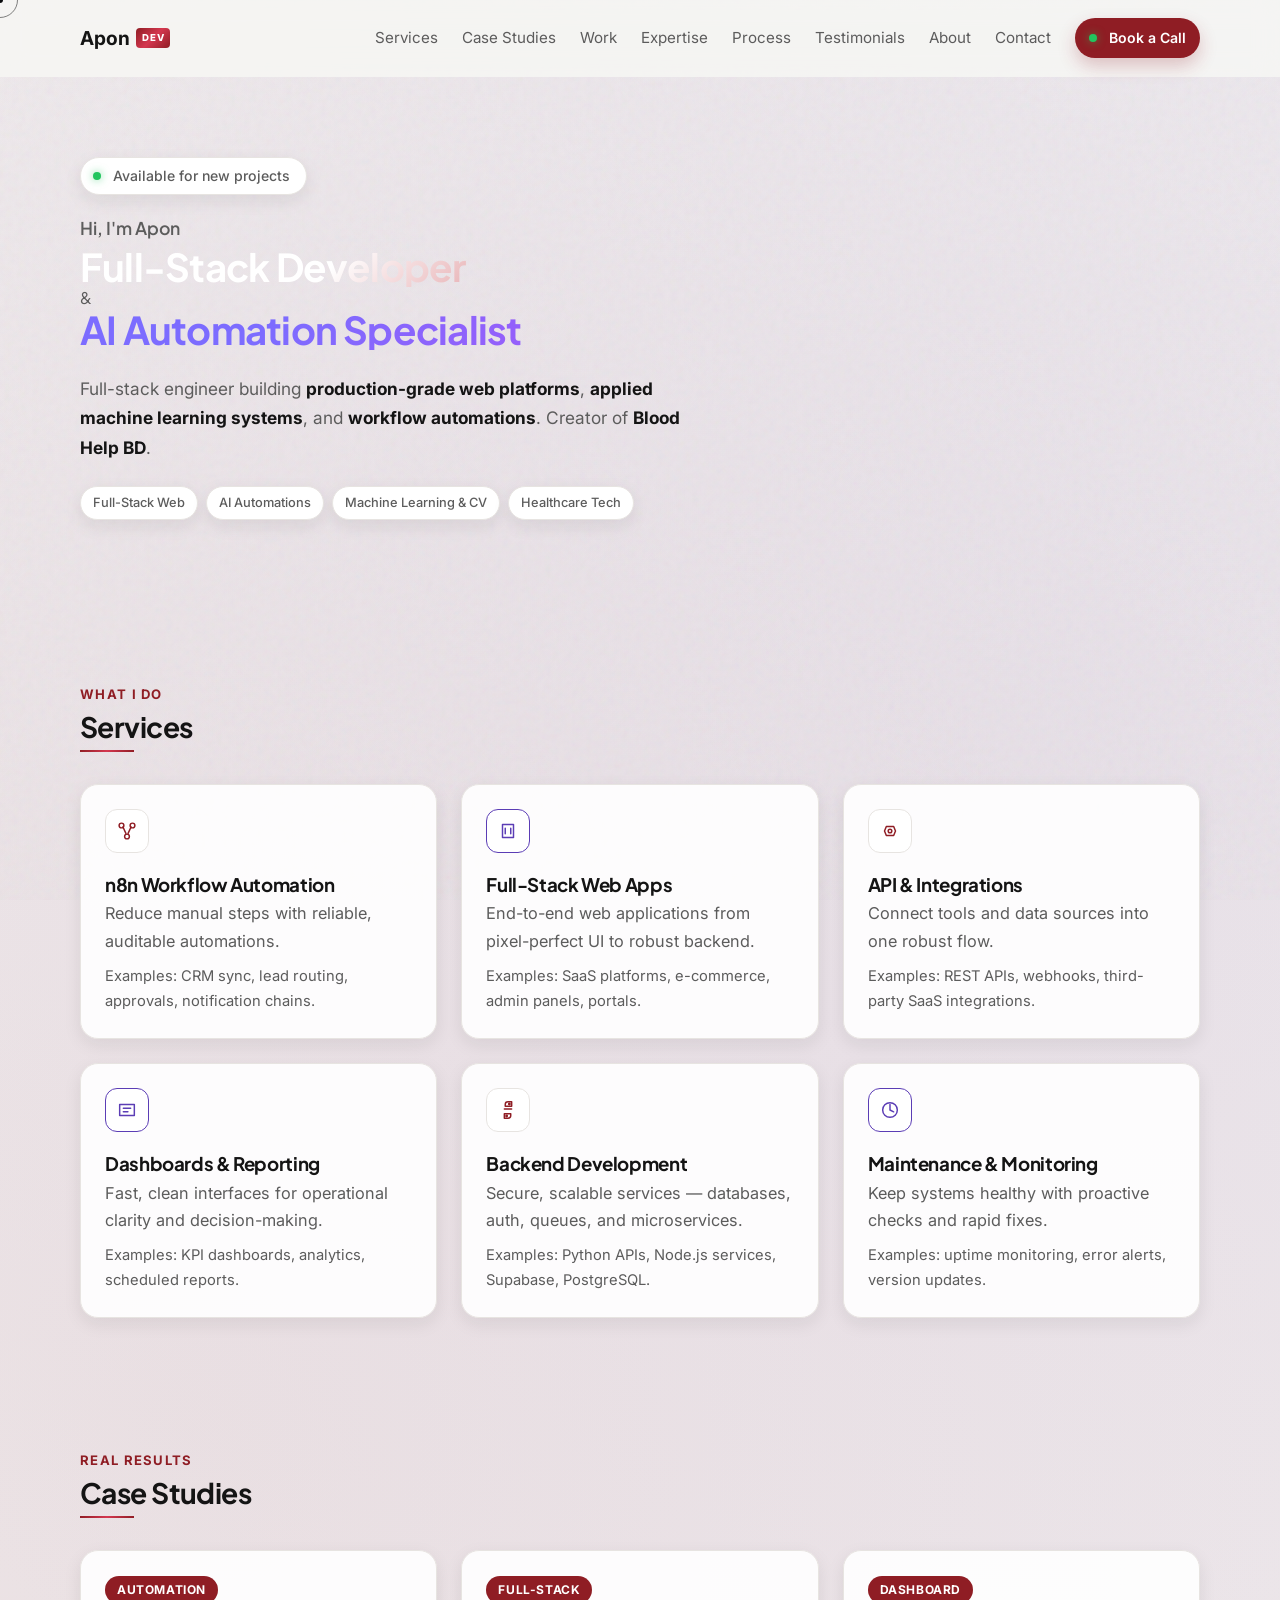
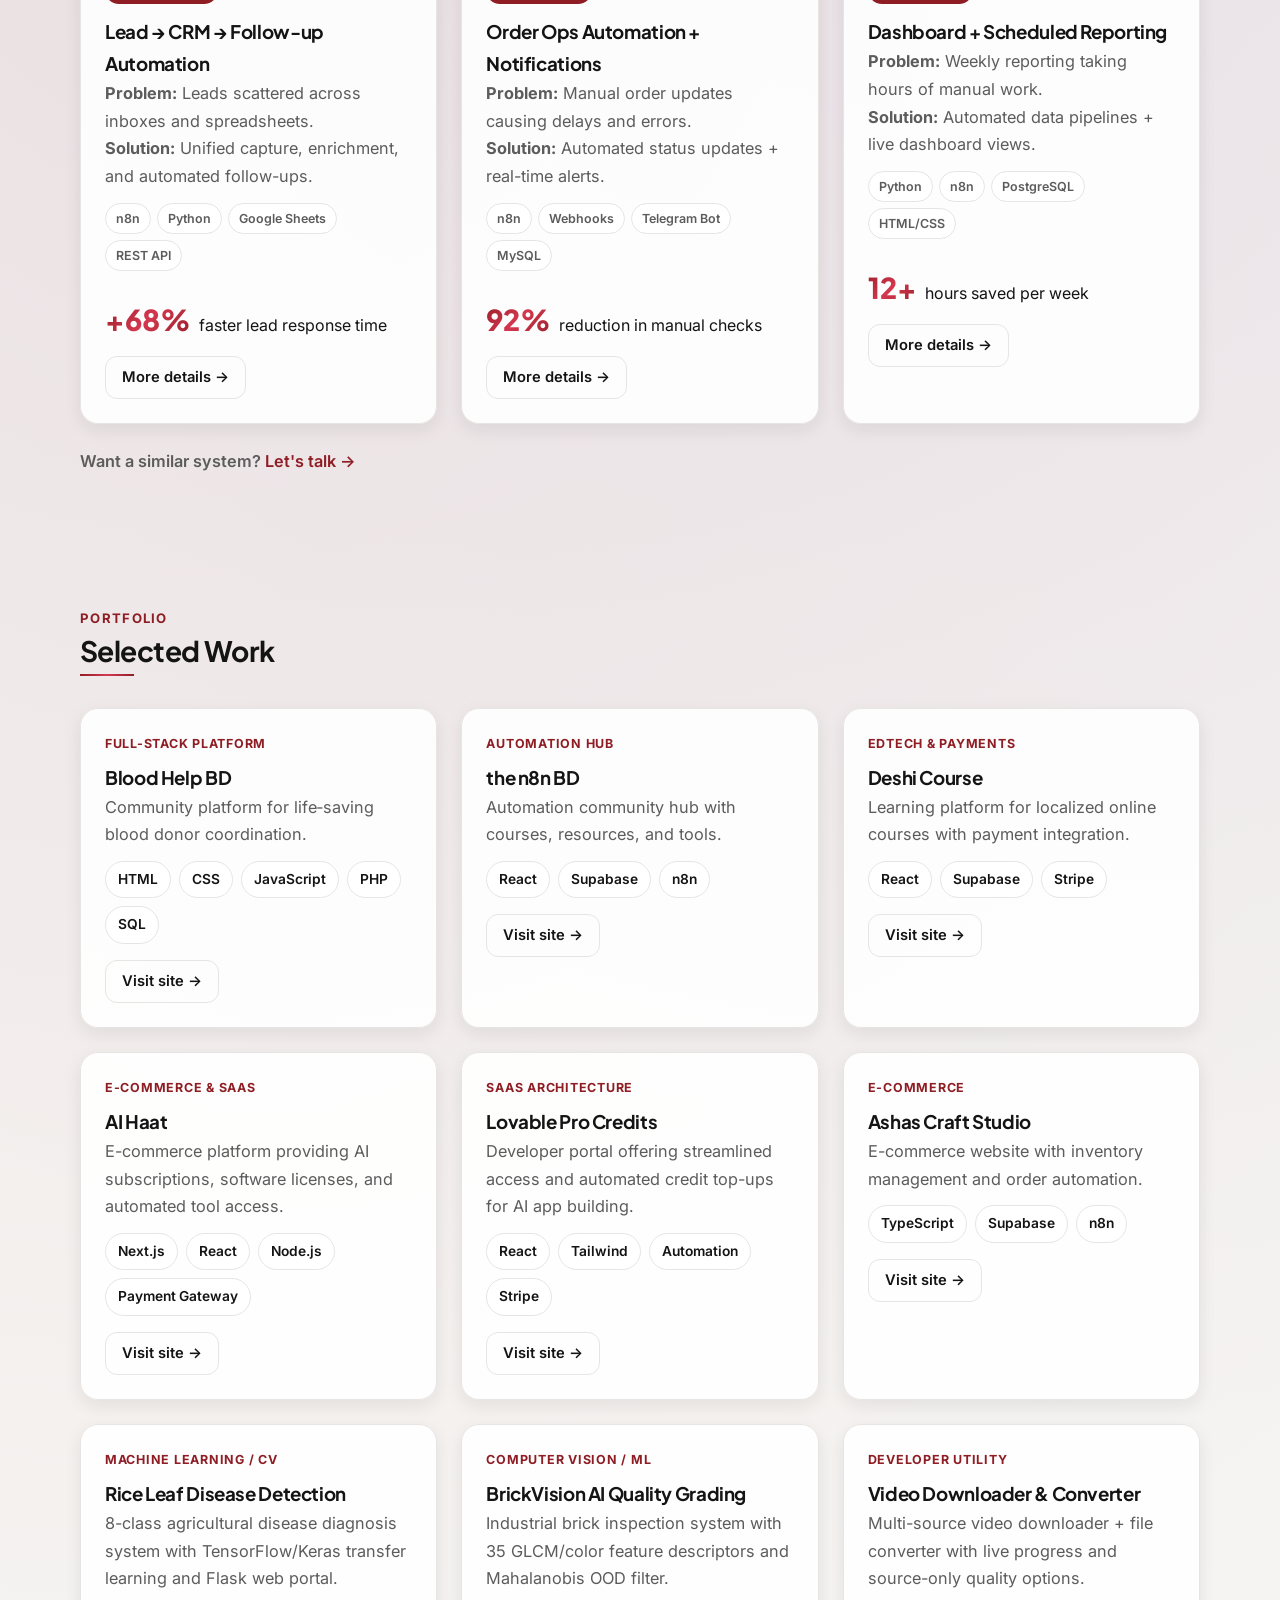
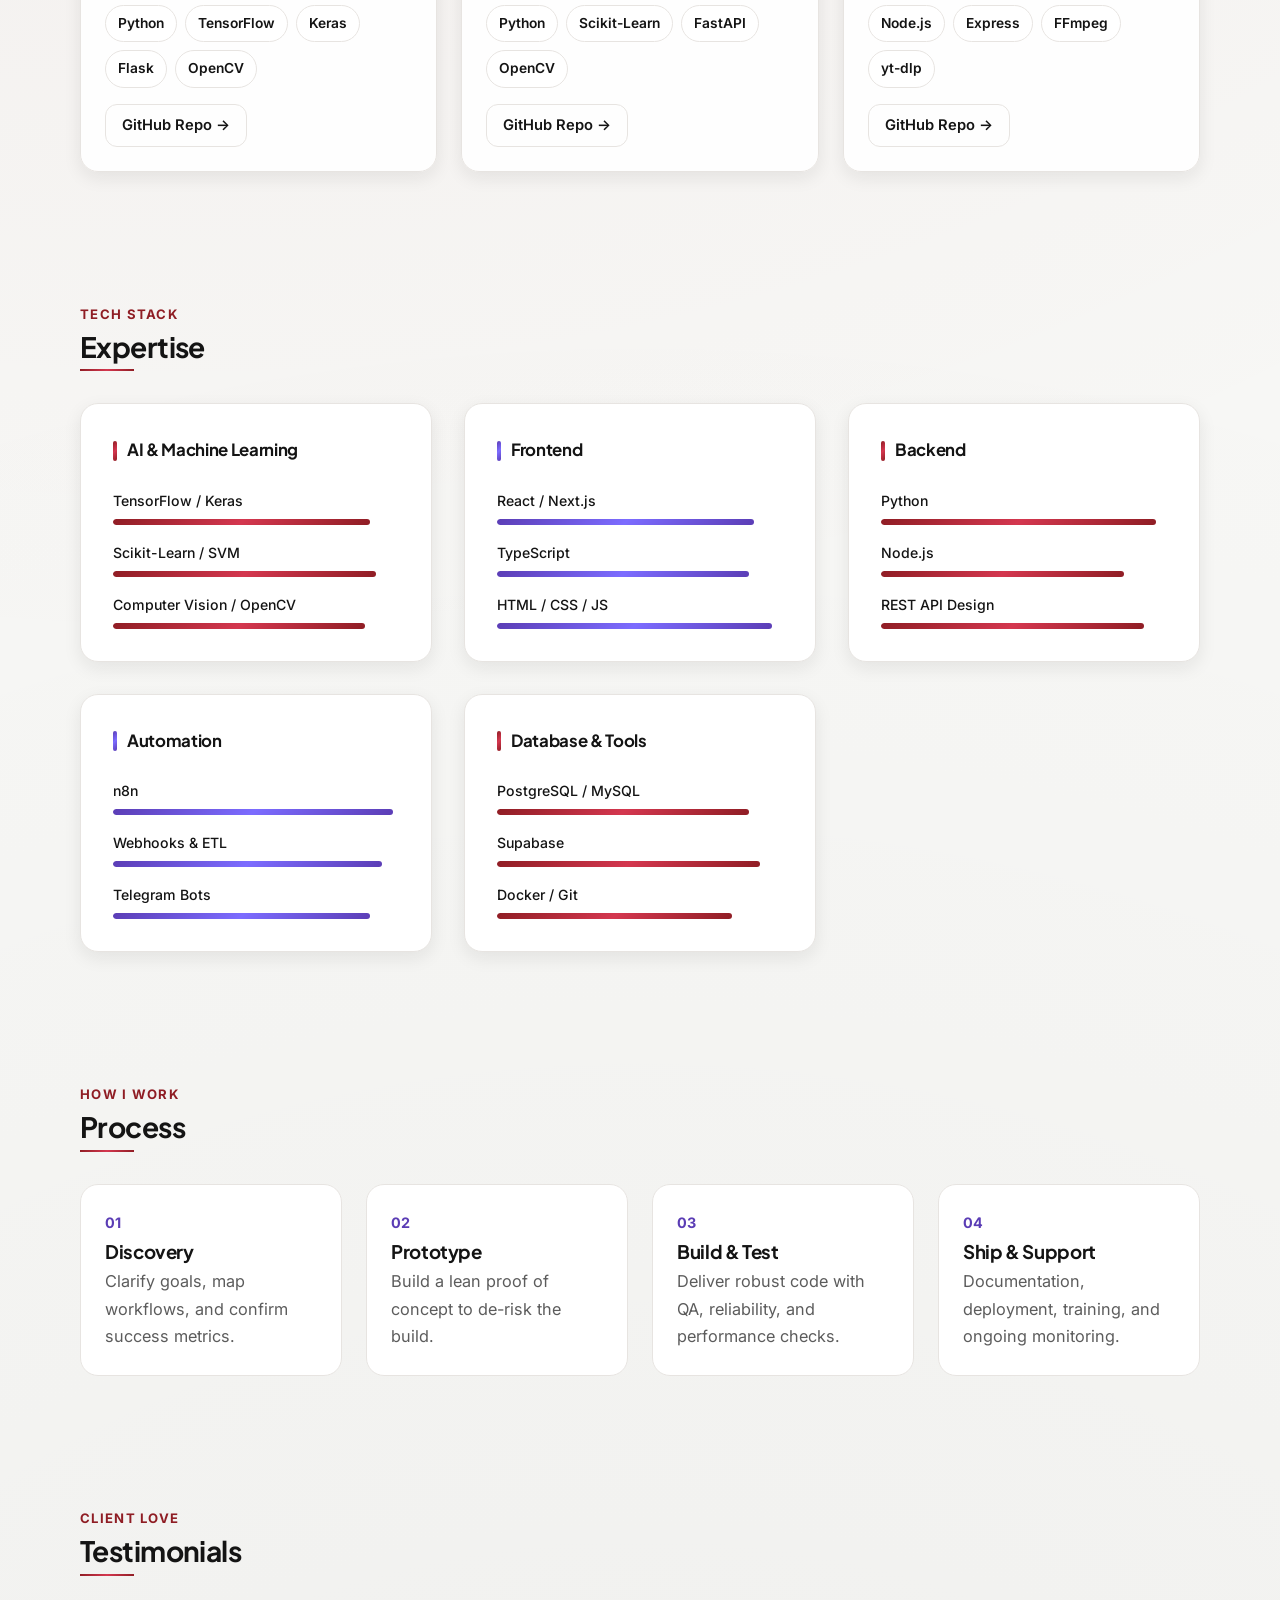
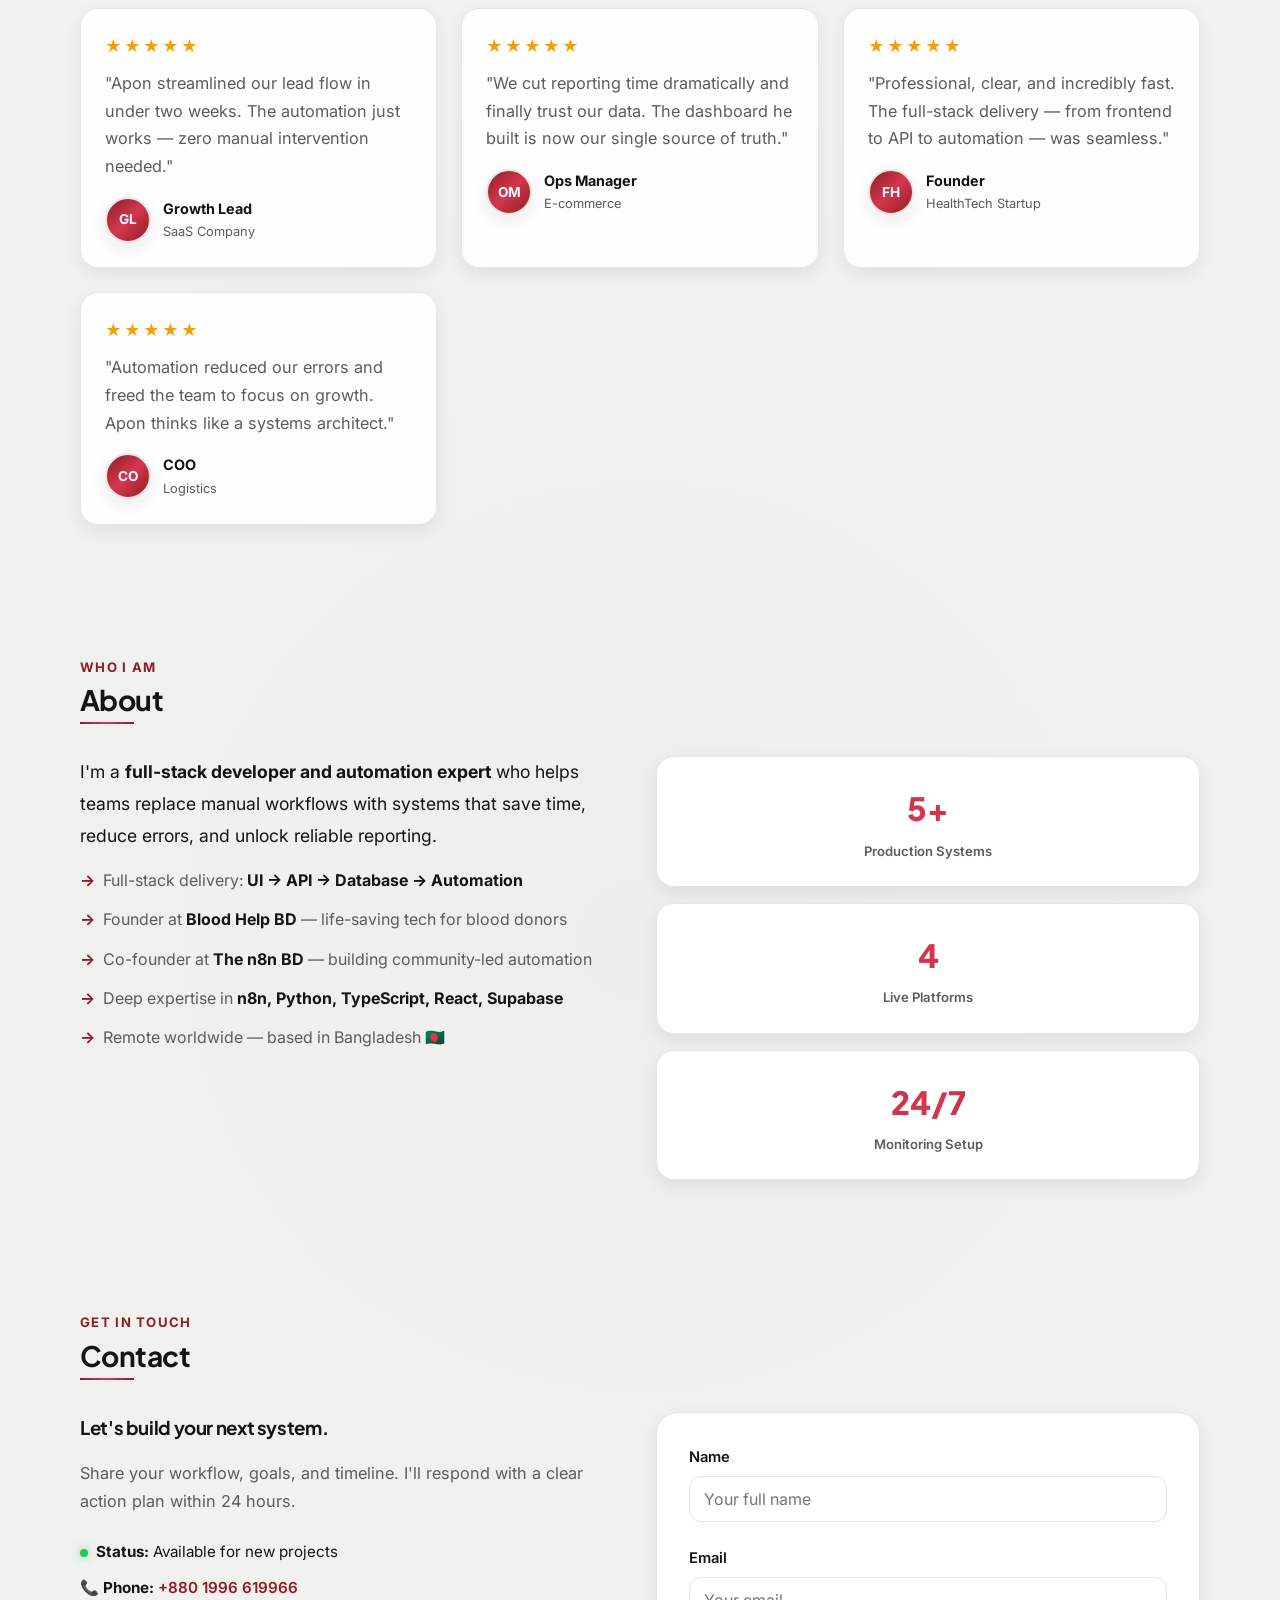
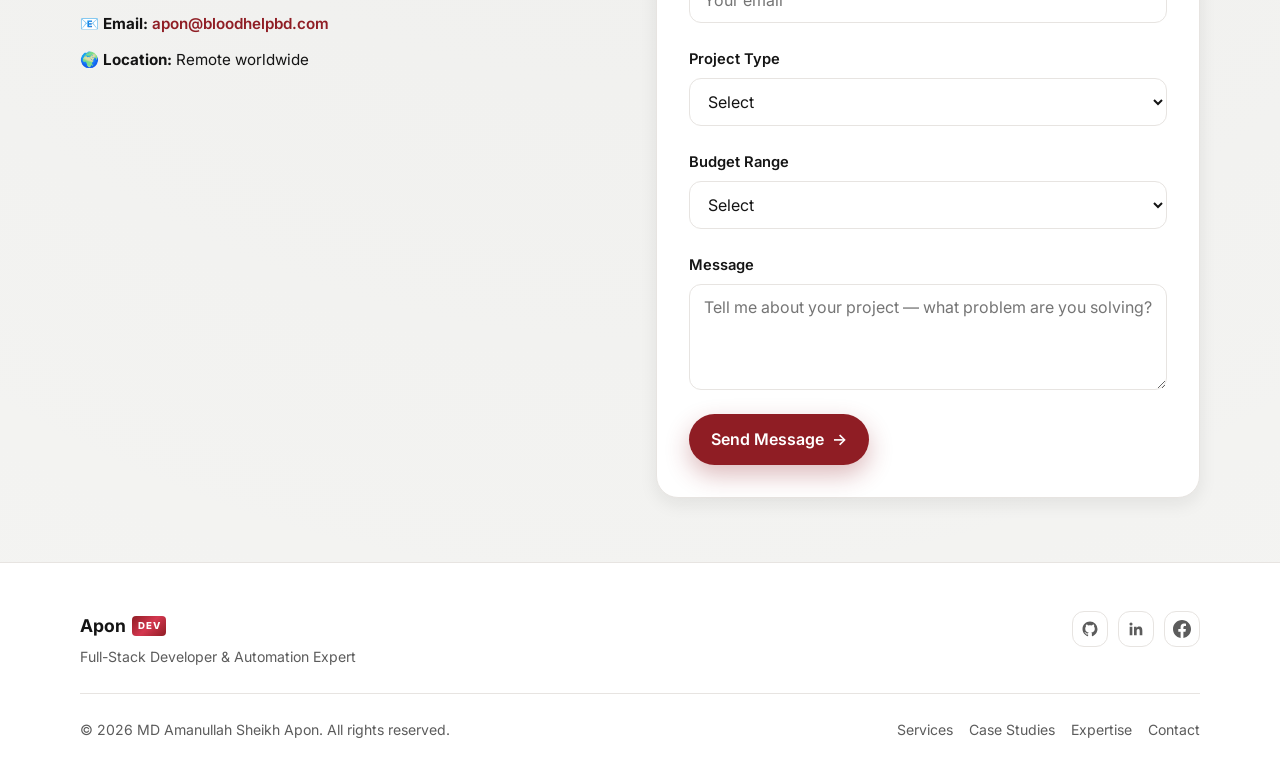
==== index-variant-b.html @ ebb92e0a "feat: complete production portfolio website" ====
<!doctype html>
<html lang="en">

<head>
  <meta charset="utf-8" />
  <meta name="viewport" content="width=device-width, initial-scale=1" />
  <title>MD Amanullah Sheikh Apon — Full-Stack Developer, AI Automation & Machine Learning Specialist</title>
  <meta name="description"
    content="MD Amanullah Sheikh Apon (আপন / মো: আমানুল্লাহ শেখ আপন) — Full-stack developer, AI automation expert & machine learning practitioner from Bangladesh. I build production-grade web apps, applied computer vision models (TensorFlow, Keras, Scikit-Learn), n8n workflows, and life-saving tech platforms like Blood Help BD." />
  <meta name="keywords"
    content="Apon, Sheikh Apon, Amanullah Sheikh Apon, MD Amanullah Sheikh Apon, MD Amanullah Sheikh, Amanullah Sheikh, Amanullah Apon, আপন, শেখ আপন, আমানুল্লাহ শেখ আপন, এমডি আমানুল্লাহ শেখ আপন, এম ডি আমানুল্লাহ শেখ আপন, মো: আমানুল্লাহ শেখ আপন, মো আমানুল্লাহ শেখ আপন, আমানুল্লাহ শেখ, full-stack developer, AI automation expert, machine learning practitioner, deep learning, computer vision, TensorFlow, Keras, Scikit-Learn, Python developer, TypeScript developer, JavaScript developer, REST API developer, Blood Help BD, The n8n BD, workflow automation, freelance developer Bangladesh, বাংলাদেশ ডেভেলপার, ফুল স্ট্যাক ডেভেলপার, এআই অটোমেশন, মেশিন লার্নিং" />
  <meta name="author" content="MD Amanullah Sheikh Apon" />
  <meta name="robots" content="index, follow, max-image-preview:large, max-snippet:-1, max-video-preview:-1" />
  <link rel="canonical" href="https://apon-sheikh.com/" />
  <meta name="theme-color" content="#8f1d24" />
  <meta name="color-scheme" content="light dark" />

  <!-- Open Graph -->
  <meta property="og:title" content="MD Amanullah Sheikh Apon — Full-Stack Developer, AI Automation & Machine Learning Specialist" />
  <meta property="og:description"
    content="I build production-grade web apps, applied machine learning systems, intelligent automation workflows, and community platforms like Blood Help BD." />
  <meta property="og:image" content="https://apon-sheikh.com/assets/apon.png" />
  <meta property="og:image:width" content="1200" />
  <meta property="og:image:height" content="630" />
  <meta property="og:image:alt" content="MD Amanullah Sheikh Apon — Full-Stack Developer & AI Specialist" />
  <meta property="og:type" content="website" />
  <meta property="og:url" content="https://apon-sheikh.com/" />
  <meta property="og:site_name" content="Apon — Developer Portfolio" />
  <meta property="og:locale" content="en_US" />

  <!-- Twitter Card -->
  <meta name="twitter:card" content="summary_large_image" />
  <meta name="twitter:title" content="MD Amanullah Sheikh Apon — Full-Stack Developer & AI Specialist" />
  <meta name="twitter:description"
    content="Production-grade web apps, machine learning models, and intelligent automation pipelines. Hire me for your next project." />
  <meta name="twitter:image" content="https://apon-sheikh.com/assets/apon.png" />
  <meta name="twitter:image:alt" content="MD Amanullah Sheikh Apon Portfolio" />

  <!-- Favicon -->
  <link rel="icon" type="image/png" sizes="32x32" href="assets/apon.png" />
  <link rel="icon" type="image/png" sizes="16x16" href="assets/apon.png" />
  <link rel="apple-touch-icon" href="assets/apon.png" />

  <link rel="preconnect" href="https://fonts.googleapis.com" />
  <link rel="preconnect" href="https://fonts.gstatic.com" crossorigin />
  <link
    href="https://fonts.googleapis.com/css2?family=Inter:wght@400;500;600&family=Plus+Jakarta+Sans:wght@600;700;800&display=swap"
    rel="stylesheet" />

  <link rel="stylesheet" href="css/style.css" />

  <!-- JSON-LD Structured Data for Google Knowledge Graph & AI Search -->
  <script type="application/ld+json">
  {
    "@context": "https://schema.org",
    "@type": "Person",
    "name": "MD Amanullah Sheikh Apon",
    "alternateName": ["Apon", "Sheikh Apon", "Amanullah Sheikh Apon", "MD Amanullah Sheikh", "Amanullah Sheikh", "Amanullah Apon", "আপন", "শেখ আপন", "আমানুল্লাহ শেখ আপন", "এমডি আমানুল্লাহ শেখ আপন", "মো: আমানুল্লাহ শেখ আপন"],
    "url": "https://apon-sheikh.com",
    "image": "https://apon-sheikh.com/assets/apon.png",
    "jobTitle": [
      "Full-Stack Web Developer",
      "AI Automation Expert",
      "Machine Learning Practitioner",
      "Founder at Blood Help BD"
    ],
    "nationality": {"@type": "Country", "name": "Bangladesh"},
    "description": "MD Amanullah Sheikh Apon (আপন) — Versatile Full-Stack Developer, AI Automation Specialist, and Machine Learning Practitioner from Bangladesh. Specializing in React, Python, TensorFlow, Scikit-Learn, n8n automations, and humanitarian technology.",
    "knowsAbout": [
      "Full-Stack Web Development",
      "AI Automation",
      "Machine Learning",
      "Deep Learning",
      "Computer Vision",
      "TensorFlow",
      "Keras",
      "Scikit-Learn",
      "Python",
      "TypeScript",
      "JavaScript",
      "React",
      "Next.js",
      "FastAPI",
      "Flask",
      "n8n Workflows",
      "REST API Design",
      "Blood Help BD",
      "Emergency Blood Donation Platforms"
    ],
    "sameAs": [
      "https://github.com/Apon-The-Bot",
      "https://www.linkedin.com/in/md-amanullah-sheikh-apon/",
      "https://www.facebook.com/mdamanullahsheikh.apon"
    ],
    "worksFor": [
      {
        "@type": "Organization",
        "name": "Blood Help BD",
        "url": "https://bloodhelpbd.com"
      },
      {
        "@type": "Organization",
        "name": "The n8n BD",
        "url": "https://then8nbd.com"
      }
    ]
  }
  </script>
  <style>
    </style>
  <style>
    /* Clean Hero Focus Tags (Replaces cheesy marquee) */
    .hero-focus-tags {
      display: flex;
      flex-wrap: wrap;
      gap: 8px;
      margin-bottom: var(--space-4);
    }
    .focus-tag {
      font-size: 0.8rem;
      font-weight: 500;
      color: var(--muted);
      padding: 5px 12px;
      border-radius: 999px;
      background: var(--surface);
      border: 1px solid var(--border);
      box-shadow: var(--shadow-sm);
    }

    /* Solid, sophisticated typography (removes disco rainbow gradient shifting) */
    .gradient-text {
      background: linear-gradient(135deg, #ffffff 40%, #c43d45 100%);
      -webkit-background-clip: text;
      -webkit-text-fill-color: transparent;
      animation: none !important;
    }
    .gradient-text-alt {
      background: linear-gradient(135deg, #7c6cff 30%, #a855f7 100%);
      -webkit-background-clip: text;
      -webkit-text-fill-color: transparent;
      animation: none !important;
    }

    /* === 100% FLUID RESPONSIVE ORBITAL HERO === */
    .hero-visual {
      display: flex;
      align-items: center;
      justify-content: center;
      width: 100%;
      position: relative;
    }

    .orbit-container {
      position: relative;
      width: min(460px, 92vw);
      aspect-ratio: 1;
      display: flex;
      align-items: center;
      justify-content: center;
      margin: 0 auto;
    }

    .orbit-glow-ambient {
      position: absolute;
      width: 65%;
      height: 65%;
      border-radius: 50%;
      background: radial-gradient(circle, rgba(124, 108, 255, 0.22) 0%, rgba(196, 61, 69, 0.15) 50%, transparent 70%);
      filter: blur(40px);
      z-index: 1;
      pointer-events: none;
    }

    .orbit-ring {
      position: absolute;
      border-radius: 50%;
      pointer-events: none;
      box-sizing: border-box;
    }

    .orbit-ring-inner {
      width: 68%;
      height: 68%;
      border: 1.5px dashed rgba(124, 108, 255, 0.38);
      z-index: 2;
      animation: orbit-spin 26s linear infinite;
    }

    .orbit-ring-outer {
      width: 96%;
      height: 96%;
      border: 1.5px dashed rgba(196, 61, 69, 0.28);
      z-index: 2;
      animation: orbit-spin-reverse 40s linear infinite;
    }

    .tech-planet {
      position: absolute;
      width: 44px;
      height: 44px;
      border-radius: 50%;
      background: var(--surface);
      border: 1.5px solid var(--border);
      box-shadow: 0 4px 16px rgba(0, 0, 0, 0.35);
      display: flex;
      align-items: center;
      justify-content: center;
      pointer-events: auto;
      cursor: pointer;
      transition: transform 0.25s ease, box-shadow 0.25s ease;
    }

    .tech-planet:hover {
      transform: scale(1.3) !important;
      box-shadow: 0 0 20px rgba(124, 108, 255, 0.8);
      z-index: 20;
    }

    .tech-planet svg {
      width: 22px;
      height: 22px;
      pointer-events: none;
    }

    .orbit-ring-inner .tech-planet {
      animation: orbit-counter-spin 26s linear infinite;
    }

    .orbit-ring-outer .tech-planet {
      animation: orbit-counter-spin-reverse 40s linear infinite;
    }

    @keyframes orbit-spin {
      from { transform: rotate(0deg); }
      to { transform: rotate(360deg); }
    }

    @keyframes orbit-counter-spin {
      from { transform: rotate(0deg); }
      to { transform: rotate(-360deg); }
    }

    @keyframes orbit-spin-reverse {
      from { transform: rotate(0deg); }
      to { transform: rotate(-360deg); }
    }

    @keyframes orbit-counter-spin-reverse {
      from { transform: rotate(0deg); }
      to { transform: rotate(360deg); }
    }

    /* Mathematical Percentage-Based Positions (Scales perfectly everywhere) */
    .planet-react { top: -22px; left: calc(50% - 22px); }
    .planet-python { bottom: -22px; left: calc(50% - 22px); }
    .planet-ts { left: -22px; top: calc(50% - 22px); }
    .planet-tf { right: -22px; top: calc(50% - 22px); }

    .planet-node { top: calc(14.65% - 22px); left: calc(14.65% - 22px); }
    .planet-n8n { top: calc(14.65% - 22px); right: calc(14.65% - 22px); }
    .planet-fastapi { bottom: calc(14.65% - 22px); left: calc(14.65% - 22px); }
    .planet-sql { bottom: calc(14.65% - 22px); right: calc(14.65% - 22px); }

    .orbit-portrait-cutout {
      position: relative;
      z-index: 4;
      height: 85%;
      width: auto;
      object-fit: contain;
      filter: drop-shadow(0 16px 22px rgba(0, 0, 0, 0.45));
      mask-image: linear-gradient(to bottom, black 86%, transparent 100%);
      -webkit-mask-image: linear-gradient(to bottom, black 86%, transparent 100%);
      animation: float 7s ease-in-out infinite;
    }

    /* Full Mobile & Tablet Responsiveness */
    @media (max-width: 899px) {
      .hero-grid {
        grid-template-columns: 1fr;
        gap: var(--space-4);
        text-align: center;
      }
      .hero-content {
        order: 2;
        margin: 0 auto;
        display: flex;
        flex-direction: column;
        align-items: center;
      }
      .hero-visual {
        display: flex !important;
        order: 1;
        margin: 0 auto;
        width: 100%;
      }
      .orbit-container {
        width: min(340px, 86vw);
        max-width: 340px;
      }
      .tech-planet {
        width: 36px;
        height: 36px;
      }
      .tech-planet svg {
        width: 18px;
        height: 18px;
      }
      .planet-react { top: -18px; left: calc(50% - 18px); }
      .planet-python { bottom: -18px; left: calc(50% - 18px); }
      .planet-ts { left: -18px; top: calc(50% - 18px); }
      .planet-tf { right: -18px; top: calc(50% - 18px); }
      .planet-node { top: calc(14.65% - 18px); left: calc(14.65% - 18px); }
      .planet-n8n { top: calc(14.65% - 18px); right: calc(14.65% - 18px); }
      .planet-fastapi { bottom: calc(14.65% - 18px); left: calc(14.65% - 18px); }
      .planet-sql { bottom: calc(14.65% - 18px); right: calc(14.65% - 18px); }

      .portrait-inline {
        display: none !important;
      }
      .hero-headline {
        display: block;
      }
      .hero-actions {
        justify-content: center;
        width: 100%;
      }
      .hero-focus-tags {
        justify-content: center;
      }
      .stat-row {
        justify-content: center;
        width: 100%;
      }
      .social-links {
        justify-content: center;
      }
    }

    @media (max-width: 480px) {
      .orbit-container {
        width: 290px;
        max-width: 290px;
      }
      .tech-planet {
        width: 32px;
        height: 32px;
      }
      .tech-planet svg {
        width: 16px;
        height: 16px;
      }
      .planet-react { top: -16px; left: calc(50% - 16px); }
      .planet-python { bottom: -16px; left: calc(50% - 16px); }
      .planet-ts { left: -16px; top: calc(50% - 16px); }
      .planet-tf { right: -16px; top: calc(50% - 16px); }
      .planet-node { top: calc(14.65% - 16px); left: calc(14.65% - 16px); }
      .planet-n8n { top: calc(14.65% - 16px); right: calc(14.65% - 16px); }
      .planet-fastapi { bottom: calc(14.65% - 16px); left: calc(14.65% - 16px); }
      .planet-sql { bottom: calc(14.65% - 16px); right: calc(14.65% - 16px); }

      .stat-row {
        grid-template-columns: repeat(3, 1fr);
        gap: 8px;
        width: 100%;
      }
      .stat-item {
        padding: 8px 4px;
      }
    }
  </style>
</head>

<body>
  <!-- Scroll Progress Bar -->
  <div class="scroll-progress" id="scroll-progress" aria-hidden="true"></div>

  <div class="page-noise" aria-hidden="true"></div>

  <!-- Custom Cursor -->
  <div class="custom-cursor" id="custom-cursor" aria-hidden="true">
    <div class="cursor-dot"></div>
    <div class="cursor-ring"></div>
  </div>

  <header class="site-header" id="top">
    <div class="container header-inner">
      <a href="index.html" class="logo" aria-label="Apon home">
        <span class="logo-text">Apon</span>
        <span class="logo-badge">DEV</span>
      </a>

      <div class="header-controls">
        <nav class="nav" aria-label="Primary">
          <button class="nav-toggle" aria-expanded="false" aria-controls="mobile-menu">
            <span class="sr-only">Toggle navigation</span>
            <span class="hamburger"></span>
          </button>
          <ul class="nav-links" id="mobile-menu">
            <li><a href="#services">Services</a></li>
            <li><a href="#case-studies">Case Studies</a></li>
            <li><a href="#work">Work</a></li>
            <li><a href="#expertise">Expertise</a></li>
            <li><a href="#process">Process</a></li>
            <li><a href="#testimonials">Testimonials</a></li>
            <li><a href="#about">About</a></li>
            <li><a href="#contact">Contact</a></li>
          </ul>
        </nav>

        <button class="theme-toggle" id="theme-toggle" aria-pressed="false" aria-label="Toggle dark mode">
          <span class="theme-icon theme-icon--sun" aria-hidden="true">
            <svg viewBox="0 0 24 24">
              <circle cx="12" cy="12" r="4.2"></circle>
              <path
                d="M12 3.2v2.2M12 18.6v2.2M3.2 12h2.2M18.6 12h2.2M5.4 5.4l1.6 1.6M17 17l1.6 1.6M5.4 18.6l1.6-1.6M17 7l1.6-1.6">
              </path>
            </svg>
          </span>
          <span class="theme-icon theme-icon--moon" aria-hidden="true">
            <svg viewBox="0 0 24 24">
              <path
                d="M20 14.2c-1.2.6-2.6.9-4 .9-4.4 0-8-3.6-8-8 0-1.4.3-2.7.9-3.9-3.2 1.2-5.5 4.3-5.5 8 0 4.7 3.8 8.5 8.5 8.5 3.7 0 6.8-2.3 8-5.5z">
              </path>
            </svg>
          </span>
          <span class="sr-only theme-text">Dark</span>
        </button>

                

        <div class="header-actions">
          <a class="btn btn-primary header-cta" href="#contact">
            <span class="availability-dot"></span>
            Book a Call
          </a>
        </div>
      </div>
    </div>
  </header>

  <main>
    <section class="hero" id="hero">
      <div class="container hero-grid">
        <div class="hero-content reveal">
          <div class="hero-label">
            <span class="availability-dot"></span>
            <span>Available for new projects</span>
          </div>
                    <div class="hero-headline">
            <h1>
              <span class="headline-greeting">Hi, I'm Apon</span>
              <span class="headline-first gradient-text">Full-Stack Developer</span>
              <span class="headline-amp">&</span>
              <span class="headline-first gradient-text-alt">AI Automation Specialist</span>
            </h1>
          </div>
          <p class="subheadline">
            Full-stack engineer building <strong>production-grade web platforms</strong>, <strong>applied machine learning systems</strong>, and <strong>workflow automations</strong>. Creator of <strong>Blood Help BD</strong>.
          </p>

                    <div class="hero-focus-tags">
            <span class="focus-tag">Full-Stack Web</span>
            <span class="focus-tag">AI Automations</span>
            <span class="focus-tag">Machine Learning & CV</span>
            <span class="focus-tag">Healthcare Tech</span>
          </div>
    </section>

    <section class="section" id="services">
      <div class="container">
        <div class="section-heading reveal">
          <span class="section-tag">What I Do</span>
          <h2>Services</h2>
          <span class="heading-underline"></span>
        </div>
        <div class="cards-grid">
          <article class="card reveal tilt-card">
            <div class="icon">
              <svg viewBox="0 0 24 24" aria-hidden="true">
                <circle cx="6" cy="6" r="2.6"></circle>
                <circle cx="18" cy="6" r="2.6"></circle>
                <circle cx="12" cy="18" r="2.6"></circle>
                <path d="M7.6 7.6l3.2 7M16.4 7.6l-3.2 7"></path>
              </svg>
            </div>
            <h3>n8n Workflow Automation</h3>
            <p>Reduce manual steps with reliable, auditable automations.</p>
            <span class="examples">Examples: CRM sync, lead routing, approvals, notification chains.</span>
          </article>
          <article class="card reveal tilt-card">
            <div class="icon icon-alt">
              <svg viewBox="0 0 24 24" aria-hidden="true">
                <path d="M6 5h12v14H6z"></path>
                <path d="M9 9v6M15 9v6"></path>
              </svg>
            </div>
            <h3>Full-Stack Web Apps</h3>
            <p>End-to-end web applications from pixel-perfect UI to robust backend.</p>
            <span class="examples">Examples: SaaS platforms, e-commerce, admin panels, portals.</span>
          </article>
          <article class="card reveal tilt-card">
            <div class="icon">
              <svg viewBox="0 0 24 24" aria-hidden="true">
                <path d="M8 7h8l2 5-2 5H8l-2-5z"></path>
                <circle cx="12" cy="12" r="2"></circle>
              </svg>
            </div>
            <h3>API & Integrations</h3>
            <p>Connect tools and data sources into one robust flow.</p>
            <span class="examples">Examples: REST APIs, webhooks, third-party SaaS integrations.</span>
          </article>
          <article class="card reveal tilt-card">
            <div class="icon icon-alt">
              <svg viewBox="0 0 24 24" aria-hidden="true">
                <path d="M4 6h16v12H4z"></path>
                <path d="M8 10h8M8 14h5"></path>
              </svg>
            </div>
            <h3>Dashboards & Reporting</h3>
            <p>Fast, clean interfaces for operational clarity and decision-making.</p>
            <span class="examples">Examples: KPI dashboards, analytics, scheduled reports.</span>
          </article>
          <article class="card reveal tilt-card">
            <div class="icon">
              <svg viewBox="0 0 24 24" aria-hidden="true">
                <path d="M9 6c0-1.7 1.3-3 3-3h4v5H9z"></path>
                <circle cx="13.5" cy="5.5" r="0.8"></circle>
                <path d="M15 18c0 1.7-1.3 3-3 3H8v-5h7z"></path>
                <circle cx="10.5" cy="18.5" r="0.8"></circle>
                <path d="M8 11h8"></path>
              </svg>
            </div>
            <h3>Backend Development</h3>
            <p>Secure, scalable services — databases, auth, queues, and microservices.</p>
            <span class="examples">Examples: Python APIs, Node.js services, Supabase, PostgreSQL.</span>
          </article>
          <article class="card reveal tilt-card">
            <div class="icon icon-alt">
              <svg viewBox="0 0 24 24" aria-hidden="true">
                <path d="M12 6v6l4 2"></path>
                <circle cx="12" cy="12" r="8"></circle>
              </svg>
            </div>
            <h3>Maintenance & Monitoring</h3>
            <p>Keep systems healthy with proactive checks and rapid fixes.</p>
            <span class="examples">Examples: uptime monitoring, error alerts, version updates.</span>
          </article>
        </div>
      </div>
    </section>

    <section class="section" id="case-studies">
      <div class="container">
        <div class="section-heading reveal">
          <span class="section-tag">Real Results</span>
          <h2>Case Studies</h2>
          <span class="heading-underline"></span>
        </div>
        <div class="cards-grid case-grid">
          <article class="card reveal tilt-card" data-case="lead-crm">
            <div class="case-badge">Automation</div>
            <h3>Lead → CRM → Follow-up Automation</h3>
            <p><strong>Problem:</strong> Leads scattered across inboxes and spreadsheets.</p>
            <p><strong>Solution:</strong> Unified capture, enrichment, and automated follow-ups.</p>
            <div class="case-stack">
              <span>n8n</span><span>Python</span><span>Google Sheets</span><span>REST API</span>
            </div>
            <div class="case-result">
              <span class="result-number">+68%</span>
              <span>faster lead response time</span>
            </div>
            <button class="btn btn-tertiary" data-modal="open">More details →</button>
          </article>
          <article class="card reveal tilt-card" data-case="order-ops">
            <div class="case-badge">Full-Stack</div>
            <h3>Order Ops Automation + Notifications</h3>
            <p><strong>Problem:</strong> Manual order updates causing delays and errors.</p>
            <p><strong>Solution:</strong> Automated status updates + real-time alerts.</p>
            <div class="case-stack">
              <span>n8n</span><span>Webhooks</span><span>Telegram Bot</span><span>MySQL</span>
            </div>
            <div class="case-result">
              <span class="result-number">92%</span>
              <span>reduction in manual checks</span>
            </div>
            <button class="btn btn-tertiary" data-modal="open">More details →</button>
          </article>
          <article class="card reveal tilt-card" data-case="dashboard-reporting">
            <div class="case-badge">Dashboard</div>
            <h3>Dashboard + Scheduled Reporting</h3>
            <p><strong>Problem:</strong> Weekly reporting taking hours of manual work.</p>
            <p><strong>Solution:</strong> Automated data pipelines + live dashboard views.</p>
            <div class="case-stack">
              <span>Python</span><span>n8n</span><span>PostgreSQL</span><span>HTML/CSS</span>
            </div>
            <div class="case-result">
              <span class="result-number">12+</span>
              <span>hours saved per week</span>
            </div>
            <button class="btn btn-tertiary" data-modal="open">More details →</button>
          </article>
        </div>
        <p class="cta-line">Want a similar system? <a href="#contact">Let's talk →</a></p>
      </div>
    </section>

    <section class="section" id="work">
      <div class="container">
        <div class="section-heading reveal">
          <span class="section-tag">Portfolio</span>
          <h2>Selected Work</h2>
          <span class="heading-underline"></span>
        </div>
        <div class="cards-grid work-grid reveal">
          <article class="card work-card tilt-card">
            <div class="work-type">Full-Stack Platform</div>
            <h3>Blood Help BD</h3>
            <p>Community platform for life‑saving blood donor coordination.</p>
            <div class="work-stack">
              <span>HTML</span><span>CSS</span><span>JavaScript</span><span>PHP</span><span>SQL</span>
            </div>
            <a class="btn btn-tertiary" href="https://bloodhelpbd.com" target="_blank" rel="noopener">Visit site →</a>
          </article>
          <article class="card work-card tilt-card">
            <div class="work-type">Automation Hub</div>
            <h3>the n8n BD</h3>
            <p>Automation community hub with courses, resources, and tools.</p>
            <div class="work-stack">
              <span>React</span><span>Supabase</span><span>n8n</span>
            </div>
            <a class="btn btn-tertiary" href="https://then8nbd.com" target="_blank" rel="noopener">Visit site →</a>
          </article>
          <article class="card work-card tilt-card">
            <div class="work-type">EdTech & Payments</div>
            <h3>Deshi Course</h3>
            <p>Learning platform for localized online courses with payment integration.</p>
            <div class="work-stack">
              <span>React</span><span>Supabase</span><span>Stripe</span>
            </div>
            <a class="btn btn-tertiary" href="https://www.deshicourse.com/" target="_blank" rel="noopener">Visit site →</a>
          </article>
          <article class="card work-card tilt-card">
            <div class="work-type">E-Commerce & SaaS</div>
            <h3>AI Haat</h3>
            <p>E-commerce platform providing AI subscriptions, software licenses, and automated tool access.</p>
            <div class="work-stack">
              <span>Next.js</span><span>React</span><span>Node.js</span><span>Payment Gateway</span>
            </div>
            <a class="btn btn-tertiary" href="https://aihaat.shop/" target="_blank" rel="noopener">Visit site →</a>
          </article>
          <article class="card work-card tilt-card">
            <div class="work-type">SaaS Architecture</div>
            <h3>Lovable Pro Credits</h3>
            <p>Developer portal offering streamlined access and automated credit top-ups for AI app building.</p>
            <div class="work-stack">
              <span>React</span><span>Tailwind</span><span>Automation</span><span>Stripe</span>
            </div>
            <a class="btn btn-tertiary" href="https://lovableprocredits.com/" target="_blank" rel="noopener">Visit site →</a>
          </article>
          <article class="card work-card tilt-card">
            <div class="work-type">E-Commerce</div>
            <h3>Ashas Craft Studio</h3>
            <p>E-commerce website with inventory management and order automation.</p>
            <div class="work-stack">
              <span>TypeScript</span><span>Supabase</span><span>n8n</span>
            </div>
            <a class="btn btn-tertiary" href="https://ashascraftstudio.shop" target="_blank" rel="noopener">Visit site
              →</a>
          </article>
          <article class="card work-card tilt-card">
            <div class="work-type">Machine Learning / CV</div>
            <h3>Rice Leaf Disease Detection</h3>
            <p>8-class agricultural disease diagnosis system with TensorFlow/Keras transfer learning and Flask web portal.</p>
            <div class="work-stack">
              <span>Python</span><span>TensorFlow</span><span>Keras</span><span>Flask</span><span>OpenCV</span>
            </div>
            <a class="btn btn-tertiary" href="https://github.com/Apon-The-Bot/rice-leaf-disease-detection" target="_blank" rel="noopener">GitHub Repo →</a>
          </article>
          <article class="card work-card tilt-card">
            <div class="work-type">Computer Vision / ML</div>
            <h3>BrickVision AI Quality Grading</h3>
            <p>Industrial brick inspection system with 35 GLCM/color feature descriptors and Mahalanobis OOD filter.</p>
            <div class="work-stack">
              <span>Python</span><span>Scikit-Learn</span><span>FastAPI</span><span>OpenCV</span>
            </div>
            <a class="btn btn-tertiary" href="https://github.com/Apon-The-Bot" target="_blank" rel="noopener">GitHub Repo →</a>
          </article>
          <article class="card work-card tilt-card">
            <div class="work-type">Developer Utility</div>
            <h3>Video Downloader & Converter</h3>
            <p>Multi-source video downloader + file converter with live progress and source-only quality options.</p>
            <div class="work-stack">
              <span>Node.js</span><span>Express</span><span>FFmpeg</span><span>yt-dlp</span>
            </div>
            <a class="btn btn-tertiary" href="https://github.com/Apon-The-Bot" target="_blank" rel="noopener">GitHub Repo →</a>
          </article>
        </div>
      </div>
    </section>

    <section class="section" id="expertise">
      <div class="container">
        <div class="section-heading reveal">
          <span class="section-tag">Tech Stack</span>
          <h2>Expertise</h2>
          <span class="heading-underline"></span>
        </div>
        <div class="expertise-grid reveal">
          <div class="expertise-category">
            <h3 class="expertise-cat-title">AI & Machine Learning</h3>
            <div class="skill-items">
              <div class="skill-item"><span class="skill-name">TensorFlow / Keras</span>
                <div class="skill-bar">
                  <div class="skill-fill" data-level="90"></div>
                </div>
              </div>
              <div class="skill-item"><span class="skill-name">Scikit-Learn / SVM</span>
                <div class="skill-bar">
                  <div class="skill-fill" data-level="92"></div>
                </div>
              </div>
              <div class="skill-item"><span class="skill-name">Computer Vision / OpenCV</span>
                <div class="skill-bar">
                  <div class="skill-fill" data-level="88"></div>
                </div>
              </div>
            </div>
          </div>
          <div class="expertise-category">
            <h3 class="expertise-cat-title">Frontend</h3>
            <div class="skill-items">
              <div class="skill-item"><span class="skill-name">React / Next.js</span>
                <div class="skill-bar">
                  <div class="skill-fill" data-level="90"></div>
                </div>
              </div>
              <div class="skill-item"><span class="skill-name">TypeScript</span>
                <div class="skill-bar">
                  <div class="skill-fill" data-level="88"></div>
                </div>
              </div>
              <div class="skill-item"><span class="skill-name">HTML / CSS / JS</span>
                <div class="skill-bar">
                  <div class="skill-fill" data-level="96"></div>
                </div>
              </div>
            </div>
          </div>
          <div class="expertise-category">
            <h3 class="expertise-cat-title">Backend</h3>
            <div class="skill-items">
              <div class="skill-item"><span class="skill-name">Python</span>
                <div class="skill-bar">
                  <div class="skill-fill" data-level="96"></div>
                </div>
              </div>
              <div class="skill-item"><span class="skill-name">Node.js</span>
                <div class="skill-bar">
                  <div class="skill-fill" data-level="85"></div>
                </div>
              </div>
              <div class="skill-item"><span class="skill-name">REST API Design</span>
                <div class="skill-bar">
                  <div class="skill-fill" data-level="92"></div>
                </div>
              </div>
            </div>
          </div>
          <div class="expertise-category">
            <h3 class="expertise-cat-title">Automation</h3>
            <div class="skill-items">
              <div class="skill-item"><span class="skill-name">n8n</span>
                <div class="skill-bar">
                  <div class="skill-fill" data-level="98"></div>
                </div>
              </div>
              <div class="skill-item"><span class="skill-name">Webhooks & ETL</span>
                <div class="skill-bar">
                  <div class="skill-fill" data-level="94"></div>
                </div>
              </div>
              <div class="skill-item"><span class="skill-name">Telegram Bots</span>
                <div class="skill-bar">
                  <div class="skill-fill" data-level="90"></div>
                </div>
              </div>
            </div>
          </div>
          <div class="expertise-category">
            <h3 class="expertise-cat-title">Database & Tools</h3>
            <div class="skill-items">
              <div class="skill-item"><span class="skill-name">PostgreSQL / MySQL</span>
                <div class="skill-bar">
                  <div class="skill-fill" data-level="88"></div>
                </div>
              </div>
              <div class="skill-item"><span class="skill-name">Supabase</span>
                <div class="skill-bar">
                  <div class="skill-fill" data-level="92"></div>
                </div>
              </div>
              <div class="skill-item"><span class="skill-name">Docker / Git</span>
                <div class="skill-bar">
                  <div class="skill-fill" data-level="82"></div>
                </div>
              </div>
            </div>
          </div>
        </div>
      </div>
    </section>

    <section class="section" id="process">
      <div class="container">
        <div class="section-heading reveal">
          <span class="section-tag">How I Work</span>
          <h2>Process</h2>
          <span class="heading-underline"></span>
        </div>
        <div class="process-grid">
          <div class="process-step reveal">
            <span class="step-number">01</span>
            <h3>Discovery</h3>
            <p>Clarify goals, map workflows, and confirm success metrics.</p>
          </div>
          <div class="process-step reveal">
            <span class="step-number">02</span>
            <h3>Prototype</h3>
            <p>Build a lean proof of concept to de-risk the build.</p>
          </div>
          <div class="process-step reveal">
            <span class="step-number">03</span>
            <h3>Build & Test</h3>
            <p>Deliver robust code with QA, reliability, and performance checks.</p>
          </div>
          <div class="process-step reveal">
            <span class="step-number">04</span>
            <h3>Ship & Support</h3>
            <p>Documentation, deployment, training, and ongoing monitoring.</p>
          </div>
        </div>
      </div>
    </section>

    <section class="section" id="testimonials">
      <div class="container">
        <div class="section-heading reveal">
          <span class="section-tag">Client Love</span>
          <h2>Testimonials</h2>
          <span class="heading-underline"></span>
        </div>
        <div class="cards-grid testimonials-grid">
          <article class="card reveal tilt-card">
            <div class="testimonial-stars">★★★★★</div>
            <p>"Apon streamlined our lead flow in under two weeks. The automation just works — zero manual intervention
              needed."</p>
            <div class="testimonial-footer">
              <div class="testimonial-avatar">GL</div>
              <div>
                <span class="testimonial-name">Growth Lead</span>
                <span class="testimonial-company">SaaS Company</span>
              </div>
            </div>
          </article>
          <article class="card reveal tilt-card">
            <div class="testimonial-stars">★★★★★</div>
            <p>"We cut reporting time dramatically and finally trust our data. The dashboard he built is now our single
              source of truth."</p>
            <div class="testimonial-footer">
              <div class="testimonial-avatar">OM</div>
              <div>
                <span class="testimonial-name">Ops Manager</span>
                <span class="testimonial-company">E-commerce</span>
              </div>
            </div>
          </article>
          <article class="card reveal tilt-card">
            <div class="testimonial-stars">★★★★★</div>
            <p>"Professional, clear, and incredibly fast. The full-stack delivery — from frontend to API to automation —
              was seamless."</p>
            <div class="testimonial-footer">
              <div class="testimonial-avatar">FH</div>
              <div>
                <span class="testimonial-name">Founder</span>
                <span class="testimonial-company">HealthTech Startup</span>
              </div>
            </div>
          </article>
          <article class="card reveal tilt-card">
            <div class="testimonial-stars">★★★★★</div>
            <p>"Automation reduced our errors and freed the team to focus on growth. Apon thinks like a systems
              architect."</p>
            <div class="testimonial-footer">
              <div class="testimonial-avatar">CO</div>
              <div>
                <span class="testimonial-name">COO</span>
                <span class="testimonial-company">Logistics</span>
              </div>
            </div>
          </article>
        </div>
      </div>
    </section>

    <section class="section" id="about">
      <div class="container">
        <div class="section-heading reveal">
          <span class="section-tag">Who I Am</span>
          <h2>About</h2>
          <span class="heading-underline"></span>
        </div>
        <div class="about-grid reveal">
          <div>
            <p class="about-lead">
              I'm a <strong>full-stack developer and automation expert</strong> who helps teams replace manual workflows
              with systems that save time, reduce errors, and unlock reliable reporting.
            </p>
            <ul class="about-list">
              <li>Full-stack delivery: <strong>UI → API → Database → Automation</strong></li>
              <li>Founder at <strong>Blood Help BD</strong> — life-saving tech for blood donors</li>
              <li>Co-founder at <strong>The n8n BD</strong> — building community-led automation</li>
              <li>Deep expertise in <strong>n8n, Python, TypeScript, React, Supabase</strong></li>
              <li>Remote worldwide — based in Bangladesh 🇧🇩</li>
            </ul>
          </div>
          <div class="about-highlights">
            <div class="highlight-card">
              <span class="highlight-number"><span class="count-up" data-count="5">0</span>+</span>
              <span class="highlight-label">Production Systems</span>
            </div>
            <div class="highlight-card">
              <span class="highlight-number"><span class="count-up" data-count="4">0</span></span>
              <span class="highlight-label">Live Platforms</span>
            </div>
            <div class="highlight-card">
              <span class="highlight-number">24/7</span>
              <span class="highlight-label">Monitoring Setup</span>
            </div>
          </div>
        </div>
      </div>
    </section>

    <section class="section" id="contact">
      <div class="container">
        <div class="section-heading reveal">
          <span class="section-tag">Get In Touch</span>
          <h2>Contact</h2>
          <span class="heading-underline"></span>
        </div>
        <div class="contact-grid">
          <div class="contact-info reveal">
            <h3>Let's build your next system.</h3>
            <p>Share your workflow, goals, and timeline. I'll respond with a clear action plan within 24 hours.</p>
            <div class="contact-details">
              <p><span class="availability-dot"></span> <strong>Status:</strong> Available for new projects</p>
              <p>📞 <strong>Phone:</strong> <a href="tel:+8801996619966">+880 1996 619966</a></p>
              <p>📧 <strong>Email:</strong> <a href="mailto:apon@bloodhelpbd.com">apon@bloodhelpbd.com</a></p>
              <p>🌍 <strong>Location:</strong> Remote worldwide</p>
            </div>
          </div>

          <form class="contact-form reveal" id="contact-form" novalidate>
            <div class="form-field">
              <label for="name">Name</label>
              <input id="name" name="name" type="text" required placeholder="Your full name" />
              <span class="field-error" id="name-error">Please enter your name</span>
            </div>
            <div class="form-field">
              <label for="email">Email</label>
              <input id="email" name="email" type="email" required placeholder="Your email" />
              <span class="field-error" id="email-error">Please enter a valid email</span>
            </div>
            <div class="form-field">
              <label for="project-type">Project Type</label>
              <select id="project-type" name="projectType" required>
                <option value="">Select</option>
                <option>Full-Stack Web App</option>
                <option>Automation & Workflow</option>
                <option>API & Integration</option>
                <option>Dashboard / Reporting</option>
                <option>Maintenance & Support</option>
              </select>
              <span class="field-error" id="project-type-error">Please select a project type</span>
            </div>
            <div class="form-field">
              <label for="budget">Budget Range</label>
              <select id="budget" name="budget" required>
                <option value="">Select</option>
                <option>$500 – $1,500</option>
                <option>$1,500 – $3,000</option>
                <option>$3,000 – $7,500</option>
                <option>$7,500+</option>
                <option>Custom</option>
              </select>
              <span class="field-error" id="budget-error">Please select a budget range</span>
            </div>
            <div class="form-field">
              <label for="message">Message</label>
              <textarea id="message" name="message" rows="4" required
                placeholder="Tell me about your project — what problem are you solving?"></textarea>
              <span class="field-error" id="message-error">Please enter your message</span>
            </div>
            <button class="btn btn-primary btn-glow" type="submit">
              <span class="btn-text">Send Message</span>
              <span class="btn-arrow">→</span>
            </button>
            <p class="form-success" role="status" aria-live="polite">✓ Thanks! Your message is ready.</p>
          </form>
        </div>
      </div>
    </section>
  </main>

  <footer class="footer">
    <div class="container footer-inner">
      <div class="footer-top">
        <div>
          <a href="index.html" class="logo footer-logo" aria-label="Apon home">
            <span class="logo-text">Apon</span>
            <span class="logo-badge">DEV</span>
          </a>
          <p class="footer-tagline">Full-Stack Developer & Automation Expert</p>
        </div>
        <div class="footer-social">
          <a href="https://github.com/Apon-The-Bot" target="_blank" rel="noopener noreferrer" aria-label="GitHub"
            class="social-link">
            <svg viewBox="0 0 24 24">
              <path
                d="M12 2C6.48 2 2 6.48 2 12c0 4.42 2.87 8.17 6.84 9.5.5.08.66-.23.66-.5v-1.69c-2.77.6-3.36-1.34-3.36-1.34-.46-1.16-1.11-1.47-1.11-1.47-.91-.62.07-.6.07-.6 1 .07 1.53 1.03 1.53 1.03.87 1.52 2.34 1.07 2.91.83.09-.65.35-1.09.63-1.34-2.22-.25-4.55-1.11-4.55-4.92 0-1.11.38-2 1.03-2.71-.1-.25-.45-1.29.1-2.64 0 0 .84-.27 2.75 1.02.8-.22 1.65-.33 2.5-.33.85 0 1.7.11 2.5.33 1.91-1.29 2.75-1.02 2.75-1.02.55 1.35.2 2.39.1 2.64.65.71 1.03 1.6 1.03 2.71 0 3.82-2.34 4.66-4.57 4.91.36.31.69.92.69 1.85V21c0 .27.16.59.67.5C19.14 20.16 22 16.42 22 12A10 10 0 0 0 12 2z" />
            </svg>
          </a>
          <a href="https://www.linkedin.com/in/md-amanullah-sheikh-apon/" target="_blank" rel="noopener noreferrer"
            aria-label="LinkedIn" class="social-link">
            <svg viewBox="0 0 24 24">
              <path
                d="M20.45 20.45h-3.56v-5.57c0-1.33-.02-3.04-1.85-3.04-1.85 0-2.14 1.45-2.14 2.94v5.67H9.34V9h3.41v1.56h.05c.48-.9 1.64-1.85 3.37-1.85 3.6 0 4.27 2.37 4.27 5.46v6.27zM5.34 7.43a2.06 2.06 0 1 1 0-4.13 2.06 2.06 0 0 1 0 4.13zM7.12 20.45H3.56V9h3.56v11.45z" />
            </svg>
          </a>
          <a href="https://www.facebook.com/mdamanullahsheikh.apon" target="_blank" rel="noopener noreferrer"
            aria-label="Facebook" class="social-link">
            <svg viewBox="0 0 24 24">
              <path
                d="M24 12.07C24 5.41 18.63 0 12 0S0 5.4 0 12.07C0 18.1 4.39 23.1 10.13 24v-8.44H7.08v-3.49h3.04V9.41c0-3.02 1.79-4.7 4.53-4.7 1.31 0 2.68.24 2.68.24v2.97h-1.51c-1.49 0-1.95.93-1.95 1.89v2.26h3.33l-.53 3.5h-2.8V24C19.62 23.1 24 18.1 24 12.07z" />
            </svg>
          </a>
        </div>
      </div>
      <div class="footer-divider"></div>
      <div class="footer-bottom">
        <p>© <span id="year"></span> MD Amanullah Sheikh Apon. All rights reserved.</p>
        <div class="footer-links">
          <a href="#services">Services</a>
          <a href="#case-studies">Case Studies</a>
          <a href="#expertise">Expertise</a>
          <a href="#contact">Contact</a>
        </div>
      </div>
    </div>
  </footer>

  <!-- Mobile Sticky CTA -->
  <div class="mobile-cta" id="mobile-cta">
    <a class="btn btn-primary btn-glow" href="#contact">
      <span class="availability-dot"></span>
      <span class="btn-text">Start a Project</span>
    </a>
  </div>

  <button class="back-to-top" aria-label="Back to top">↑</button>

  <div class="modal" id="case-modal" aria-hidden="true" role="dialog" aria-modal="true">
    <div class="modal-content" role="document">
      <button class="modal-close" aria-label="Close modal">×</button>
      <h3 id="modal-title">Case Study</h3>
      <div class="modal-body"></div>
    </div>
  </div>

  <div class="modal" id="contact-modal" aria-hidden="true" role="dialog" aria-modal="true">
    <div class="modal-content" role="document">
      <button class="modal-close" id="contact-modal-close" aria-label="Close modal">×</button>
      <h3>Next step</h3>
      <p>Choose how you want to send your message.</p>
      <div class="contact-choice-actions">
        <a class="btn btn-primary" id="send-whatsapp" target="_blank" rel="noopener">WhatsApp</a>
        <a class="btn btn-secondary" id="send-email">Email</a>
      </div>
    </div>
  </div>

  <svg class="icon-sprite" aria-hidden="true" focusable="false">
    <symbol id="icon-n8n" viewBox="0 0 24 24">
      <circle cx="6" cy="6" r="2.6"></circle>
      <circle cx="18" cy="6" r="2.6"></circle>
      <circle cx="12" cy="18" r="2.6"></circle>
      <path d="M7.6 7.6l3.2 7M16.4 7.6l-3.2 7"></path>
    </symbol>
    <symbol id="icon-python" viewBox="0 0 24 24">
      <path d="M9 6c0-1.7 1.3-3 3-3h4v5H9z"></path>
      <circle cx="13.5" cy="5.5" r="0.8"></circle>
      <path d="M15 18c0 1.7-1.3 3-3 3H8v-5h7z"></path>
      <circle cx="10.5" cy="18.5" r="0.8"></circle>
      <path d="M8 11h8"></path>
    </symbol>
    <symbol id="icon-js" viewBox="0 0 24 24">
      <path d="M6 5h12v14H6z"></path>
      <path d="M9 9v6M15 9v6"></path>
    </symbol>
    <symbol id="icon-api" viewBox="0 0 24 24">
      <path d="M8 7h8l2 5-2 5H8l-2-5z"></path>
      <circle cx="12" cy="12" r="2"></circle>
    </symbol>
    <symbol id="icon-webhook" viewBox="0 0 24 24">
      <path d="M7 7a4 4 0 0 1 7-2"></path>
      <path d="M17 17a4 4 0 0 1-7 2"></path>
      <path d="M7 17l4-5"></path>
      <path d="M17 7l-4 5"></path>
    </symbol>
    <symbol id="icon-dashboard" viewBox="0 0 24 24">
      <path d="M4 5h16v14H4z"></path>
      <path d="M8 15v-4M12 15v-6M16 15v-3"></path>
    </symbol>
    <symbol id="icon-automation" viewBox="0 0 24 24">
      <circle cx="12" cy="12" r="3.2"></circle>
      <path d="M12 3v3M12 18v3M3 12h3M18 12h3M5.5 5.5l2 2M16.5 16.5l2 2M5.5 18.5l2-2M16.5 7.5l2-2"></path>
    </symbol>
    <symbol id="icon-etl" viewBox="0 0 24 24">
      <path d="M4 5h16l-6 7v6l-4 2v-8z"></path>
    </symbol>
    <symbol id="icon-crm" viewBox="0 0 24 24">
      <circle cx="12" cy="9" r="3"></circle>
      <path d="M5 20c1.5-4 12.5-4 14 0"></path>
    </symbol>
    <symbol id="icon-bot" viewBox="0 0 24 24">
      <rect x="5" y="7" width="14" height="10" rx="3"></rect>
      <circle cx="9" cy="12" r="1"></circle>
      <circle cx="15" cy="12" r="1"></circle>
      <path d="M12 3v3"></path>
    </symbol>
    <symbol id="icon-sql" viewBox="0 0 24 24">
      <ellipse cx="12" cy="6" rx="6.5" ry="3"></ellipse>
      <path d="M5.5 6v8c0 1.7 3 3 6.5 3s6.5-1.3 6.5-3V6"></path>
    </symbol>
    <symbol id="icon-community" viewBox="0 0 24 24">
      <circle cx="8" cy="10" r="2.2"></circle>
      <circle cx="16" cy="10" r="2.2"></circle>
      <path d="M4 18c1.2-2.6 6.8-2.6 8 0"></path>
      <path d="M12 18c1.2-2.6 6.8-2.6 8 0"></path>
    </symbol>
  </svg>

  <script src="js/main.js"></script>
</body>

</html>
---- css/style.css ----
:root {
    --bg: #f7f7f5;
    --text: #141414;
    --muted: #5c5c5c;
    --border: #e7e4e1;
    --accent: #8f1d24;
    --accent-2: #5b3db5;
    --surface: #ffffff;
    --surface-soft: rgba(255, 255, 255, 0.9);
    --glass: rgba(255, 255, 255, 0.6);
    --glass-border: rgba(231, 228, 225, 0.7);
    --shadow-sm: 0 6px 18px rgba(20, 20, 20, 0.08);
    --shadow-md: 0 14px 40px rgba(20, 20, 20, 0.12);
    --radius-lg: 22px;
    --radius-md: 18px;
    --headline-rest-color: rgba(20, 20, 20, 0.7);
    --space-1: 8px;
    --space-2: 16px;
    --space-3: 24px;
    --space-4: 32px;
    --space-5: 48px;
    --space-6: 64px;
    --space-7: 80px;
    --space-8: 112px;
    --transition: 220ms cubic-bezier(0.2, 0.8, 0.2, 1);
    --gradient-1: linear-gradient(135deg, #8f1d24, #d4374f, #8f1d24);
    --gradient-2: linear-gradient(135deg, #5b3db5, #7c6cff, #5b3db5);
}

* {
    box-sizing: border-box;
    margin: 0;
    padding: 0;
}

html {
    scroll-behavior: smooth;
    overflow-x: hidden;
}

body {
    font-family: "Inter", sans-serif;
    overflow-x: hidden;
    background: radial-gradient(circle at 15% 20%, rgba(143, 29, 36, 0.08), transparent 42%), radial-gradient(circle at 85% 10%, rgba(91, 61, 181, 0.08), transparent 36%), radial-gradient(circle at 50% 80%, rgba(20, 20, 20, 0.04), transparent 40%), var(--bg);
    color: var(--text);
    line-height: 1.7;
    -webkit-font-smoothing: antialiased;
    cursor: none;
}

body.dark {
    --bg: #0b0f14;
    --text: #e6edf3;
    --muted: #9aa4b2;
    --border: #1f2a37;
    --accent: #c43d45;
    --accent-2: #7c6cff;
    --surface: #111827;
    --surface-soft: rgba(17, 24, 39, 0.92);
    --glass: rgba(17, 24, 39, 0.55);
    --glass-border: rgba(148, 163, 184, 0.2);
    --shadow-sm: 0 8px 20px rgba(0, 0, 0, 0.4);
    --shadow-md: 0 18px 50px rgba(0, 0, 0, 0.55);
    --headline-rest-color: #fff;
    background: radial-gradient(circle at 20% 10%, rgba(124, 108, 255, 0.18), transparent 42%), radial-gradient(circle at 80% 0%, rgba(196, 61, 69, 0.18), transparent 36%), radial-gradient(circle at 50% 80%, rgba(255, 255, 255, 0.04), transparent 40%), var(--bg);
}

h1,
h2,
h3 {
    font-family: "Plus Jakarta Sans", sans-serif;
    letter-spacing: -0.02em;
}

h1 {
    font-size: clamp(2rem, 3vw, 3.2rem);
    line-height: 1.08;
}

h2 {
    font-size: clamp(1.6rem, 2.2vw, 2.2rem);
    line-height: 1.15;
}

p {
    font-size: 1.02rem;
    color: var(--muted);
}

a {
    color: inherit;
    text-decoration: none;
}

img {
    max-width: 100%;
    display: block;
}

button {
    border: none;
    background: none;
    font: inherit;
    cursor: none;
}

.container {
    width: min(1120px, 92%);
    margin: 0 auto;
}

/* === SCROLL PROGRESS === */
.scroll-progress {
    position: fixed;
    top: 0;
    left: 0;
    height: 3px;
    width: 0;
    background: var(--gradient-1);
    z-index: 9999;
    will-change: width;
    contain: layout style;
}

/* === CUSTOM CURSOR === */
.custom-cursor {
    position: fixed;
    top: 0;
    left: 0;
    pointer-events: none;
    z-index: 10000;
    mix-blend-mode: difference;
    will-change: transform;
    contain: layout style;
}

.cursor-dot {
    width: 6px;
    height: 6px;
    background: #fff;
    border-radius: 50%;
    position: absolute;
    top: -3px;
    left: -3px;
    transition: transform 80ms ease;
}

.cursor-ring {
    width: 36px;
    height: 36px;
    border: 1.5px solid rgba(255, 255, 255, 0.5);
    border-radius: 50%;
    position: absolute;
    top: -18px;
    left: -18px;
    transition: transform 180ms ease, width 180ms ease, height 180ms ease, top 180ms ease, left 180ms ease;
}

.cursor-hover .cursor-ring {
    width: 56px;
    height: 56px;
    top: -28px;
    left: -28px;
    border-color: rgba(255, 255, 255, 0.8);
}

.cursor-hover .cursor-dot {
    transform: scale(2);
}

/* === NOISE === */
.page-noise {
    position: fixed;
    inset: 0;
    background-image: url("data:image/svg+xml,%3Csvg viewBox='0 0 160 160' xmlns='http://www.w3.org/2000/svg'%3E%3Cfilter id='n'%3E%3CfeTurbulence type='fractalNoise' baseFrequency='.8' numOctaves='2' stitchTiles='stitch'/%3E%3C/filter%3E%3Crect width='160' height='160' filter='url(%23n)' opacity='.06'/%3E%3C/svg%3E");
    pointer-events: none;
    z-index: 0;
}

/* === FLOATING NODES === */
.floating-nodes {
    display: none;
    position: fixed;
    inset: 0;
    pointer-events: none;
    z-index: 1;
    overflow: hidden;
    opacity: 0.35;
    transform: translateY(var(--nodes-parallax, 0px));
}

.floating-nodes::before {
    content: "";
    position: absolute;
    inset: 0;
    background-image: radial-gradient(circle, rgba(20, 20, 20, 0.08) 1px, transparent 1px);
    background-size: 120px 120px;
    opacity: 0.35;
}

.node {
    position: absolute;
    top: 0;
    left: 0;
    width: 52px;
    height: 52px;
    border-radius: 50%;
    background: var(--surface-soft);
    border: 1px solid var(--border);
    box-shadow: 0 10px 26px rgba(20, 20, 20, 0.12);
    display: grid;
    place-items: center;
    pointer-events: none;
    will-change: transform;
    contain: layout style;
}

.node svg {
    width: 26px;
    height: 26px;
    stroke: var(--accent);
    stroke-width: 1.6;
    fill: none;
    stroke-linecap: round;
    stroke-linejoin: round;
}

.node:nth-child(3n) svg {
    stroke: var(--accent-2);
}

.node::after {
    content: attr(data-tip);
    position: absolute;
    left: 50%;
    bottom: calc(100% + 12px);
    transform: translateX(-50%);
    background: rgba(20, 20, 20, 0.9);
    color: #fff;
    font-size: 0.78rem;
    padding: 6px 10px;
    border-radius: 8px;
    white-space: nowrap;
    opacity: 0;
    pointer-events: none;
    transition: var(--transition);
}

.node.is-hovered::after {
    opacity: 1;
}

.icon-sprite {
    position: absolute;
    width: 0;
    height: 0;
}

/* === HEADER === */
.site-header {
    position: sticky;
    top: 0;
    z-index: 10;
    background: rgba(247, 247, 245, 0.82);
    backdrop-filter: blur(12px);
    border-bottom: 1px solid transparent;
    transition: var(--transition);
}

body.dark .site-header {
    background: rgba(16, 16, 16, 0.82);
}

.site-header.scrolled {
    box-shadow: var(--shadow-sm);
    border-color: var(--border);
}

.header-inner {
    display: flex;
    align-items: center;
    justify-content: space-between;
    padding: 18px 0;
}

.logo {
    display: flex;
    align-items: center;
    gap: 6px;
    font-weight: 700;
    font-size: 1.2rem;
}

.logo-badge {
    font-size: 0.6rem;
    font-weight: 800;
    background: var(--gradient-1);
    color: #fff;
    padding: 2px 6px;
    border-radius: 4px;
    letter-spacing: 0.08em;
}

.header-controls {
    display: flex;
    align-items: center;
    gap: 12px;
}

.nav {
    display: flex;
    align-items: center;
    gap: var(--space-3);
}

.header-actions {
    display: flex;
    align-items: center;
    gap: 12px;
}


/* === THEME TOGGLE (FOOTER) === */
.footer-theme-toggle {
    display: inline-flex;
    align-items: center;
    gap: 8px;
    padding: 7px 16px;
    border-radius: 999px;
    border: 1px solid var(--border);
    background: var(--surface);
    color: var(--text);
    font-size: 0.82rem;
    font-weight: 500;
    cursor: pointer;
    box-shadow: var(--shadow-sm);
    transition: all var(--transition);
}

.footer-theme-toggle:hover {
    border-color: var(--primary);
    transform: translateY(-2px);
    box-shadow: var(--shadow-md);
}

.footer-theme-toggle .theme-icon {
    width: 16px;
    height: 16px;
    display: grid;
    place-items: center;
}

.footer-theme-toggle .theme-icon svg {
    width: 16px;
    height: 16px;
    fill: none;
    stroke: currentColor;
    stroke-width: 2;
    stroke-linecap: round;
    stroke-linejoin: round;
}

.theme-toggle-label {
    font-size: 0.82rem;
    font-weight: 500;
    color: var(--muted);
}

.footer-theme-toggle:hover .theme-toggle-label {
    color: var(--text);
}

.theme-icon--sun {
    display: none;
}

.theme-icon--moon {
    display: block;
}

body.dark .theme-icon--sun {
    display: block;
}

body.dark .theme-icon--moon {
    display: none;
}


.nav-links {
    list-style: none;
    display: flex;
    gap: var(--space-3);
}

.nav-links a {
    color: var(--muted);
    transition: color var(--transition);
    position: relative;
    font-size: 0.95rem;
}

.nav-links a::after {
    content: '';
    position: absolute;
    bottom: -4px;
    left: 0;
    width: 0;
    height: 2px;
    background: var(--accent);
    transition: width 300ms ease;
}

.nav-links a.active::after,
.nav-links a:hover::after {
    width: 100%;
}

.nav-links a.active,
.nav-links a:hover,
.nav-links a:focus {
    color: var(--text);
}

.nav-toggle {
    display: none;
}

.header-cta {
    display: none;
}

/* === AVAILABILITY DOT === */
.availability-dot {
    display: inline-block;
    width: 8px;
    height: 8px;
    background: #22c55e;
    border-radius: 50%;
    margin-right: 4px;
    box-shadow: 0 0 8px rgba(34, 197, 94, 0.6);
    animation: pulse-dot 2s ease-in-out infinite;
}

@keyframes pulse-dot {

    0%,
    100% {
        box-shadow: 0 0 8px rgba(34, 197, 94, 0.6);
    }

    50% {
        box-shadow: 0 0 16px rgba(34, 197, 94, 0.9);
    }
}

/* === HERO === */
.hero {
    padding: var(--space-7) 0 var(--space-6);
    position: relative;
    z-index: 2;
}

.hero-grid {
    display: grid;
    gap: var(--space-5);
}

.hero-content {
    max-width: 640px;
}

.hero-label {
    display: inline-flex;
    align-items: center;
    gap: 8px;
    padding: 6px 16px 6px 12px;
    background: var(--surface);
    border: 1px solid var(--border);
    border-radius: 999px;
    font-size: 0.88rem;
    font-weight: 500;
    color: var(--muted);
    margin-bottom: var(--space-3);
    box-shadow: var(--shadow-sm);
}

.hero-headline {
    display: block;
}

.portrait-inline {
    display: none;
    width: 110px;
    border-radius: 16px;
    box-shadow: var(--shadow-sm);
}

.headline-greeting {
    display: block;
    font-size: 1.1rem;
    font-weight: 600;
    color: var(--muted);
    margin-bottom: 8px;
    letter-spacing: 0;
}

.headline-first {
    display: block;
}

.headline-amp {
    display: block;
    font-size: 1rem;
    color: var(--muted);
    font-weight: 400;
    margin: 2px 0;
}

.gradient-text {
    background: var(--gradient-1);
    background-size: 200% 200%;
    -webkit-background-clip: text;
    -webkit-text-fill-color: transparent;
    background-clip: text;
    /* animation: gradient-shift 4s ease infinite; */
}

.gradient-text-alt {
    background: var(--gradient-2);
    background-size: 200% 200%;
    -webkit-background-clip: text;
    -webkit-text-fill-color: transparent;
    background-clip: text;
    /* animation: gradient-shift 4s ease infinite 0.5s; */
}

@keyframes gradient-shift {

    0%,
    100% {
        background-position: 0% 50%;
    }

    50% {
        background-position: 100% 50%;
    }
}

.subheadline {
    margin: var(--space-3) 0;
    max-width: 60ch;
    font-size: 1.08rem;
    line-height: 1.7;
}

.subheadline strong {
    color: var(--text);
}

/* === HERO FOCUS TAGS === */
.hero-focus-tags {
    display: flex;
    flex-wrap: wrap;
    gap: 8px;
    margin: var(--space-3) 0 var(--space-4);
}

.focus-tag {
    display: inline-flex;
    align-items: center;
    padding: 5px 12px;
    border-radius: 999px;
    background: var(--surface);
    border: 1px solid var(--border);
    font-size: 0.8rem;
    font-weight: 500;
    color: var(--muted);
    box-shadow: var(--shadow-sm);
    transition: all var(--transition);
}

.focus-tag:hover {
    border-color: var(--primary);
    color: var(--text);
    transform: translateY(-2px);
}


/* === STATS === */
.stat-row {
    display: flex;
    gap: var(--space-5);
    margin: var(--space-3) 0 var(--space-4);
    align-items: center;
}

.stat-item {
    display: flex;
    flex-direction: column;
    align-items: flex-start;
    text-align: left;
}

.stat-item strong {
    font-size: clamp(2rem, 3.5vw, 2.6rem);
    font-family: "Plus Jakarta Sans", sans-serif;
    font-weight: 800;
    line-height: 1.1;
    background: var(--gradient-1);
    -webkit-background-clip: text;
    -webkit-text-fill-color: transparent;
    background-clip: text;
    display: inline-flex;
    align-items: baseline;
    gap: 0;
    font-feature-settings: "tnum";
}

.stat-item strong span {
    font-size: inherit;
}

.stat-item span {
    font-size: 0.85rem;
    color: var(--muted);
    font-weight: 500;
    margin-top: 2px;
}

/* === HERO ACTIONS === */
.hero-actions {
    display: flex;
    flex-wrap: wrap;
    gap: var(--space-2);
}

/* === SOCIAL LINKS (hero + footer) === */
.social-links {
    display: flex;
    gap: 12px;
    margin-top: var(--space-3);
}

.social-link {
    width: 42px;
    height: 42px;
    border-radius: 12px;
    border: 1px solid var(--border);
    background: var(--surface);
    display: grid;
    place-items: center;
    transition: var(--transition);
}

.social-link svg {
    width: 20px;
    height: 20px;
    fill: var(--muted);
    transition: fill var(--transition);
}

.social-link:hover {
    transform: translateY(-3px);
    border-color: var(--accent);
    box-shadow: var(--shadow-sm);
}

.social-link:hover svg {
    fill: var(--accent);
}

/* === ROTATING TITLES === */
.rotating-titles {
    display: flex;
    align-items: center;
    gap: 10px;
    margin-bottom: var(--space-3);
    font-size: 1rem;
}

.rotating-label {
    color: var(--muted);
    font-weight: 500;
    white-space: nowrap;
}

.rotating-wrapper {
    position: relative;
    height: 1.5em;
    overflow: hidden;
}

.rotating-item {
    position: absolute;
    top: 0;
    left: 0;
    white-space: nowrap;
    font-weight: 700;
    color: var(--accent);
    opacity: 0;
    transform: translateY(100%);
    transition: opacity 400ms ease, transform 400ms ease;
}

.rotating-item.active {
    opacity: 1;
    transform: translateY(0);
}

.rotating-item.exit {
    opacity: 0;
    transform: translateY(-100%);
}

/* === STATS === */
.stat-row {
    display: flex;
    gap: var(--space-4);
    margin-bottom: var(--space-3);
    flex-wrap: wrap;
}

.stat-item {
    display: flex;
    flex-direction: column;
}

.stat-item strong {
    font-size: 1.8rem;
    font-family: "Plus Jakarta Sans", sans-serif;
    background: var(--gradient-1);
    -webkit-background-clip: text;
    -webkit-text-fill-color: transparent;
    background-clip: text;
}

.stat-item span {
    font-size: 0.82rem;
    color: var(--muted);
    font-weight: 500;
}

/* === BUTTONS === */
.hero-actions {
    display: flex;
    flex-wrap: wrap;
    gap: var(--space-2);
}

.btn {
    display: inline-flex;
    align-items: center;
    justify-content: center;
    gap: 8px;
    padding: 12px 22px;
    border-radius: 999px;
    font-weight: 600;
    transition: var(--transition);
    position: relative;
    overflow: hidden;
    cursor: none;
}

.btn-primary {
    background: var(--accent);
    color: #fff;
    box-shadow: 0 10px 24px rgba(143, 29, 36, 0.3);
}

.btn-glow {
    animation: btn-glow 3s ease-in-out infinite;
}

@keyframes btn-glow {

    0%,
    100% {
        box-shadow: 0 10px 24px rgba(143, 29, 36, 0.3);
    }

    50% {
        box-shadow: 0 10px 40px rgba(143, 29, 36, 0.55), 0 0 20px rgba(143, 29, 36, 0.2);
    }
}

.btn-primary::after {
    content: "";
    position: absolute;
    inset: 0;
    background: linear-gradient(120deg, transparent, rgba(255, 255, 255, 0.35), transparent);
    transform: translateX(-120%);
    transition: transform 600ms ease;
}

.btn-primary:hover::after,
.btn-primary:focus::after {
    transform: translateX(120%);
}

.btn-secondary {
    border: 1px solid var(--border);
    color: var(--text);
    background: var(--surface);
}

.header-cta {
    padding: 8px 14px;
    font-size: 0.88rem;
    box-shadow: 0 8px 18px rgba(143, 29, 36, 0.24);
}

.btn-tertiary {
    border: 1px solid var(--border);
    border-radius: 12px;
    padding: 8px 16px;
    font-size: 0.92rem;
    color: var(--text);
    background: transparent;
}

.btn:hover,
.btn:focus {
    transform: translateY(-2px) scale(1.02);
}

.btn-arrow {
    transition: transform 200ms ease;
}

.btn:hover .btn-arrow {
    transform: translateX(4px);
}

/* === SOCIAL LINKS === */
.social-links {
    display: flex;
    gap: 12px;
    margin-top: var(--space-3);
}

.social-link {
    width: 40px;
    height: 40px;
    border-radius: 12px;
    border: 1px solid var(--border);
    background: var(--surface);
    display: grid;
    place-items: center;
    transition: var(--transition);
}

.social-link svg {
    width: 20px;
    height: 20px;
    fill: var(--muted);
    transition: fill var(--transition);
}

.social-link:hover {
    transform: translateY(-3px);
    border-color: var(--accent);
    box-shadow: var(--shadow-sm);
}

.social-link:hover svg {
    fill: var(--accent);
}

/* === HERO VISUAL === */
.hero-visual {
    display: flex;
    flex-direction: column;
    align-items: center;
    gap: var(--space-2);
}

.portrait-wrap {
    position: relative;
    width: min(440px, 90vw);
    padding: 18px;
    border-radius: 26px;
    background: var(--glass);
    border: 1px solid var(--glass-border);
    backdrop-filter: blur(12px);
    box-shadow: var(--shadow-md);
}

.portrait-glow {
    position: absolute;
    inset: -3px;
    border-radius: 28px;
    background: linear-gradient(135deg, var(--accent), var(--accent-2), var(--accent), var(--accent-2));
    background-size: 300% 300%;
    animation: glow-border 6s ease infinite;
    z-index: -1;
    opacity: 0.7;
    filter: blur(4px);
}

@keyframes glow-border {

    0%,
    100% {
        background-position: 0% 50%;
    }

    50% {
        background-position: 100% 50%;
    }
}



.portrait-halo {
    position: absolute;
    inset: -8% -8% -4% -8%;
    background: radial-gradient(circle at top, rgba(143, 29, 36, 0.25), transparent 60%), radial-gradient(circle at bottom, rgba(91, 61, 181, 0.2), transparent 60%);
    filter: blur(6px);
    z-index: 0;
}

.portrait {
    position: relative;
    z-index: 1;
    border-radius: var(--radius-lg);
    box-shadow: var(--shadow-md);
    animation: float 7s ease-in-out infinite;
}

.portrait-status {
    position: absolute;
    bottom: 28px;
    left: 50%;
    transform: translateX(-50%);
    display: flex;
    align-items: center;
    gap: 6px;
    background: rgba(0, 0, 0, 0.7);
    backdrop-filter: blur(8px);
    padding: 6px 14px;
    border-radius: 999px;
    font-size: 0.8rem;
    font-weight: 600;
    color: #fff;
    z-index: 2;
}

.trust-line {
    font-size: 0.95rem;
    color: var(--muted);
    display: flex;
    flex-wrap: wrap;
    gap: 8px;
    align-items: center;
}

.trust-line a {
    color: var(--text);
    font-weight: 600;
}

/* === SECTIONS === */
.section {
    padding: var(--space-6) 0;
    position: relative;
    z-index: 2;
}

.section-heading {
    display: inline-flex;
    flex-direction: column;
    gap: 6px;
    margin-bottom: var(--space-4);
}

.section-tag {
    font-size: 0.82rem;
    font-weight: 700;
    color: var(--accent);
    text-transform: uppercase;
    letter-spacing: 0.1em;
}

.heading-underline {
    width: 54px;
    height: 2px;
    background: var(--gradient-1);
}

/* === CARDS === */
.cards-grid {
    display: grid;
    gap: var(--space-3);
}

.card {
    padding: var(--space-3);
    border-radius: var(--radius-md);
    border: 1px solid var(--border);
    background: var(--surface-soft);
    box-shadow: var(--shadow-sm);
    transition: var(--transition);
}

.card:hover {
    transform: translateY(-3px);
    box-shadow: var(--shadow-md);
}

/* 3D card tilt */
.tilt-card {
    transform-style: preserve-3d;
    perspective: 800px;
}

.icon {
    width: 44px;
    height: 44px;
    border-radius: 12px;
    border: 1px solid var(--border);
    display: grid;
    place-items: center;
    margin-bottom: var(--space-2);
    background: var(--surface);
    transition: var(--transition);
}

.icon-alt {
    border-color: var(--accent-2);
}

.card:hover .icon {
    transform: scale(1.08) rotate(-3deg);
}

.icon svg {
    width: 22px;
    height: 22px;
    stroke: var(--accent);
    stroke-width: 1.6;
    fill: none;
    stroke-linecap: round;
    stroke-linejoin: round;
}

.icon-alt svg {
    stroke: var(--accent-2);
}

.examples {
    display: block;
    margin-top: 8px;
    font-size: 0.92rem;
    color: var(--muted);
}

/* === CASE STUDIES === */
.case-badge {
    display: inline-block;
    padding: 4px 12px;
    background: var(--accent);
    color: #fff;
    border-radius: 999px;
    font-size: 0.75rem;
    font-weight: 700;
    text-transform: uppercase;
    letter-spacing: 0.05em;
    margin-bottom: 12px;
}

.case-stack {
    display: flex;
    flex-wrap: wrap;
    gap: 6px;
    margin: 12px 0;
}

.case-stack span {
    padding: 4px 10px;
    border-radius: 999px;
    border: 1px solid var(--border);
    font-size: 0.78rem;
    font-weight: 600;
    color: var(--muted);
    background: var(--surface);
}

.case-result {
    display: flex;
    align-items: baseline;
    gap: 8px;
    padding: 12px 0;
}

.result-number {
    font-size: 1.8rem;
    font-weight: 800;
    font-family: "Plus Jakarta Sans", sans-serif;
    background: var(--gradient-1);
    -webkit-background-clip: text;
    -webkit-text-fill-color: transparent;
    background-clip: text;
}

.cta-line {
    margin-top: var(--space-3);
    font-weight: 600;
}

.cta-line a {
    color: var(--accent);
}

/* === WORK === */
.work-type {
    font-size: 0.78rem;
    font-weight: 700;
    text-transform: uppercase;
    letter-spacing: 0.06em;
    color: var(--accent);
    margin-bottom: 8px;
}

.work-stack {
    display: flex;
    flex-wrap: wrap;
    gap: 8px;
    margin: 12px 0 16px;
}

.work-stack span {
    padding: 6px 12px;
    border-radius: 999px;
    border: 1px solid var(--border);
    background: var(--surface-soft);
    font-size: 0.86rem;
    font-weight: 600;
    color: var(--text);
}


/* === EXPERTISE / SKILL BARS === */
.expertise-grid {
    display: grid;
    grid-template-columns: repeat(auto-fit, minmax(320px, 1fr));
    gap: var(--space-4);
}

.expertise-category {
    padding: var(--space-4);
    background: var(--surface);
    border: 1px solid var(--border);
    border-radius: var(--radius-md);
    box-shadow: var(--shadow-sm);
    transition: transform var(--transition), border-color var(--transition), box-shadow var(--transition);
}

.expertise-category:hover {
    transform: translateY(-3px);
    border-color: var(--border-hover, var(--primary));
    box-shadow: var(--shadow-md);
}

.expertise-cat-title {
    font-size: 1.05rem;
    margin-bottom: var(--space-3);
    display: flex;
    align-items: center;
    gap: 10px;
    font-weight: 700;
}

.expertise-cat-title::before {
    content: '';
    width: 4px;
    height: 20px;
    border-radius: 2px;
    background: var(--gradient-1);
}

.expertise-category:nth-child(2) .expertise-cat-title::before,
.expertise-category:nth-child(4) .expertise-cat-title::before {
    background: var(--gradient-2);
}

.skill-items {
    display: grid;
    gap: 16px;
}

.skill-item {
    display: flex;
    flex-direction: column;
    gap: 6px;
}

.skill-header {
    display: flex;
    justify-content: space-between;
    align-items: center;
}

.skill-name {
    font-size: 0.88rem;
    font-weight: 500;
    color: var(--text);
}

.skill-pct {
    font-size: 0.8rem;
    font-weight: 600;
    color: var(--muted);
    font-feature-settings: "tnum";
}

.skill-bar {
    height: 6px;
    background: var(--surface-alt);
    border-radius: 999px;
    overflow: hidden;
}

.skill-fill {
    height: 100%;
    width: 0;
    border-radius: 999px;
    background: var(--gradient-1);
    transition: width 1.2s cubic-bezier(0.2, 0.8, 0.2, 1);
}

.expertise-category:nth-child(2) .skill-fill,
.expertise-category:nth-child(4) .skill-fill {
    background: var(--gradient-2);
}




/* === PROCESS === */
.process-grid {
    display: grid;
    gap: var(--space-3);
}

.process-step {
    padding: var(--space-3);
    border-radius: var(--radius-md);
    border: 1px solid var(--border);
    background: var(--surface);
    transition: var(--transition);
    position: relative;
    overflow: hidden;
}

.process-step::before {
    content: '';
    position: absolute;
    top: 0;
    left: 0;
    width: 4px;
    height: 100%;
    background: var(--gradient-1);
    opacity: 0;
    transition: opacity 300ms ease;
}

.process-step:hover::before {
    opacity: 1;
}

.process-step:hover {
    transform: translateX(4px);
}

.step-number {
    font-size: 0.9rem;
    font-weight: 700;
    color: var(--accent-2);
}

/* === TESTIMONIALS === */
.testimonials-grid .card {
    min-height: 160px;
}

.testimonial-stars {
    color: #f59e0b;
    font-size: 1rem;
    letter-spacing: 2px;
    margin-bottom: 10px;
}

.testimonial-footer {
    display: flex;
    align-items: center;
    gap: 12px;
    margin-top: var(--space-2);
}

.testimonial-avatar {
    width: 46px;
    height: 46px;
    border-radius: 50%;
    background: var(--gradient-1);
    color: #fff;
    font-weight: 700;
    font-size: 0.85rem;
    display: grid;
    place-items: center;
    overflow: hidden;
    flex-shrink: 0;
    border: 2px solid var(--border);
    box-shadow: var(--shadow-sm);
}

.testimonial-avatar-img {
    width: 100%;
    height: 100%;
    object-fit: cover;
    border-radius: 50%;
    display: block;
}

.testimonial-footer:nth-child(2) .testimonial-avatar {
    background: var(--gradient-2);
}

.testimonial-name {
    display: block;
    font-weight: 700;
    color: var(--text);
    font-size: 0.9rem;
}

.testimonial-company {
    display: block;
    font-size: 0.8rem;
    color: var(--muted);
}

/* === ABOUT === */
.about-grid {
    display: grid;
    gap: var(--space-4);
    align-items: start;
}

.about-lead {
    font-size: 1.1rem;
    color: var(--text);
    line-height: 1.8;
}

.about-list {
    list-style: none;
    display: grid;
    gap: 12px;
    margin-top: var(--space-2);
}

.about-list li {
    color: var(--muted);
}

.about-list li::before {
    content: "→ ";
    color: var(--accent);
    font-weight: 700;
    margin-right: 4px;
}

.about-list li strong {
    color: var(--text);
}

.about-highlights {
    display: grid;
    gap: var(--space-2);
}

.highlight-card {
    padding: var(--space-3);
    background: var(--surface);
    border: 1px solid var(--border);
    border-radius: var(--radius-md);
    text-align: center;
    box-shadow: var(--shadow-sm);
}

.highlight-number {
    display: block;
    font-size: 2rem;
    font-weight: 800;
    font-family: "Plus Jakarta Sans", sans-serif;
    background: var(--gradient-1);
    -webkit-background-clip: text;
    -webkit-text-fill-color: transparent;
    background-clip: text;
}

.highlight-label {
    display: block;
    font-size: 0.82rem;
    font-weight: 600;
    color: var(--muted);
    margin-top: 4px;
}

/* === CONTACT === */
.contact-grid {
    display: grid;
    gap: var(--space-4);
}

.contact-info h3 {
    margin-bottom: var(--space-2);
}

.contact-details {
    margin-top: var(--space-3);
    display: grid;
    gap: 10px;
}

.contact-details p {
    color: var(--text);
    font-size: 0.95rem;
}

.contact-details a {
    color: var(--accent);
    font-weight: 600;
}

.contact-form {
    background: var(--surface);
    border: 1px solid var(--border);
    border-radius: var(--radius-lg);
    padding: var(--space-4);
    box-shadow: var(--shadow-sm);
}

.form-field {
    display: flex;
    flex-direction: column;
    gap: 6px;
    margin-bottom: var(--space-3);
    position: relative;
}

.form-field label {
    font-weight: 600;
    font-size: 0.92rem;
}

input,
select,
textarea {
    border: 1px solid var(--border);
    border-radius: 12px;
    padding: 12px 14px;
    font-size: 1rem;
    font-family: inherit;
    background: var(--surface);
    color: var(--text);
    transition: border-color 200ms ease, box-shadow 200ms ease;
    cursor: none;
}

input:focus,
select:focus,
textarea:focus {
    outline: none;
    border-color: var(--accent);
    box-shadow: 0 0 0 3px rgba(143, 29, 36, 0.15);
}

input[aria-invalid="true"],
select[aria-invalid="true"],
textarea[aria-invalid="true"] {
    border-color: #ef4444;
    box-shadow: 0 0 0 3px rgba(239, 68, 68, 0.15);
}

.field-error {
    display: none;
    font-size: 0.8rem;
    color: #ef4444;
    font-weight: 500;
}

.field-error.show {
    display: block;
}

a:focus,
button:focus {
    outline: 2px solid rgba(143, 29, 36, 0.4);
    outline-offset: 2px;
}

.form-success {
    display: none;
    margin-top: var(--space-2);
    color: #22c55e;
    font-weight: 600;
}

.form-success.show {
    display: block;
}

/* === FOOTER === */
.footer {
    padding: var(--space-5) 0 var(--space-4);
    border-top: 1px solid var(--border);
    background: var(--surface);
}

.footer-inner {
    display: flex;
    flex-direction: column;
    gap: var(--space-3);
}

.footer-top {
    display: flex;
    justify-content: space-between;
    align-items: flex-start;
    flex-wrap: wrap;
    gap: var(--space-3);
}

.footer-logo {
    font-size: 1.1rem;
}

.footer-tagline {
    font-size: 0.88rem;
    color: var(--muted);
    margin-top: 4px;
}

.footer-social {
    display: flex;
    gap: 10px;
}

.footer-social .social-link {
    width: 36px;
    height: 36px;
}

.footer-social .social-link svg {
    width: 18px;
    height: 18px;
}

.footer-divider {
    height: 1px;
    background: var(--border);
}

.footer-bottom {
    display: flex;
    justify-content: space-between;
    align-items: center;
    flex-wrap: wrap;
    gap: var(--space-2);
}

.footer-bottom p {
    font-size: 0.88rem;
}

.footer-links {
    display: flex;
    gap: var(--space-2);
}

.footer-links a {
    font-size: 0.88rem;
    color: var(--muted);
    transition: color var(--transition);
}

.footer-links a:hover {
    color: var(--text);
}

/* === BACK TO TOP === */
.back-to-top {
    position: fixed;
    right: 20px;
    bottom: 20px;
    width: 44px;
    height: 44px;
    border-radius: 50%;
    background: var(--accent);
    color: #fff;
    display: grid;
    place-items: center;
    box-shadow: var(--shadow-md);
    opacity: 0;
    pointer-events: none;
    transition: var(--transition);
    z-index: 1000;
    cursor: none;
}

.back-to-top.show {
    opacity: 1;
    pointer-events: auto;
}

/* === MOBILE STICKY CTA === */
.mobile-cta {
    display: none;
    position: fixed;
    bottom: 0;
    left: 0;
    right: 0;
    padding: 12px 16px;
    background: var(--surface-soft);
    backdrop-filter: blur(12px);
    border-top: 1px solid var(--border);
    z-index: 999;
    justify-content: center;
    opacity: 0;
    transform: translateY(100%);
    transition: opacity 300ms ease, transform 300ms ease;
}

.mobile-cta.show {
    opacity: 1;
    transform: translateY(0);
}

.mobile-cta .btn {
    width: 100%;
    max-width: 400px;
    justify-content: center;
}

/* === MODAL === */
.modal {
    position: fixed;
    inset: 0;
    background: rgba(10, 10, 10, 0.5);
    backdrop-filter: blur(4px);
    display: flex;
    align-items: center;
    justify-content: center;
    opacity: 0;
    pointer-events: none;
    transition: var(--transition);
    z-index: 1200;
}

.modal.open {
    opacity: 1;
    pointer-events: auto;
}

.modal-content {
    width: min(640px, 92%);
    background: var(--surface);
    border-radius: var(--radius-lg);
    padding: var(--space-4);
    box-shadow: var(--shadow-md);
    position: relative;
    transform: translateY(20px) scale(0.96);
    transition: transform 300ms ease;
}

.modal.open .modal-content {
    transform: translateY(0) scale(1);
}

.modal-close {
    position: absolute;
    top: 14px;
    right: 16px;
    font-size: 1.4rem;
    cursor: none;
}

.contact-choice-actions {
    display: flex;
    gap: 10px;
    margin-top: 8px;
    flex-wrap: wrap;
}

/* === REVEAL ANIMATION === */
.reveal {
    opacity: 0;
    transform: translateY(24px);
    transition: opacity 600ms cubic-bezier(0.2, 0.8, 0.2, 1), transform 600ms cubic-bezier(0.2, 0.8, 0.2, 1);
}

.reveal.visible {
    opacity: 1;
    transform: translateY(0);
}

/* Stagger children */
.cards-grid .reveal:nth-child(2) {
    transition-delay: 80ms;
}

.cards-grid .reveal:nth-child(3) {
    transition-delay: 160ms;
}

.cards-grid .reveal:nth-child(4) {
    transition-delay: 240ms;
}

.cards-grid .reveal:nth-child(5) {
    transition-delay: 320ms;
}

.cards-grid .reveal:nth-child(6) {
    transition-delay: 400ms;
}

.sr-only {
    position: absolute;
    width: 1px;
    height: 1px;
    padding: 0;
    margin: -1px;
    overflow: hidden;
    clip: rect(0, 0, 0, 0);
    border: 0;
}

/* === RESPONSIVE === */
@media (min-width: 900px) {
    .hero-grid {
        display: grid;
        grid-template-columns: 1.2fr 0.8fr;
        grid-template-areas: "content visual";
        align-items: center;
    }

    .hero-content {
        grid-area: content;
        text-align: left;
    }

    .hero-visual {
        grid-area: visual;
    }

    .cards-grid {
        grid-template-columns: repeat(3, 1fr);
    }

    .process-grid {
        grid-template-columns: repeat(4, 1fr);
    }

    .about-grid,
    .contact-grid {
        grid-template-columns: repeat(2, 1fr);
    }

    

    .header-cta {
        display: inline-flex;
    }

    .floating-nodes .node:nth-child(n+13) {
        display: none;
    }

    .header-actions {
        order: 2;
    }

    
}

@media (max-width: 899px) {
    body {
        cursor: auto;
    }

    button,
    .btn,
    input,
    select,
    textarea {
        cursor: auto;
    }

    .custom-cursor {
        display: none;
    }

    .header-cta {
        display: inline-flex;
    }

    .header-controls {
        gap: 10px;
    }

    .header-actions {
        order: 1;
    }

    

    .nav {
        order: 3;
    }

    .nav-links {
        position: absolute;
        top: 64px;
        right: 4%;
        background: var(--surface);
        border: 1px solid var(--border);
        border-radius: var(--radius-md);
        box-shadow: var(--shadow-md);
        padding: var(--space-3);
        flex-direction: column;
        gap: var(--space-2);
        min-width: 220px;
        opacity: 0;
        transform: translateY(-10px);
        pointer-events: none;
        transition: opacity 200ms ease, transform 200ms ease;
    }

    .nav-links.open {
        display: flex;
        opacity: 1;
        transform: translateY(0);
        pointer-events: auto;
    }

    .nav-toggle {
        display: inline-flex;
        width: 40px;
        height: 40px;
        align-items: center;
        justify-content: center;
        border: 1px solid var(--border);
        border-radius: 12px;
        background: var(--surface);
        cursor: auto;
    }

    .hamburger {
        width: 20px;
        height: 2px;
        background: var(--text);
        position: relative;
        transition: var(--transition);
    }

    .hamburger::before,
    .hamburger::after {
        content: "";
        position: absolute;
        width: 20px;
        height: 2px;
        background: var(--text);
        left: 0;
        transition: var(--transition);
    }

    .hamburger::before {
        top: -6px;
    }

    .hamburger::after {
        top: 6px;
    }

    .nav-toggle[aria-expanded="true"] .hamburger {
        background: transparent;
    }

    .nav-toggle[aria-expanded="true"] .hamburger::before {
        transform: rotate(45deg) translate(4px, 4px);
    }

    .nav-toggle[aria-expanded="true"] .hamburger::after {
        transform: rotate(-45deg) translate(4px, -4px);
    }

    .hero {
        padding-top: var(--space-6);
    }

    .hero-grid {
        display: flex;
        flex-direction: column;
        align-items: center;
        text-align: center;
        gap: var(--space-4);
    }

    .hero-visual {
        display: flex;
        order: -1;
        width: 100%;
        justify-content: center;
        margin-bottom: var(--space-2);
    }

    .hero-content {
        order: 1;
        width: 100%;
        display: flex;
        flex-direction: column;
        align-items: center;
        text-align: center;
    }

    .hero-headline {
        display: block;
        text-align: center;
    }
    .hero-focus-tags {
        display: none !important;
    }
    .hero .trust-line {
        display: none !important;
    }



    .subheadline {
        text-align: center;
        margin: var(--space-2) auto var(--space-3);
    }

    .hero-focus-tags {
        justify-content: center;
    }

    .hero-actions {
        justify-content: center;
    }
    .stat-row {
        display: flex;
        flex-direction: row;
        justify-content: space-around;
        align-items: flex-start;
        width: 100%;
        max-width: 440px;
        margin: 16px auto 22px;
        padding: 0;
        background: transparent;
        border: none;
        box-shadow: none;
        gap: 10px;
    }

    .stat-item {
        display: flex;
        flex-direction: column;
        align-items: center;
        text-align: center;
        flex: 1;
        padding: 0;
    }

    .stat-item strong {
        font-size: 1.55rem;
        line-height: 1.1;
        justify-content: center;
        text-align: center;
        display: inline-flex;
        align-items: baseline;
    }

    .stat-item span {
        font-size: 0.78rem;
        line-height: 1.3;
        text-align: center;
        margin-top: 4px;
        color: var(--muted);
    }


    .social-links {
        justify-content: center;
    }

    .hero-headline {
        display: block;
    }

    .hero-headline h1 {
        font-size: clamp(1.55rem, 4.4vw, 2.05rem);
        line-height: 1.1;
    }

    .headline-rest {
        font-size: clamp(0.9rem, 3vw, 1.1rem);
        line-height: 1.25;
    }

    .subheadline {
        color: var(--text);
    }

    .floating-nodes .node:nth-child(n+6) {
        display: none;
    }

    .mobile-cta {
        display: flex;
    }

    

    .back-to-top {
        bottom: 80px;
    }

    .about-highlights {
        grid-template-columns: repeat(3, 1fr);
    }
}

@keyframes float {

    0%,
    100% {
        transform: translateY(0);
    }

    50% {
        transform: translateY(-6px);
    }
}

@media (prefers-reduced-motion: reduce) {
    * {
        animation: none !important;
        transition: none !important;
    }

    html {
        scroll-behavior: auto;
    }

    body {
        cursor: auto;
    }

    .custom-cursor {
        display: none;
    }
}

/* === WORK ACCURACY & MODEL METRICS === */
.work-metric {
    display: inline-flex;
    align-items: center;
    gap: 6px;
    padding: 6px 12px;
    border-radius: 8px;
    background: rgba(16, 185, 129, 0.12);
    border: 1px solid rgba(16, 185, 129, 0.32);
    color: #10b981;
    font-size: 0.82rem;
    font-weight: 600;
    margin: 8px 0 12px;
    line-height: 1.4;
}
.work-metric strong {
    color: #ffffff;
    font-weight: 700;
}
.work-metric.metric-blue {
    background: rgba(59, 130, 246, 0.12);
    border-color: rgba(59, 130, 246, 0.32);
    color: #60a5fa;
}
.work-metric.metric-purple {
    background: rgba(168, 85, 247, 0.12);
    border-color: rgba(168, 85, 247, 0.32);
    color: #c084fc;
}


/* === ORBITAL TECH UNIVERSE === */
.hero-visual {
    display: flex;
    flex-direction: column;
    align-items: center;
    justify-content: center;
    position: relative;
    width: 100%;
}

.orbit-container {
    position: relative;
    width: min(500px, 92vw);
    aspect-ratio: 1;
    display: flex;
    align-items: center;
    justify-content: center;
    margin: 0 auto;
}

.orbit-glow-ambient {
    position: absolute;
    width: 75%;
    height: 75%;
    border-radius: 50%;
    background: radial-gradient(circle, rgba(124, 108, 255, 0.22) 0%, rgba(196, 61, 69, 0.16) 45%, transparent 70%);
    filter: blur(48px);
    z-index: 1;
    pointer-events: none;
    animation: pulse-glow 6s ease-in-out infinite alternate;
}

@keyframes pulse-glow {
    0% { transform: scale(0.9); opacity: 0.6; }
    100% { transform: scale(1.1); opacity: 0.95; }
}

.orbit-ring {
    position: absolute;
    border-radius: 50%;
    pointer-events: none;
    box-sizing: border-box;
}

.orbit-ring-inner {
    width: 310px;
    height: 310px;
    border: 1.5px dashed rgba(124, 108, 255, 0.4);
    z-index: 2;
    animation: orbit-spin 26s linear infinite;
}

.orbit-ring-outer {
    width: 450px;
    height: 450px;
    border: 1.5px dashed rgba(196, 61, 69, 0.32);
    z-index: 2;
    animation: orbit-spin-reverse 40s linear infinite;
}

.tech-planet {
    position: absolute;
    width: 44px;
    height: 44px;
    border-radius: 50%;
    background: var(--surface);
    border: 1.5px solid var(--border);
    box-shadow: 0 4px 16px rgba(0, 0, 0, 0.35);
    display: flex;
    align-items: center;
    justify-content: center;
    pointer-events: auto;
    cursor: pointer;
    transition: transform 0.25s ease, box-shadow 0.25s ease;
}

.tech-planet:hover {
    transform: scale(1.25) !important;
    box-shadow: 0 0 20px rgba(124, 108, 255, 0.8);
    z-index: 20;
}

.tech-planet svg {
    width: 24px;
    height: 24px;
    pointer-events: none;
}

/* Counter-rotate so icons stay upright */
.orbit-ring-inner .tech-planet {
    animation: orbit-counter-spin 26s linear infinite;
}

.orbit-ring-outer .tech-planet {
    animation: orbit-counter-spin-reverse 40s linear infinite;
}

@keyframes orbit-spin {
    from { transform: rotate(0deg); }
    to { transform: rotate(360deg); }
}

@keyframes orbit-counter-spin {
    from { transform: rotate(0deg); }
    to { transform: rotate(-360deg); }
}

@keyframes orbit-spin-reverse {
    from { transform: rotate(0deg); }
    to { transform: rotate(-360deg); }
}

@keyframes orbit-counter-spin-reverse {
    from { transform: rotate(0deg); }
    to { transform: rotate(360deg); }
}

/* Inner Ring Placements (radius = 155px) */
.planet-react { top: -22px; left: calc(50% - 22px); }
.planet-python { bottom: -22px; left: calc(50% - 22px); }
.planet-ts { left: -22px; top: calc(50% - 22px); }
.planet-tf { right: -22px; top: calc(50% - 22px); }

/* Outer Ring Placements (radius = 225px, 45 deg angles) */
.planet-node { top: 42px; left: 42px; }
.planet-n8n { top: 42px; right: 42px; }
.planet-fastapi { bottom: 42px; left: 42px; }
.planet-sql { bottom: 42px; right: 42px; }

/* Center Portrait Cutout */
.orbit-portrait-cutout {
    position: relative;
    z-index: 4;
    height: 88%;
    max-height: 440px;
    width: auto;
    object-fit: contain;
    filter: drop-shadow(0 18px 24px rgba(0, 0, 0, 0.45));
    mask-image: linear-gradient(to bottom, black 85%, transparent 100%);
    -webkit-mask-image: linear-gradient(to bottom, black 85%, transparent 100%);
    animation: float 7s ease-in-out infinite;
}

.trust-line {
    margin-top: 14px;
    display: flex;
    align-items: center;
    justify-content: center;
    gap: 8px;
    font-size: 0.9rem;
    color: var(--muted);
}

.trust-line a {
    color: var(--muted);
    transition: color var(--transition);
}

.trust-line a:hover {
    color: var(--primary);
}

/* Orbit Responsiveness */
@media (max-width: 680px) {
    .orbit-container {
        width: 320px;
        height: 320px;
    }
    .orbit-ring-inner {
        width: 210px;
        height: 210px;
    }
    .orbit-ring-outer {
        width: 300px;
        height: 300px;
    }
    .tech-planet {
        width: 34px;
        height: 34px;
    }
    .tech-planet svg {
        width: 18px;
        height: 18px;
    }
    .planet-react { top: -17px; left: calc(50% - 17px); }
    .planet-python { bottom: -17px; left: calc(50% - 17px); }
    .planet-ts { left: -17px; top: calc(50% - 17px); }
    .planet-tf { right: -17px; top: calc(50% - 17px); }
    .planet-node { top: 25px; left: 25px; }
    .planet-n8n { top: 25px; right: 25px; }
    .planet-fastapi { bottom: 25px; left: 25px; }
    .planet-sql { bottom: 25px; right: 25px; }
    .orbit-portrait-cutout {
        max-height: 280px;
    }
}

@media (max-width: 380px) {
    .orbit-container {
        width: 270px;
        height: 270px;
    }
    .orbit-ring-inner {
        width: 180px;
        height: 180px;
    }
    .orbit-ring-outer {
        width: 255px;
        height: 255px;
    }
    .tech-planet {
        width: 28px;
        height: 28px;
    }
    .tech-planet svg {
        width: 15px;
        height: 15px;
    }
    .planet-react { top: -14px; left: calc(50% - 14px); }
    .planet-python { bottom: -14px; left: calc(50% - 14px); }
    .planet-ts { left: -14px; top: calc(50% - 14px); }
    .planet-tf { right: -14px; top: calc(50% - 14px); }
    .planet-node { top: 20px; left: 20px; }
    .planet-n8n { top: 20px; right: 20px; }
    .planet-fastapi { bottom: 20px; left: 20px; }
    .planet-sql { bottom: 20px; right: 20px; }
    .orbit-portrait-cutout {
        max-height: 240px;
    }
}


/* === MOBILE PIXEL-PERFECT REFINEMENTS (< 680px) === */
@media (max-width: 680px) {
    .container {
        width: 92%;
        padding: 0 4px;
    }

    .section {
        padding: var(--space-5) 0;
    }

    .hero {
        padding-top: var(--space-5);
    }

    .hero-actions {
        flex-direction: column;
        width: 100%;
    }

    .hero-actions .btn {
        width: 100%;
        justify-content: center;
    }

    .stat-row {
        display: grid;
        grid-template-columns: repeat(3, 1fr);
        gap: 12px;
        text-align: center;
    }

    .stat-item strong {
        font-size: 1.5rem;
    }

    .cards-grid {
        grid-template-columns: 1fr;
    }

    .expertise-grid {
        grid-template-columns: 1fr;
    }

    .about-highlights {
        grid-template-columns: 1fr;
    }

    .footer-bottom {
        flex-direction: column;
        text-align: center;
        gap: 16px;
    }

    .footer-links {
        justify-content: center;
        flex-wrap: wrap;
        gap: 12px;
    }
}







.footer-trust-link {
    color: var(--primary);
    text-decoration: underline;
    text-underline-offset: 3px;
    transition: color var(--transition);
}

.footer-trust-link:hover {
    color: var(--text);
}
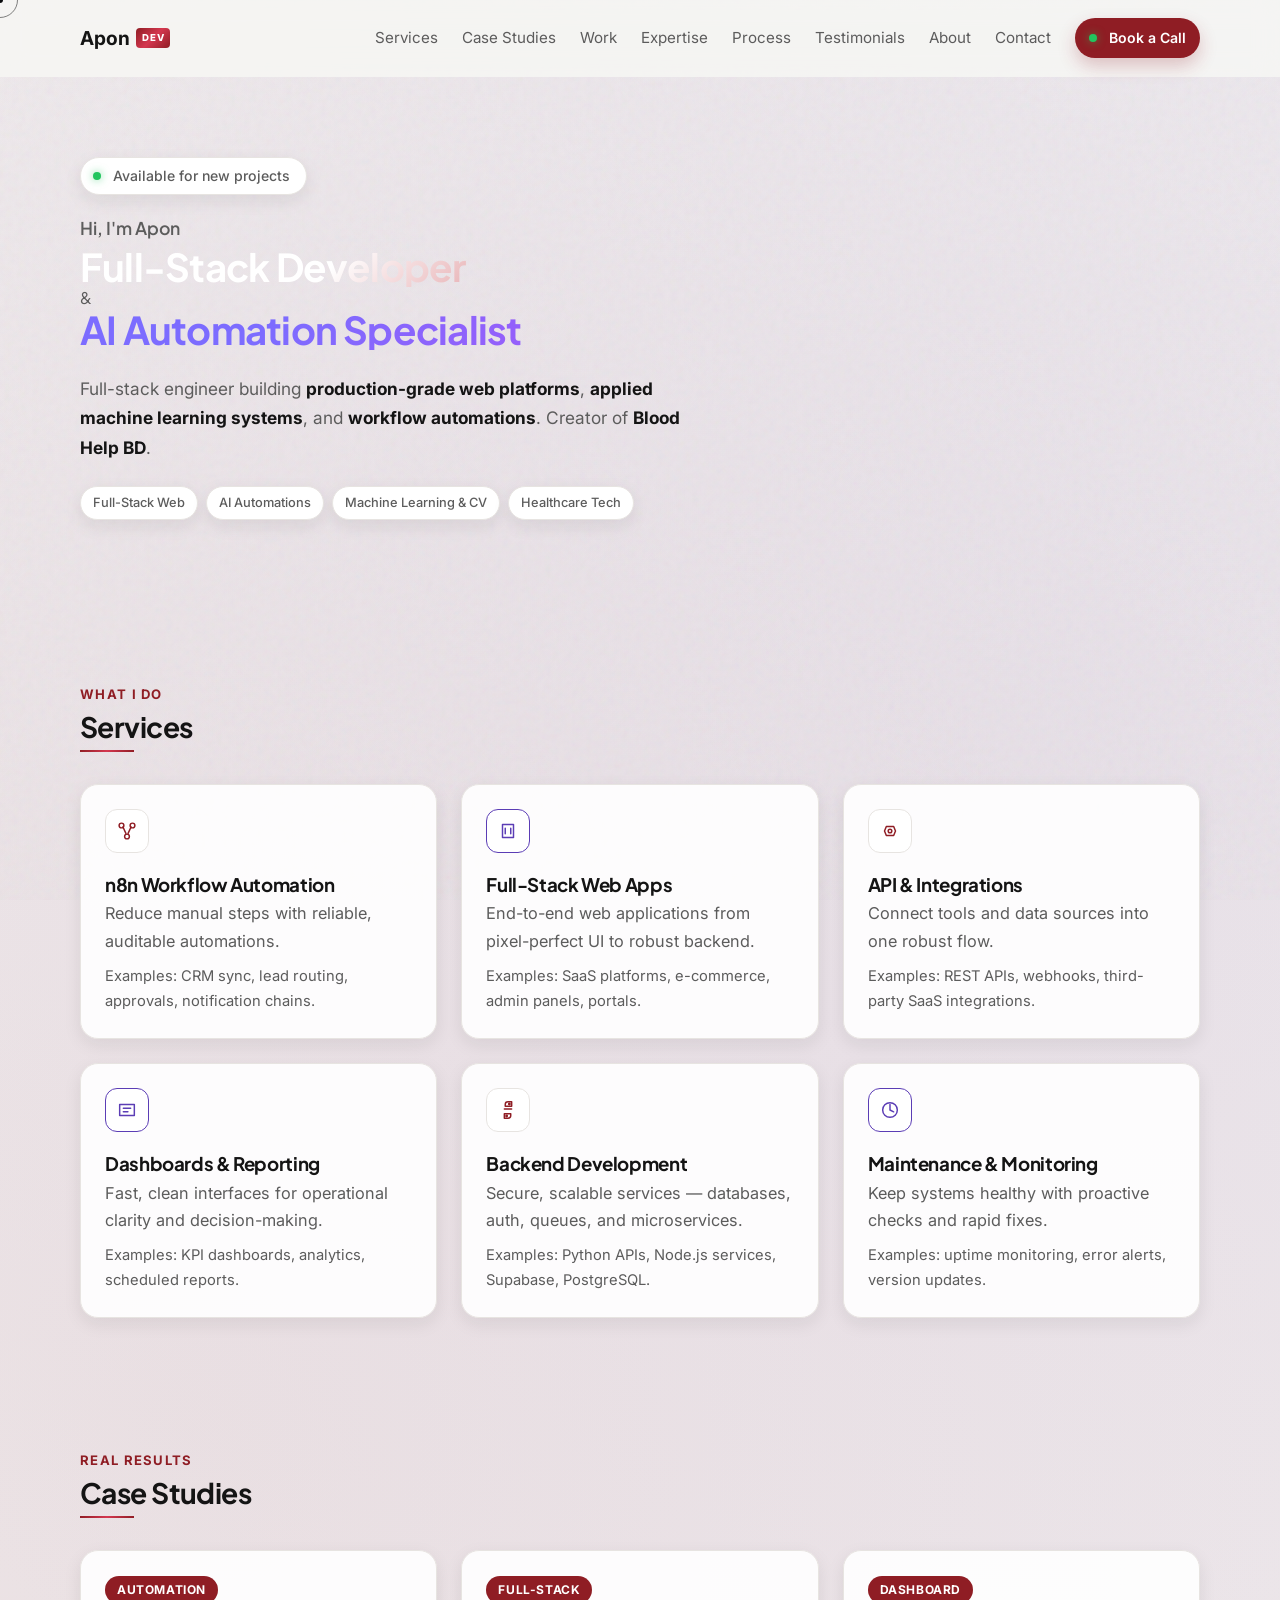
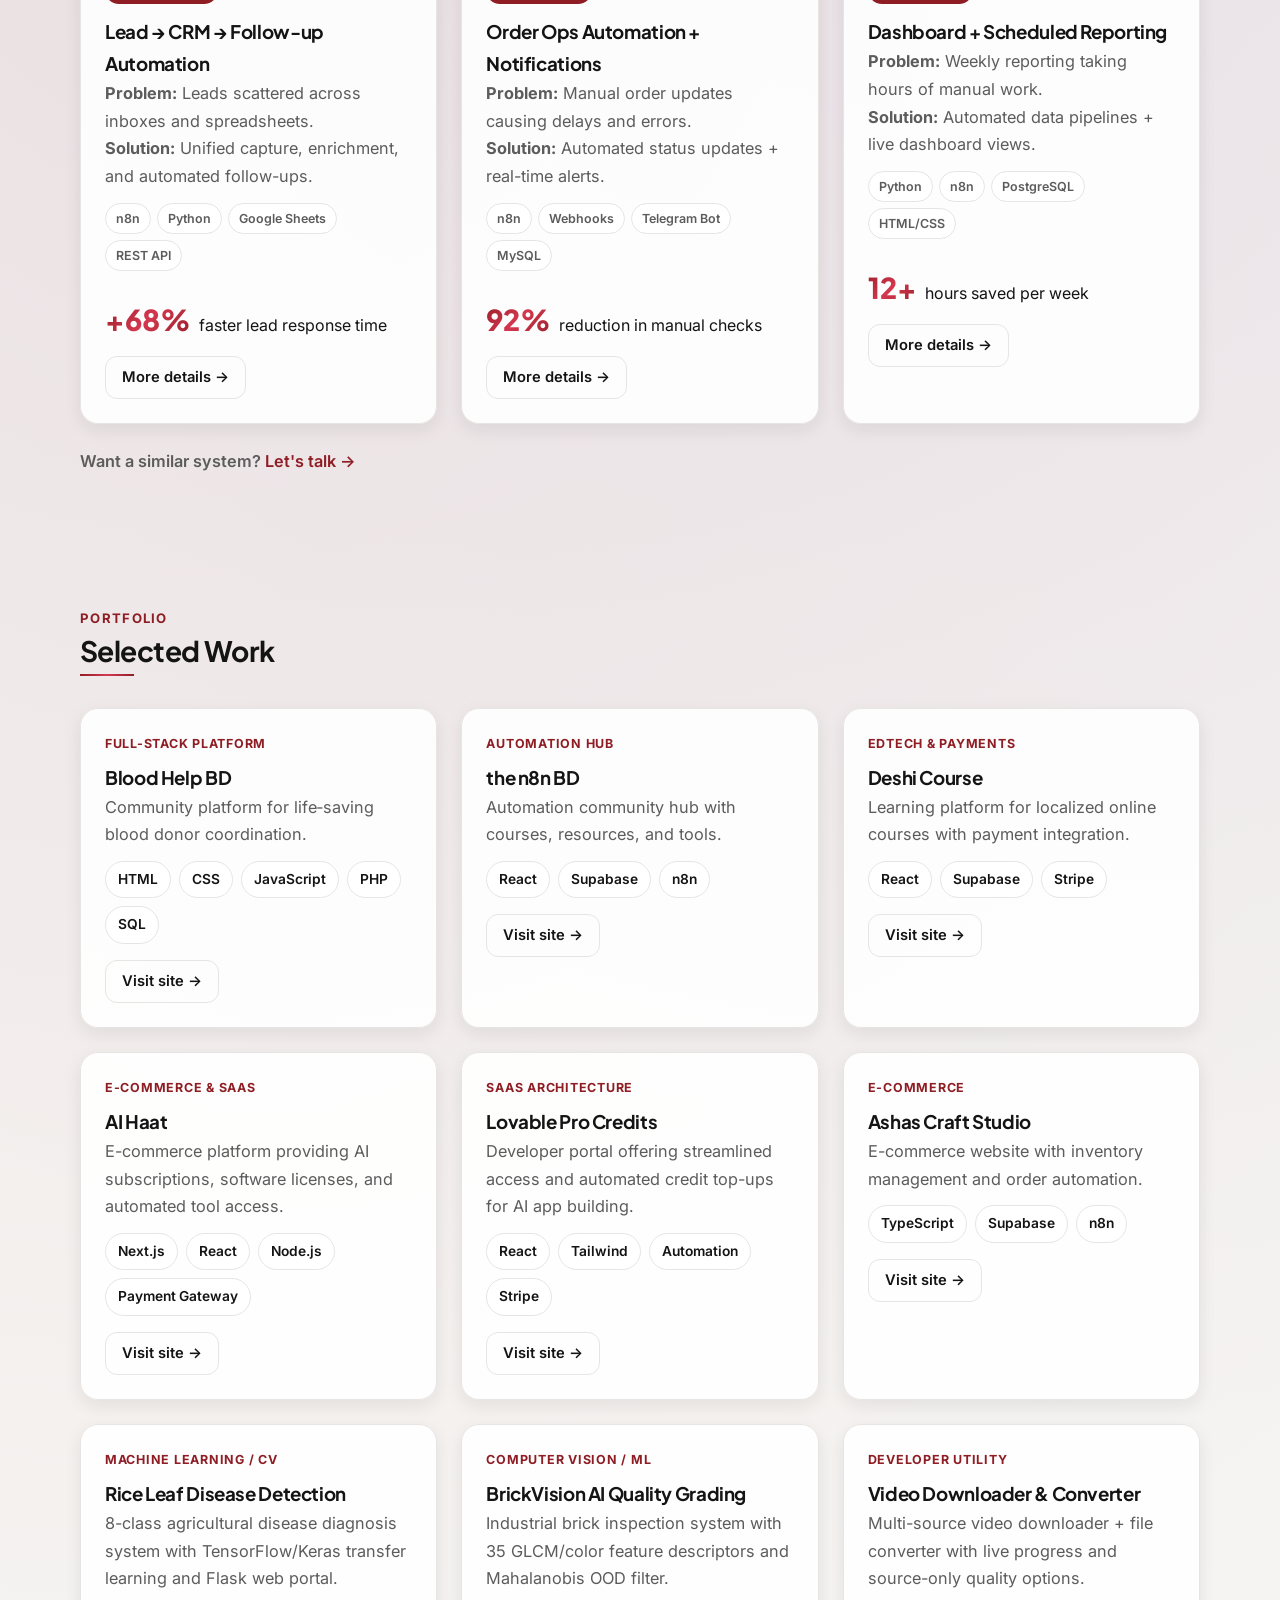
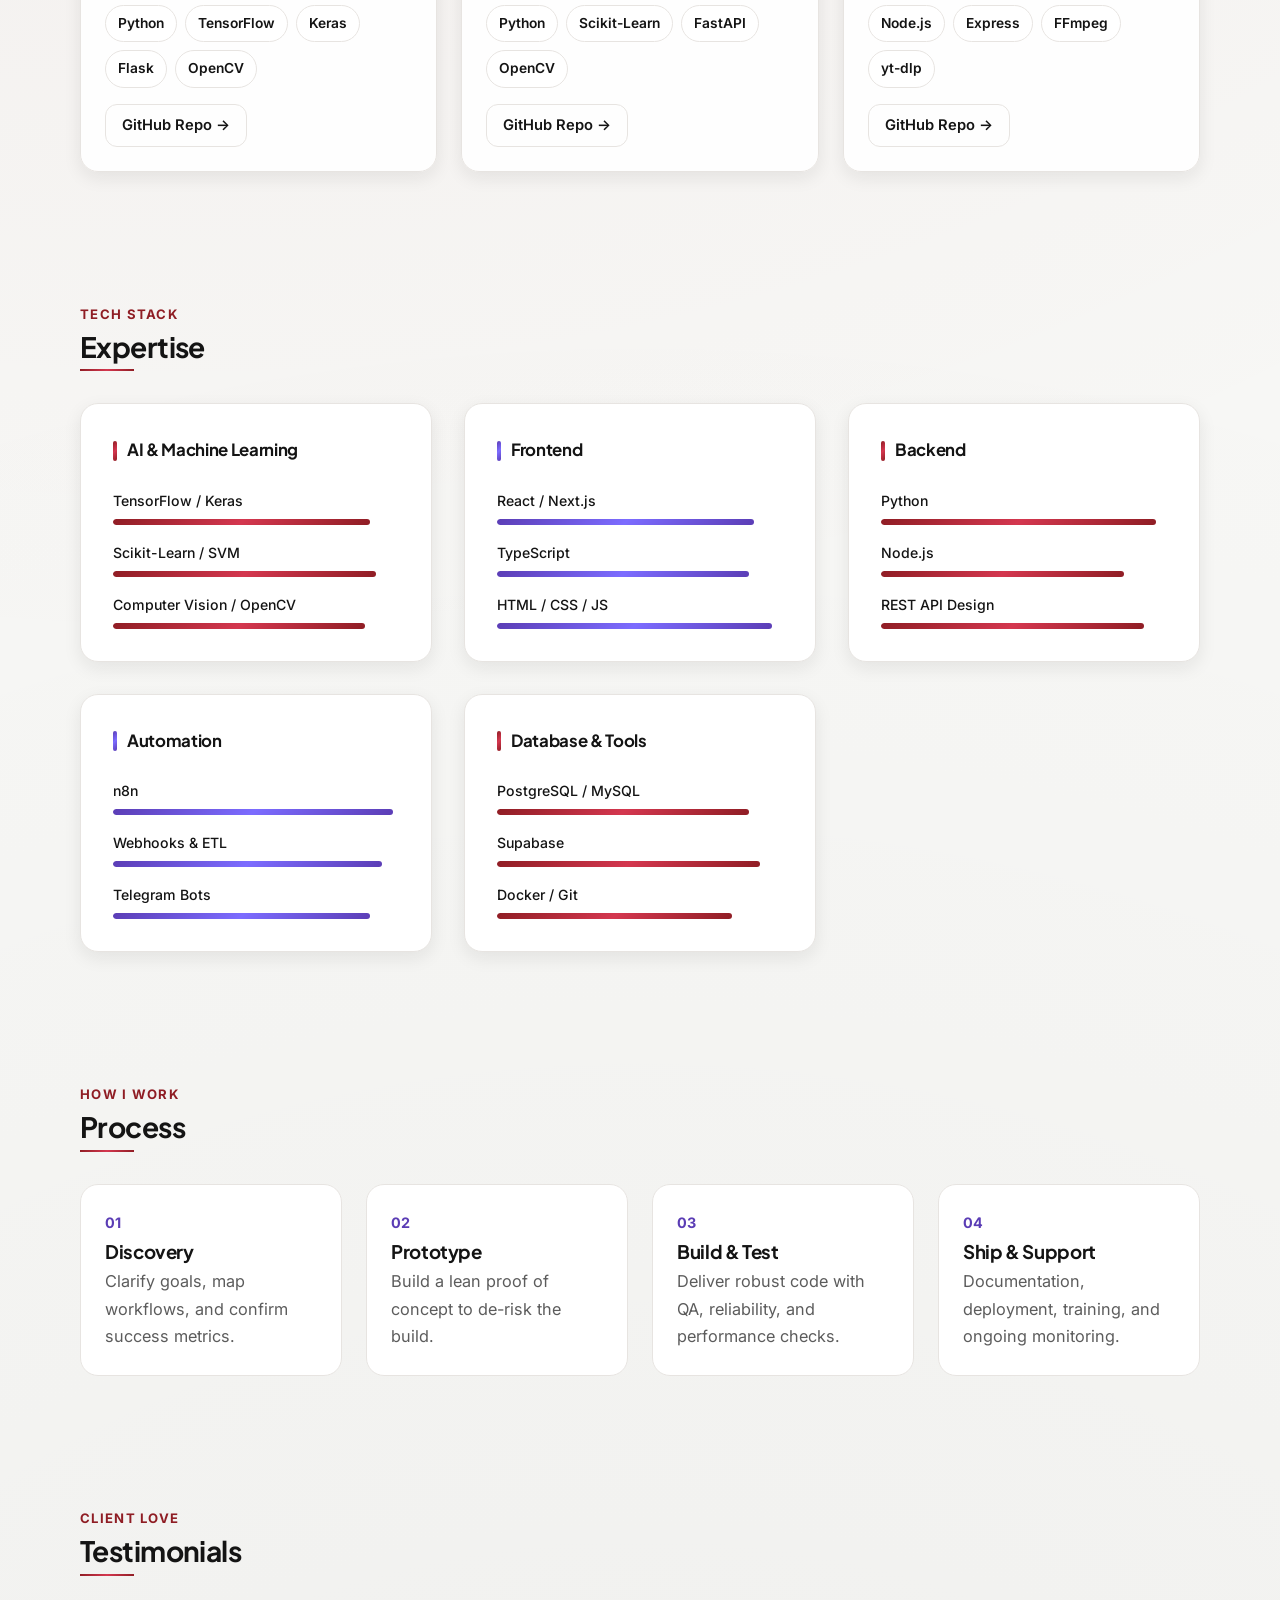
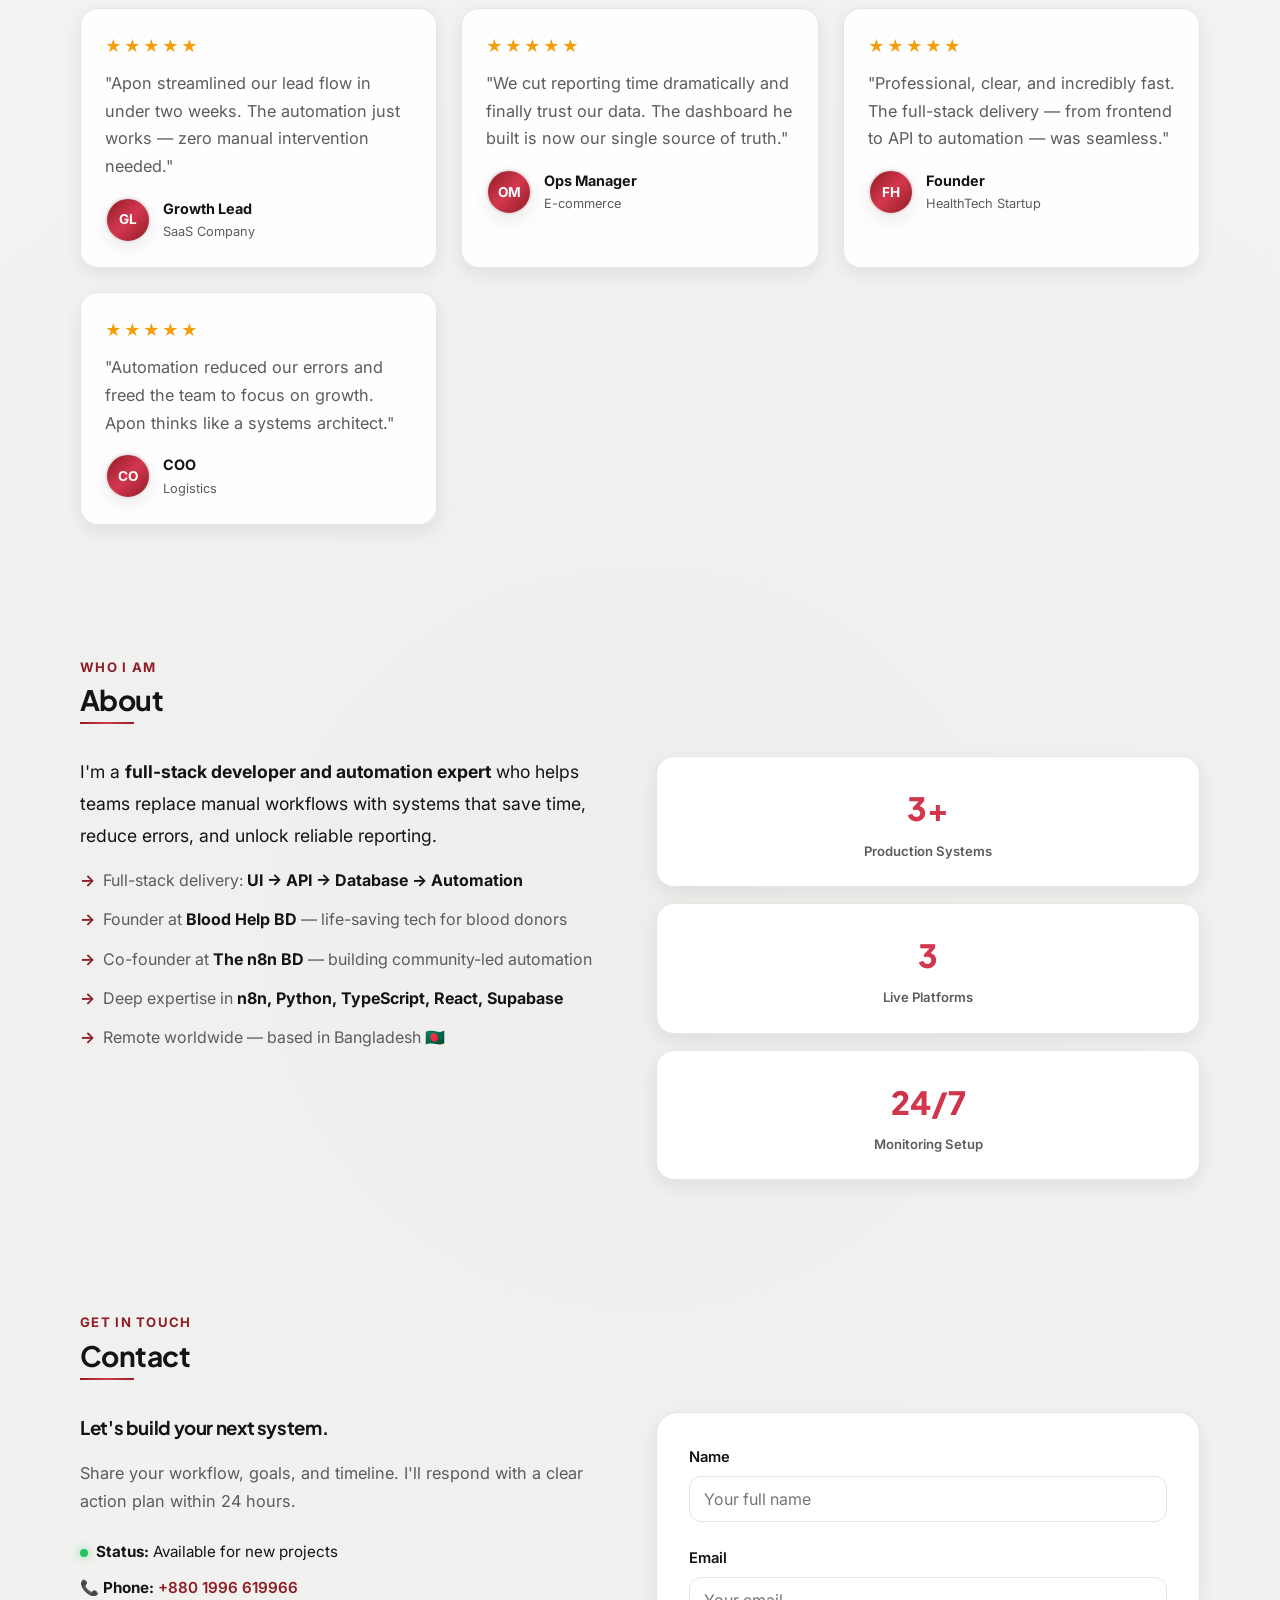
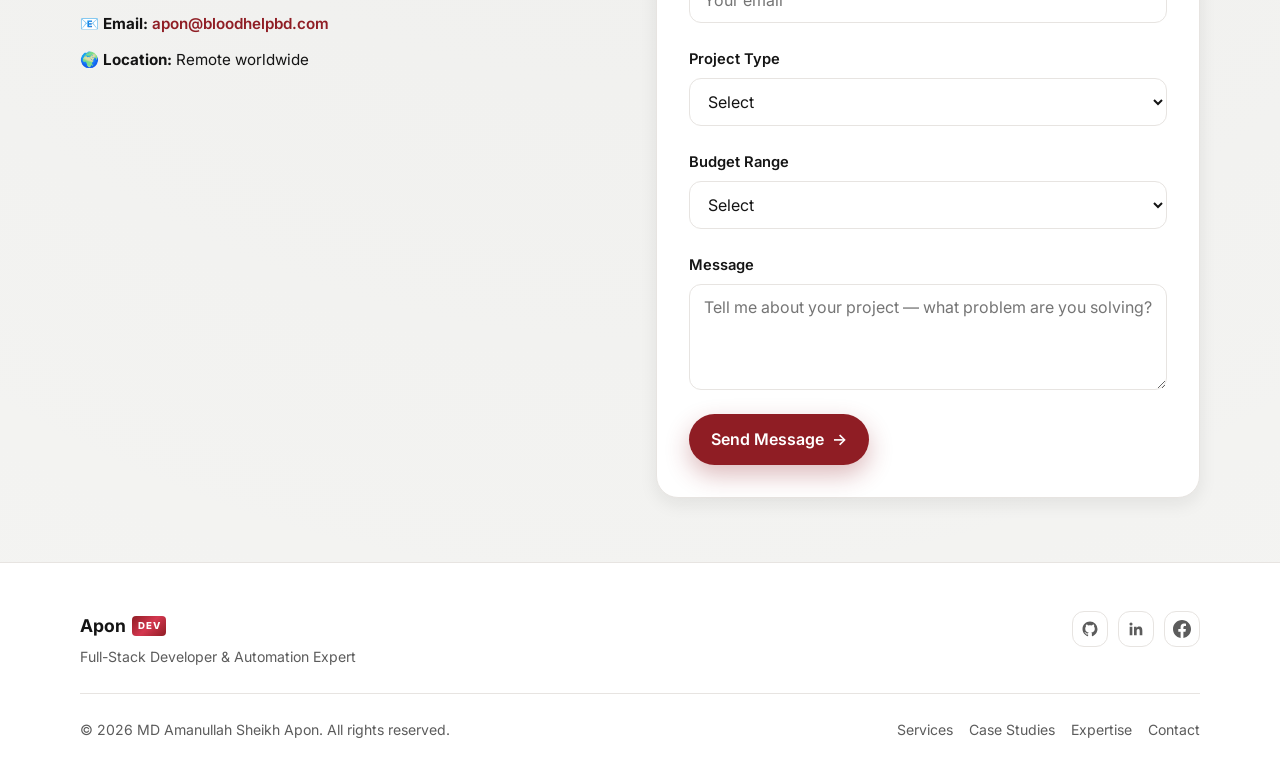
==== commit d8602ccf: "feat: add Google Search Console verification file and update canonical domain to apon-the-bot.github" ====
--- a/index-variant-b.html
+++ b/index-variant-b.html
@@ -11,7 +11,7 @@
     content="Apon, Sheikh Apon, Amanullah Sheikh Apon, MD Amanullah Sheikh Apon, MD Amanullah Sheikh, Amanullah Sheikh, Amanullah Apon, আপন, শেখ আপন, আমানুল্লাহ শেখ আপন, এমডি আমানুল্লাহ শেখ আপন, এম ডি আমানুল্লাহ শেখ আপন, মো: আমানুল্লাহ শেখ আপন, মো আমানুল্লাহ শেখ আপন, আমানুল্লাহ শেখ, full-stack developer, AI automation expert, machine learning practitioner, deep learning, computer vision, TensorFlow, Keras, Scikit-Learn, Python developer, TypeScript developer, JavaScript developer, REST API developer, Blood Help BD, The n8n BD, workflow automation, freelance developer Bangladesh, বাংলাদেশ ডেভেলপার, ফুল স্ট্যাক ডেভেলপার, এআই অটোমেশন, মেশিন লার্নিং" />
   <meta name="author" content="MD Amanullah Sheikh Apon" />
   <meta name="robots" content="index, follow, max-image-preview:large, max-snippet:-1, max-video-preview:-1" />
-  <link rel="canonical" href="https://apon-sheikh.com/" />
+  <link rel="canonical" href="https://apon-the-bot.github.io/" />
   <meta name="theme-color" content="#8f1d24" />
   <meta name="color-scheme" content="light dark" />
 
@@ -19,12 +19,12 @@
   <meta property="og:title" content="MD Amanullah Sheikh Apon — Full-Stack Developer, AI Automation & Machine Learning Specialist" />
   <meta property="og:description"
     content="I build production-grade web apps, applied machine learning systems, intelligent automation workflows, and community platforms like Blood Help BD." />
-  <meta property="og:image" content="https://apon-sheikh.com/assets/apon.png" />
+  <meta property="og:image" content="https://apon-the-bot.github.io/assets/apon.png" />
   <meta property="og:image:width" content="1200" />
   <meta property="og:image:height" content="630" />
   <meta property="og:image:alt" content="MD Amanullah Sheikh Apon — Full-Stack Developer & AI Specialist" />
   <meta property="og:type" content="website" />
-  <meta property="og:url" content="https://apon-sheikh.com/" />
+  <meta property="og:url" content="https://apon-the-bot.github.io/" />
   <meta property="og:site_name" content="Apon — Developer Portfolio" />
   <meta property="og:locale" content="en_US" />
 
@@ -33,7 +33,7 @@
   <meta name="twitter:title" content="MD Amanullah Sheikh Apon — Full-Stack Developer & AI Specialist" />
   <meta name="twitter:description"
     content="Production-grade web apps, machine learning models, and intelligent automation pipelines. Hire me for your next project." />
-  <meta name="twitter:image" content="https://apon-sheikh.com/assets/apon.png" />
+  <meta name="twitter:image" content="https://apon-the-bot.github.io/assets/apon.png" />
   <meta name="twitter:image:alt" content="MD Amanullah Sheikh Apon Portfolio" />
 
   <!-- Favicon -->
@@ -56,8 +56,8 @@
     "@type": "Person",
     "name": "MD Amanullah Sheikh Apon",
     "alternateName": ["Apon", "Sheikh Apon", "Amanullah Sheikh Apon", "MD Amanullah Sheikh", "Amanullah Sheikh", "Amanullah Apon", "আপন", "শেখ আপন", "আমানুল্লাহ শেখ আপন", "এমডি আমানুল্লাহ শেখ আপন", "মো: আমানুল্লাহ শেখ আপন"],
-    "url": "https://apon-sheikh.com",
-    "image": "https://apon-sheikh.com/assets/apon.png",
+    "url": "https://apon-the-bot.github.io",
+    "image": "https://apon-the-bot.github.io/assets/apon.png",
     "jobTitle": [
       "Full-Stack Web Developer",
       "AI Automation Expert",
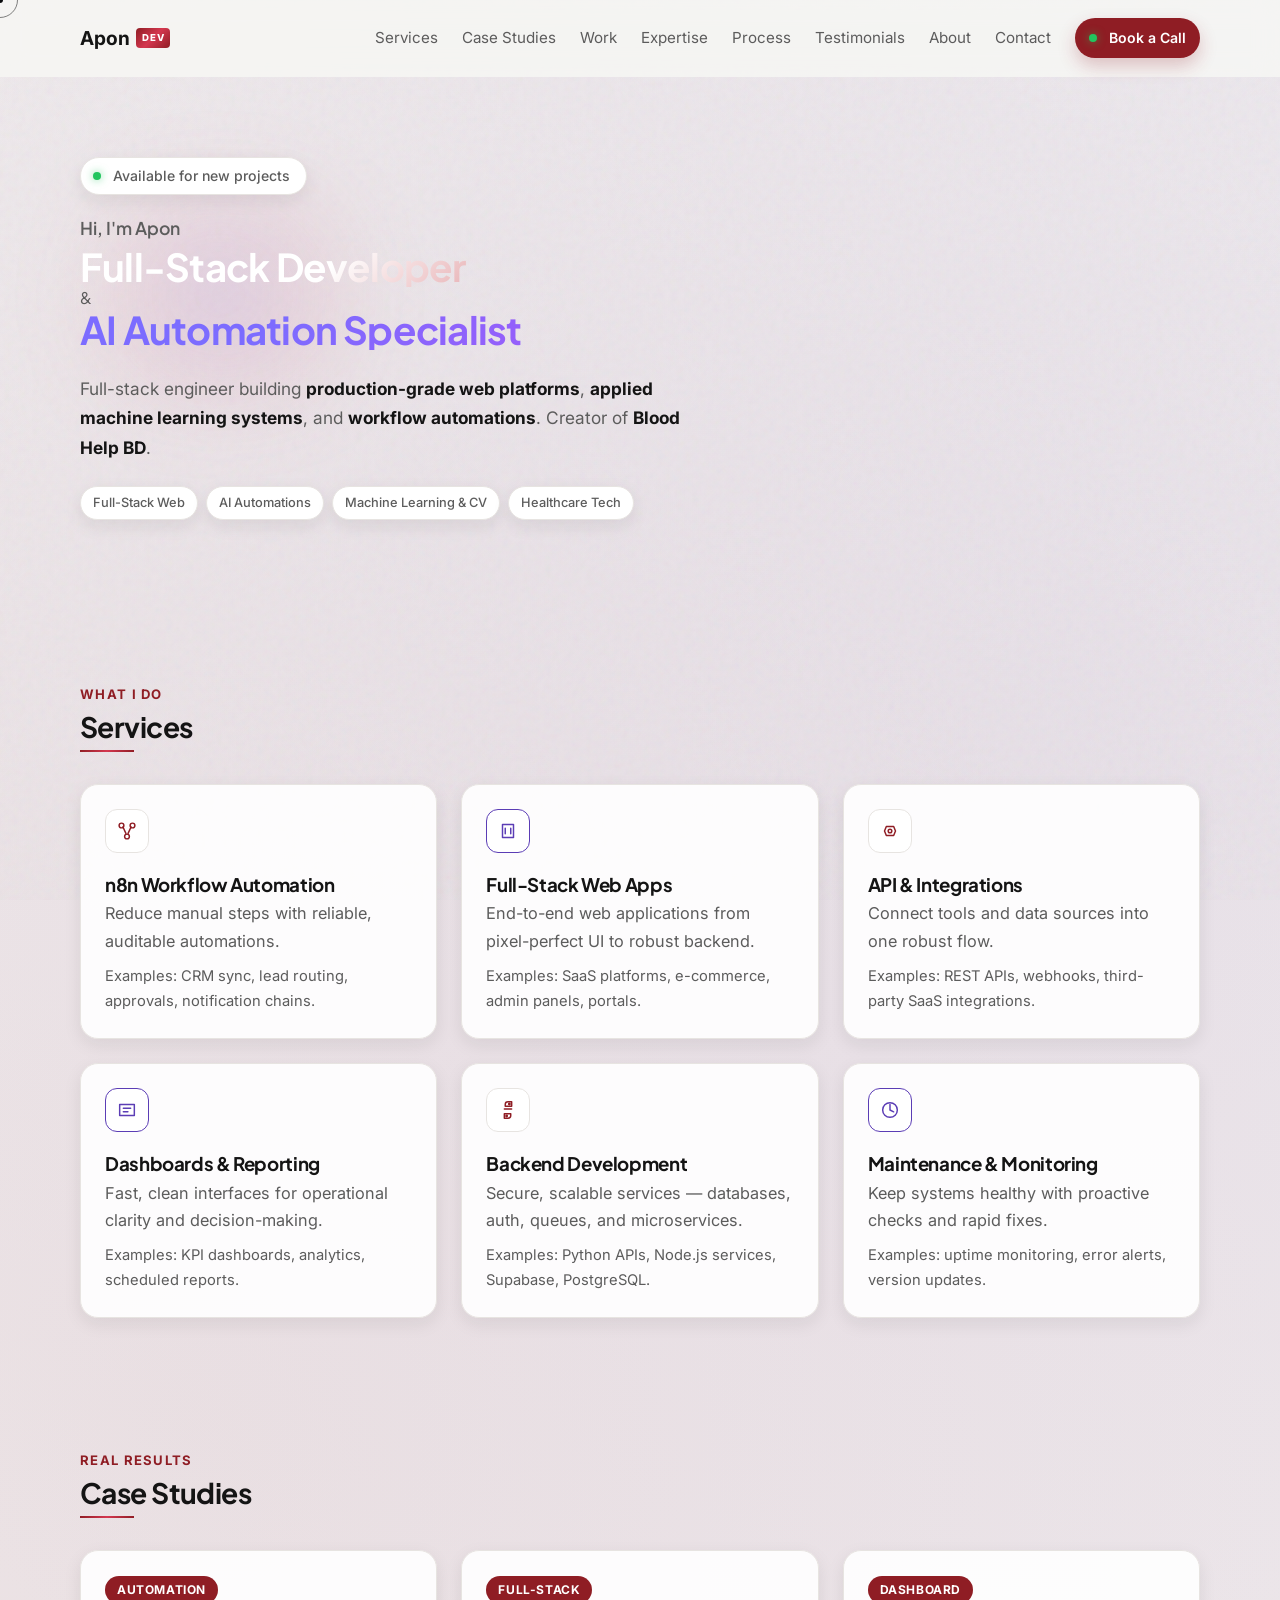
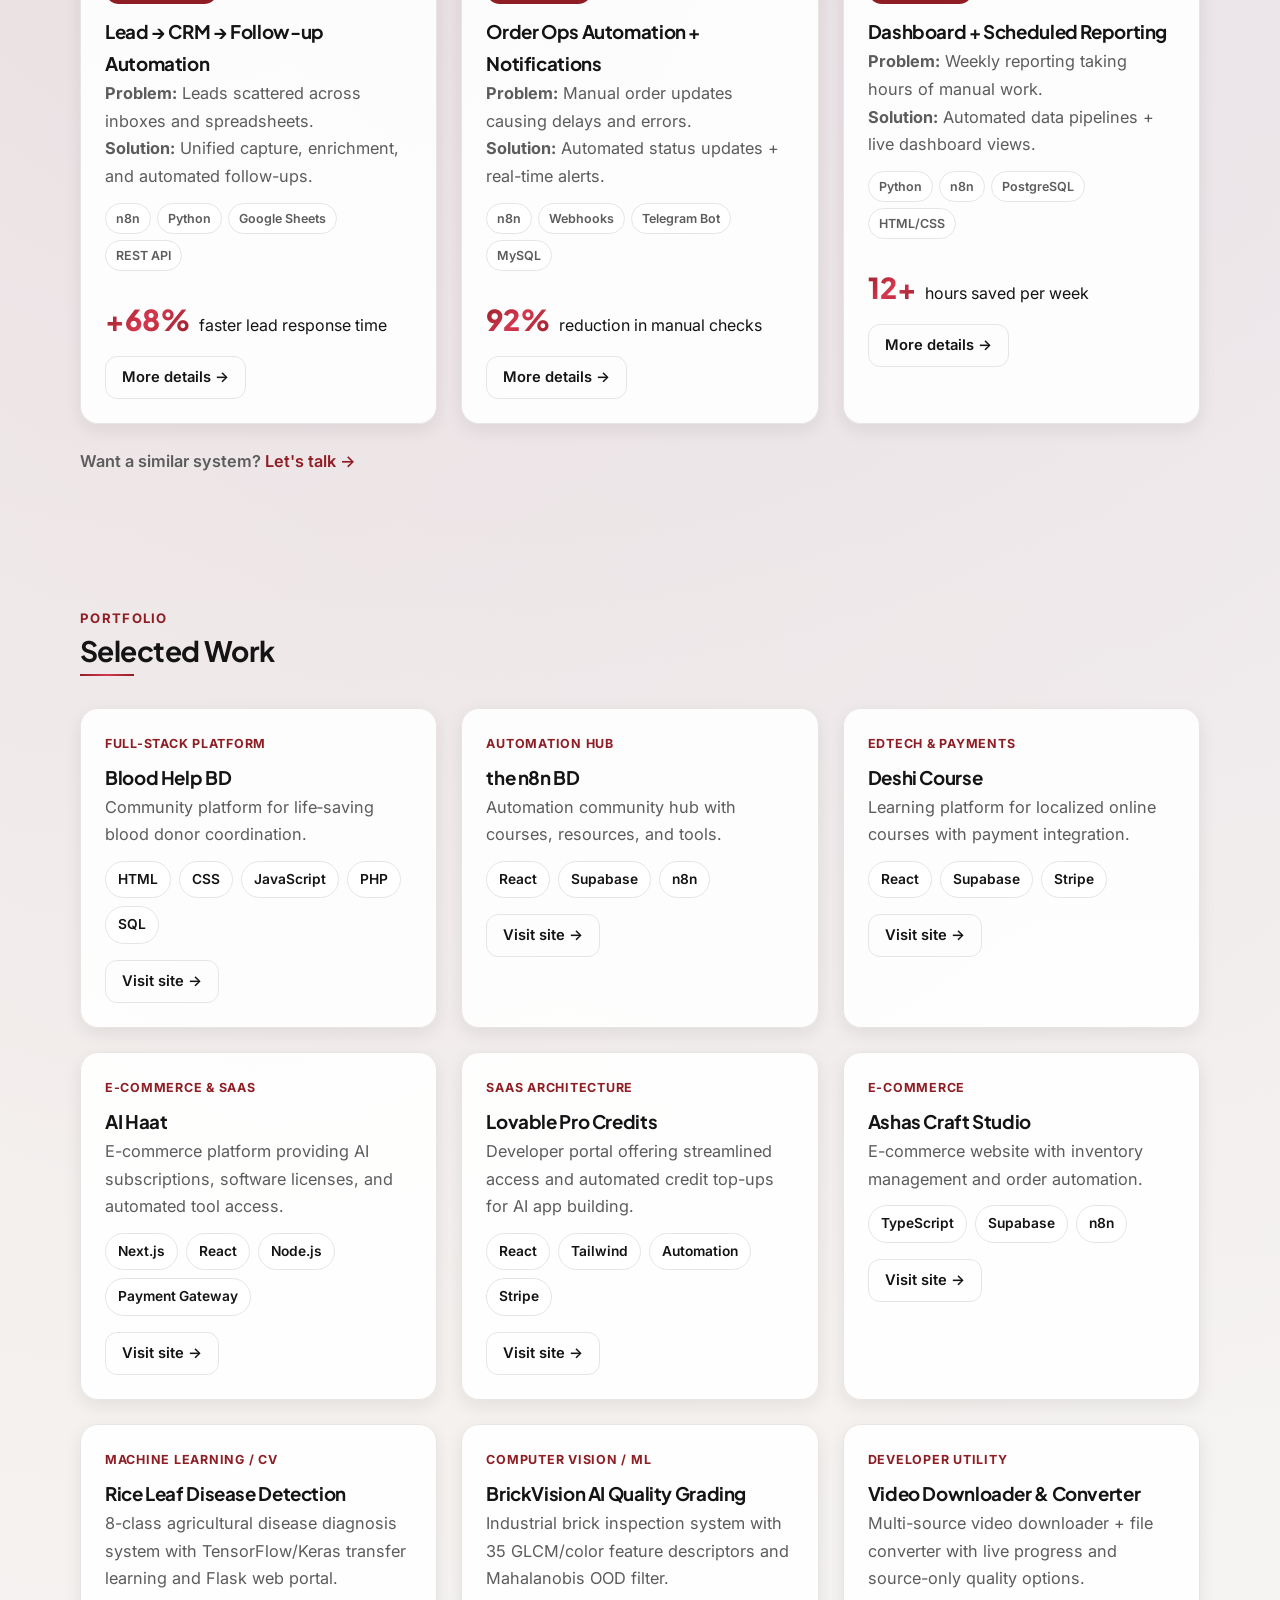
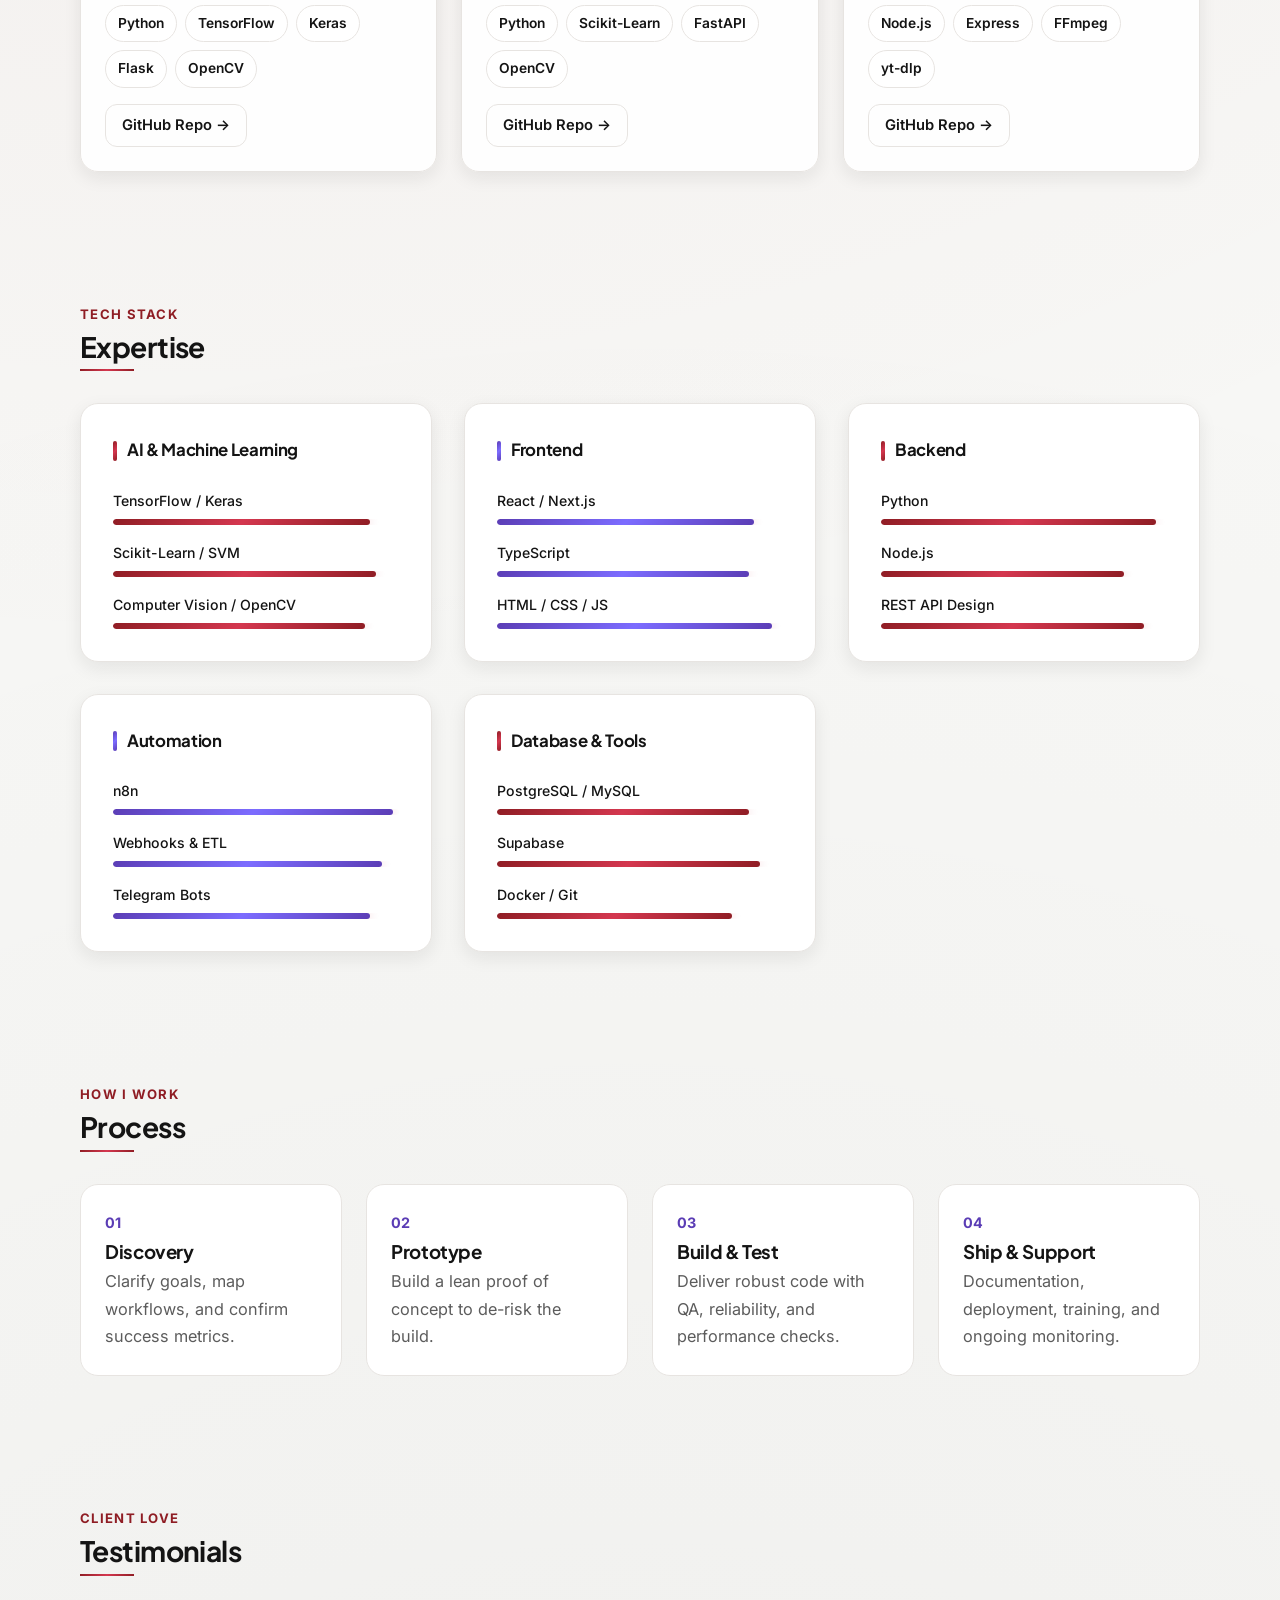
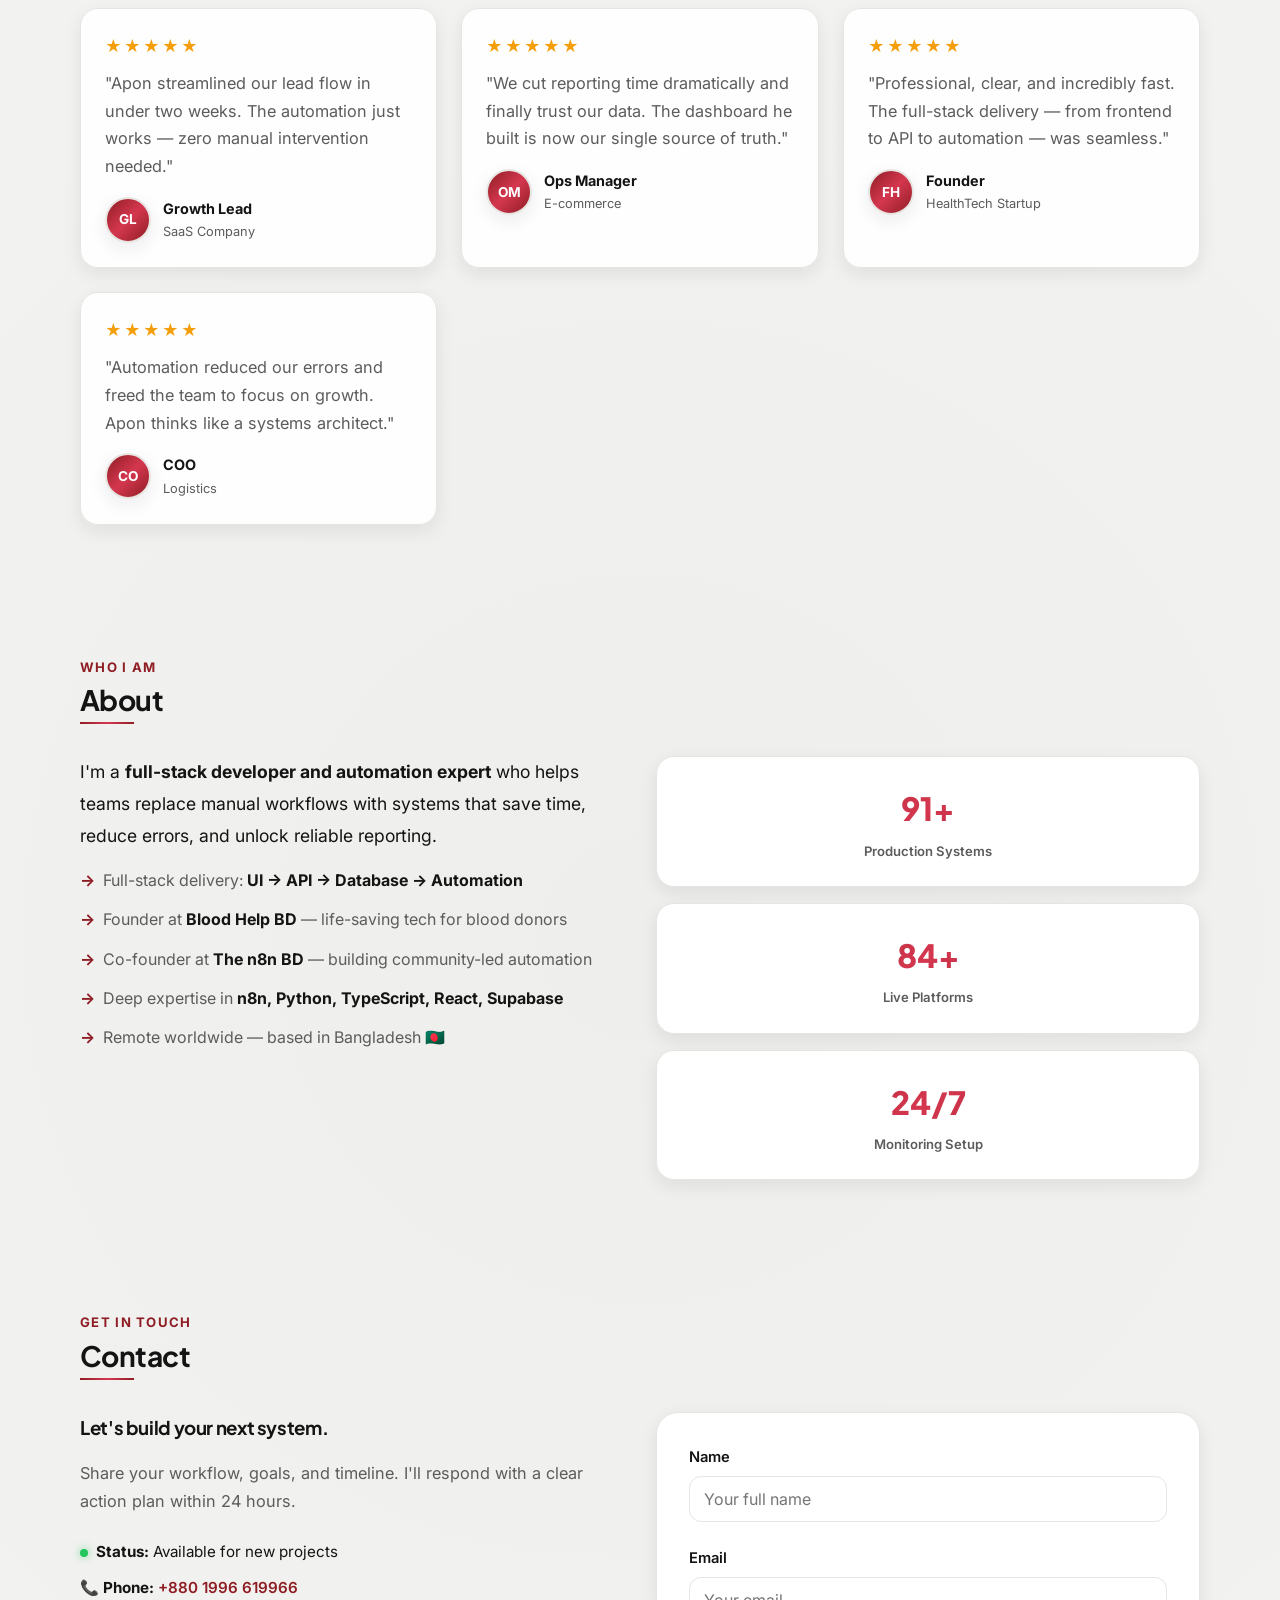
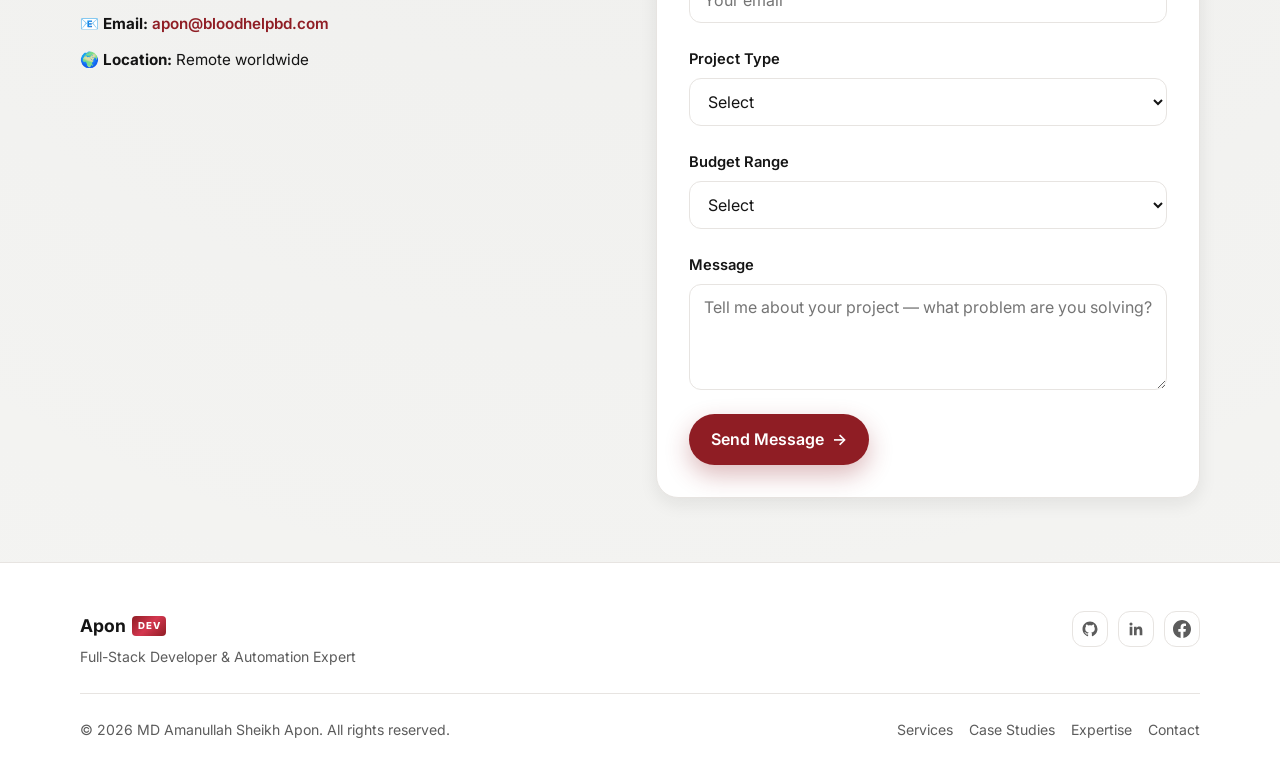
==== commit 6c44bf30: "feat: add Lenis smooth scroll, dynamic hero typewriter, paced skill animation and update stats" ====
--- a/index-variant-b.html
+++ b/index-variant-b.html
@@ -925,11 +925,11 @@
           </div>
           <div class="about-highlights">
             <div class="highlight-card">
-              <span class="highlight-number"><span class="count-up" data-count="5">0</span>+</span>
+              <span class="highlight-number"><span class="count-up" data-count="93">0</span>+</span>
               <span class="highlight-label">Production Systems</span>
             </div>
             <div class="highlight-card">
-              <span class="highlight-number"><span class="count-up" data-count="4">0</span></span>
+              <span class="highlight-number"><span class="count-up" data-count="85">0</span>+</span>
               <span class="highlight-label">Live Platforms</span>
             </div>
             <div class="highlight-card">
@@ -1150,6 +1150,7 @@
     </symbol>
   </svg>
 
+  <script src="js/lenis.min.js"></script>
   <script src="js/main.js"></script>
 </body>
 
--- a/css/style.css
+++ b/css/style.css
@@ -1,3 +1,25 @@
+
+/* === LENIS SMOOTH SCROLL === */
+html.lenis, html.lenis body {
+    height: auto;
+}
+
+.lenis.lenis-smooth {
+    scroll-behavior: auto !important;
+}
+
+.lenis.lenis-smooth [data-lenis-prevent] {
+    overscroll-behavior: contain;
+}
+
+.lenis.lenis-stopped {
+    overflow: hidden;
+}
+
+.lenis.lenis-smooth iframe {
+    pointer-events: none;
+}
+
 :root {
     --bg: #f7f7f5;
     --text: #141414;
@@ -496,6 +518,126 @@
     box-shadow: var(--shadow-sm);
 }
 
+
+/* === HERO DYNAMIC ENHANCEMENTS === */
+.hero-headline {
+    position: relative;
+}
+
+.hero-headline::before {
+    content: "";
+    position: absolute;
+    top: -24px;
+    left: -20px;
+    width: 320px;
+    height: 200px;
+    background: radial-gradient(circle, rgba(124, 108, 255, 0.16) 0%, rgba(212, 55, 79, 0.12) 45%, transparent 75%);
+    filter: blur(45px);
+    pointer-events: none;
+    z-index: -1;
+    animation: aura-breathe 6s ease-in-out infinite alternate;
+}
+
+@keyframes aura-breathe {
+    0% {
+        opacity: 0.55;
+        transform: scale(0.95);
+    }
+    100% {
+        opacity: 1;
+        transform: scale(1.18);
+    }
+}
+
+.hero-status-pill {
+    display: inline-flex;
+    align-items: center;
+    gap: 9px;
+    padding: 6px 14px;
+    border-radius: 999px;
+    background: rgba(255, 255, 255, 0.05);
+    border: 1px solid rgba(255, 255, 255, 0.12);
+    backdrop-filter: blur(12px);
+    -webkit-backdrop-filter: blur(12px);
+    font-size: 0.84rem;
+    font-weight: 500;
+    color: #e2e8f0;
+    margin-bottom: 12px;
+    box-shadow: 0 4px 18px rgba(0, 0, 0, 0.25);
+    transition: transform 0.3s ease, border-color 0.3s ease, box-shadow 0.3s ease;
+    width: fit-content;
+}
+
+.hero-status-pill:hover {
+    transform: translateY(-2px);
+    border-color: rgba(16, 185, 129, 0.5);
+    box-shadow: 0 6px 20px rgba(16, 185, 129, 0.18);
+}
+
+.status-pulse-dot {
+    width: 8px;
+    height: 8px;
+    border-radius: 50%;
+    background: #10b981;
+    box-shadow: 0 0 10px #10b981;
+    animation: pulse-beacon 2s infinite ease-in-out;
+}
+
+@keyframes pulse-beacon {
+    0%, 100% {
+        transform: scale(1);
+        opacity: 1;
+        box-shadow: 0 0 8px #10b981;
+    }
+    50% {
+        transform: scale(1.35);
+        opacity: 0.7;
+        box-shadow: 0 0 16px #10b981;
+    }
+}
+
+.wave-emoji {
+    display: inline-block;
+    transform-origin: 70% 70%;
+    animation: wave-animation 2.6s infinite ease-in-out;
+    cursor: default;
+    margin-left: 2px;
+}
+
+@keyframes wave-animation {
+    0%, 60%, 100% { transform: rotate(0deg); }
+    10%, 30% { transform: rotate(14deg); }
+    20% { transform: rotate(-8deg); }
+    40% { transform: rotate(-4deg); }
+    50% { transform: rotate(10deg); }
+}
+
+.headline-dynamic {
+    display: inline-block;
+    min-height: 1.15em;
+    position: relative;
+}
+
+.typewriter-cursor {
+    display: inline-block;
+    margin-left: 3px;
+    font-weight: 300;
+    color: #7c6cff;
+    animation: cursor-blink 0.8s infinite;
+    vertical-align: baseline;
+}
+
+@keyframes cursor-blink {
+    0%, 100% { opacity: 1; }
+    50% { opacity: 0; }
+}
+
+.shimmer-text {
+    background-size: 200% 200% !important;
+    animation: gradient-shift 5s ease infinite alternate !important;
+}
+
+
 .headline-greeting {
     display: block;
     font-size: 1.1rem;
@@ -1226,7 +1368,20 @@
     width: 0;
     border-radius: 999px;
     background: var(--gradient-1);
-    transition: width 1.2s cubic-bezier(0.2, 0.8, 0.2, 1);
+    transition: width 1.6s cubic-bezier(0.22, 1, 0.36, 1);
+    box-shadow: 0 0 10px rgba(212, 55, 79, 0.25);
+}
+
+.skill-pct {
+    font-size: 0.85rem;
+    font-weight: 600;
+    color: var(--muted);
+    font-variant-numeric: tabular-nums;
+    transition: color 0.3s ease;
+}
+
+.skill-item:hover .skill-pct {
+    color: var(--text);
 }
 
 .expertise-category:nth-child(2) .skill-fill,
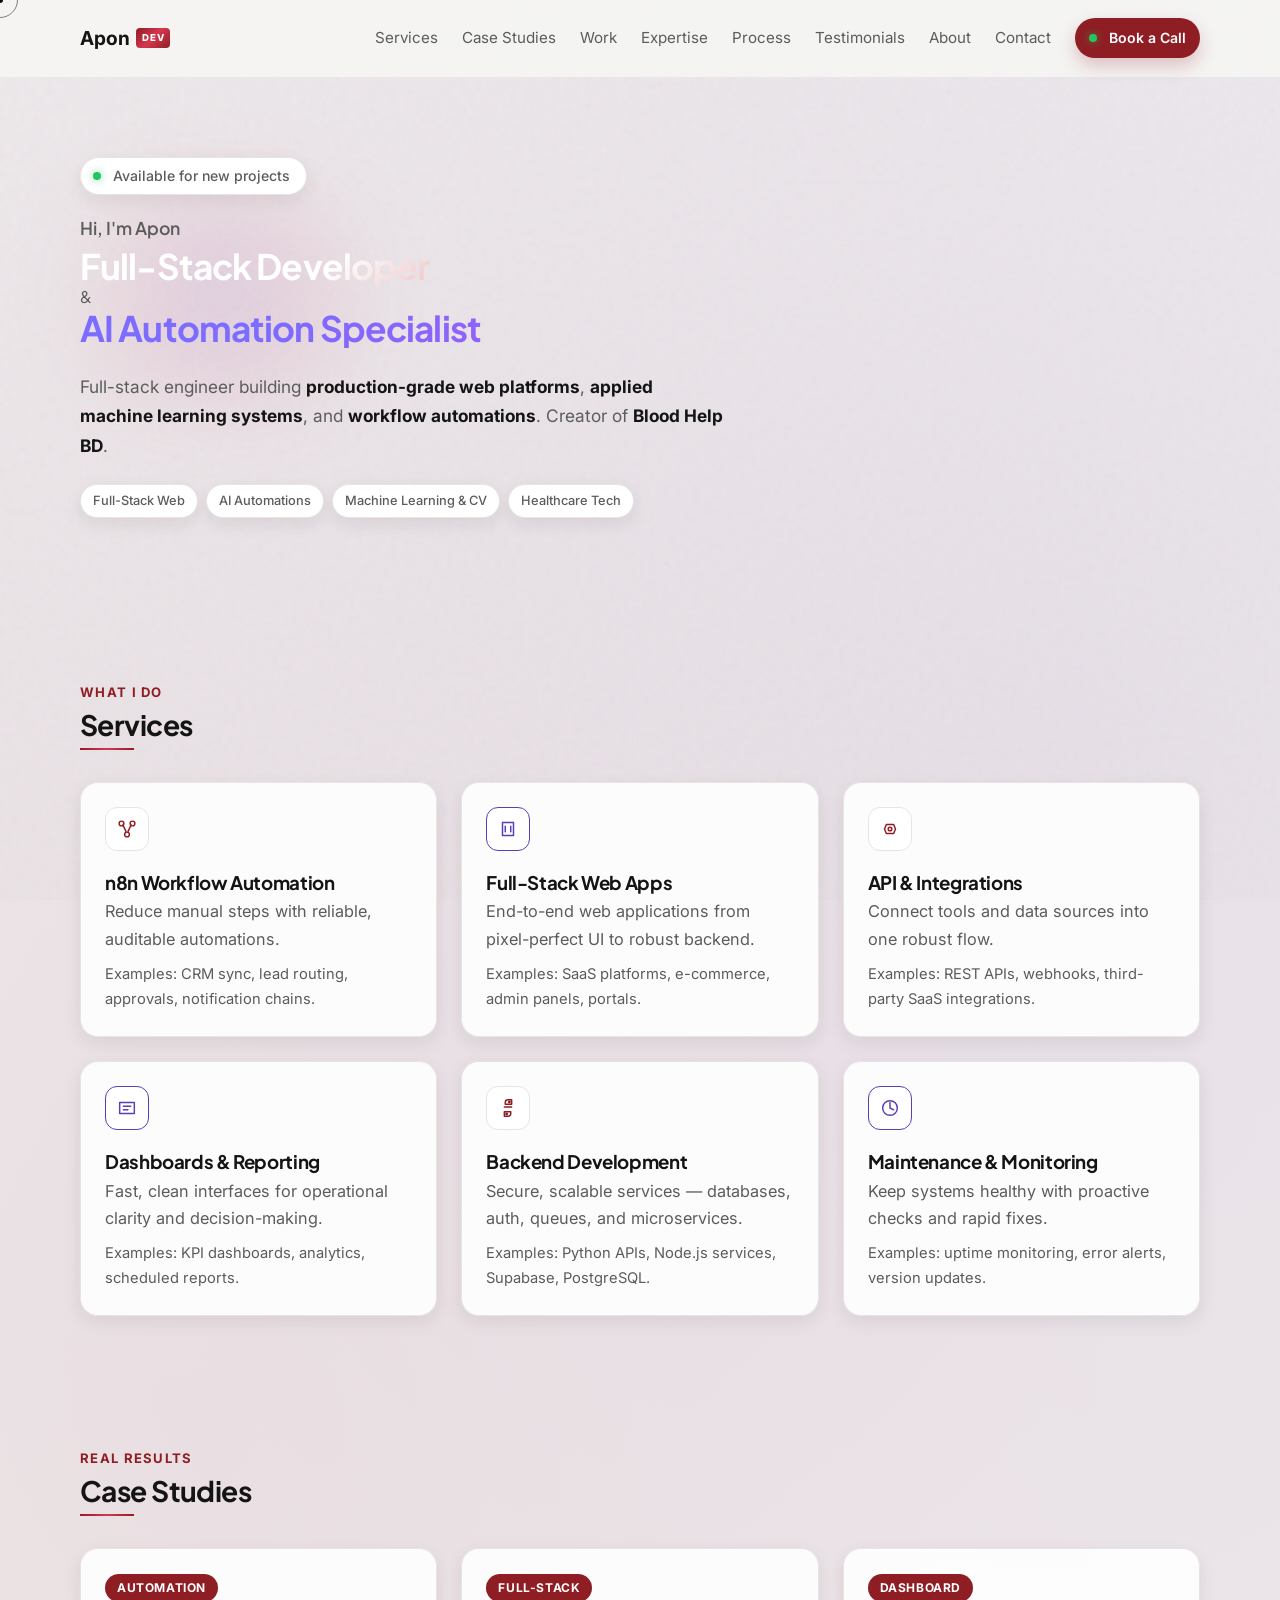
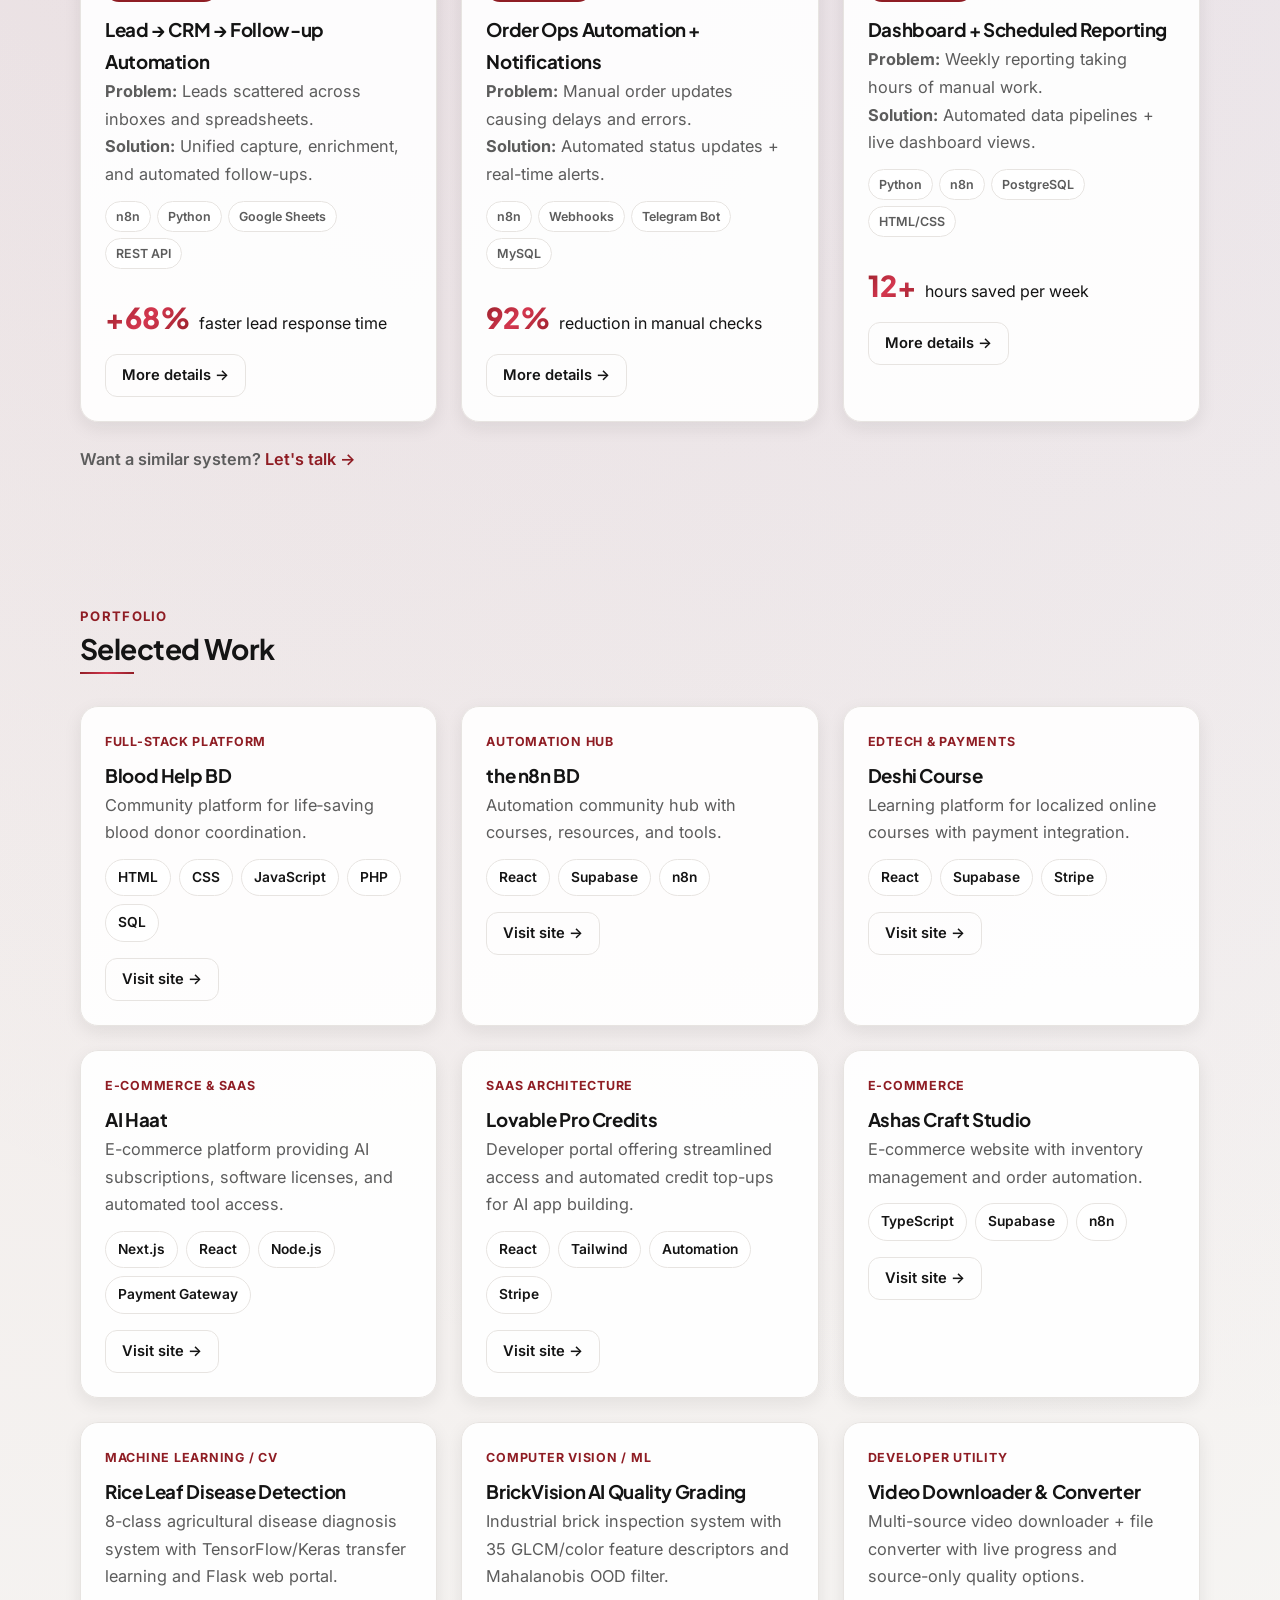
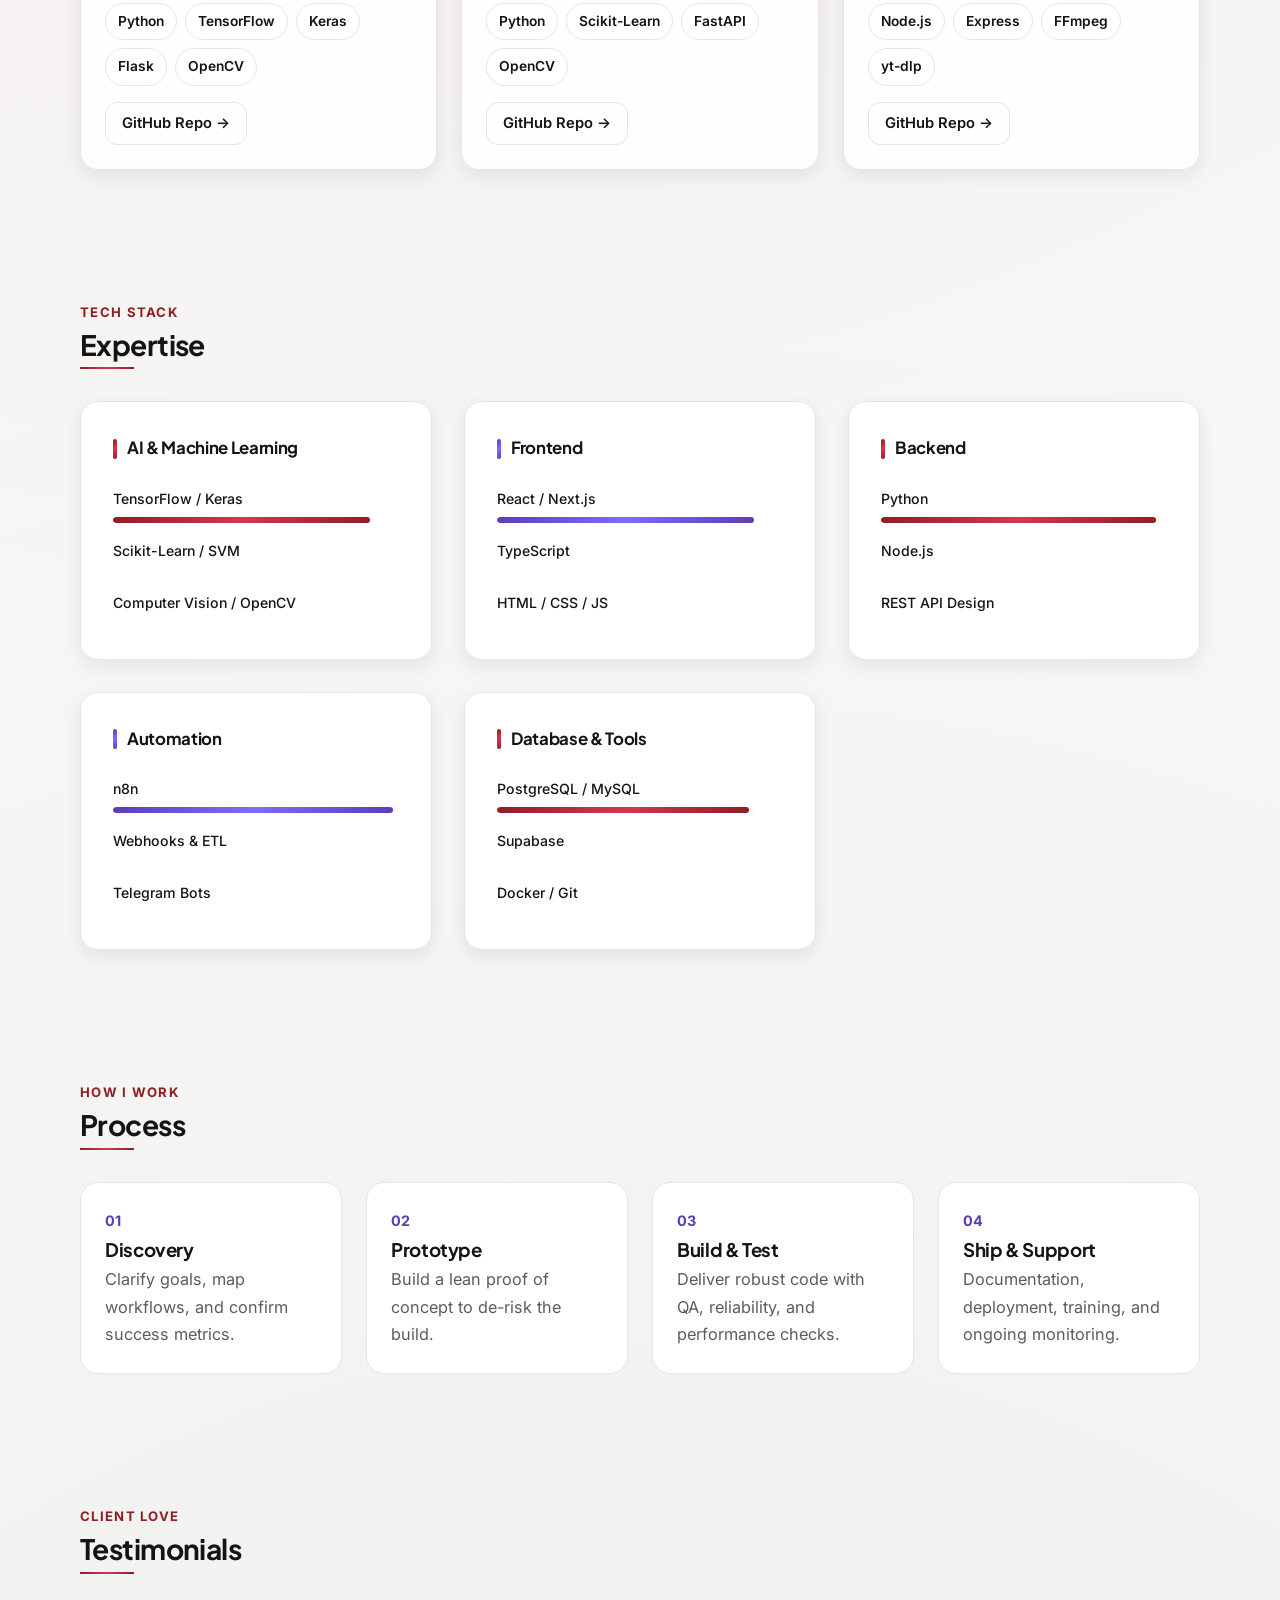
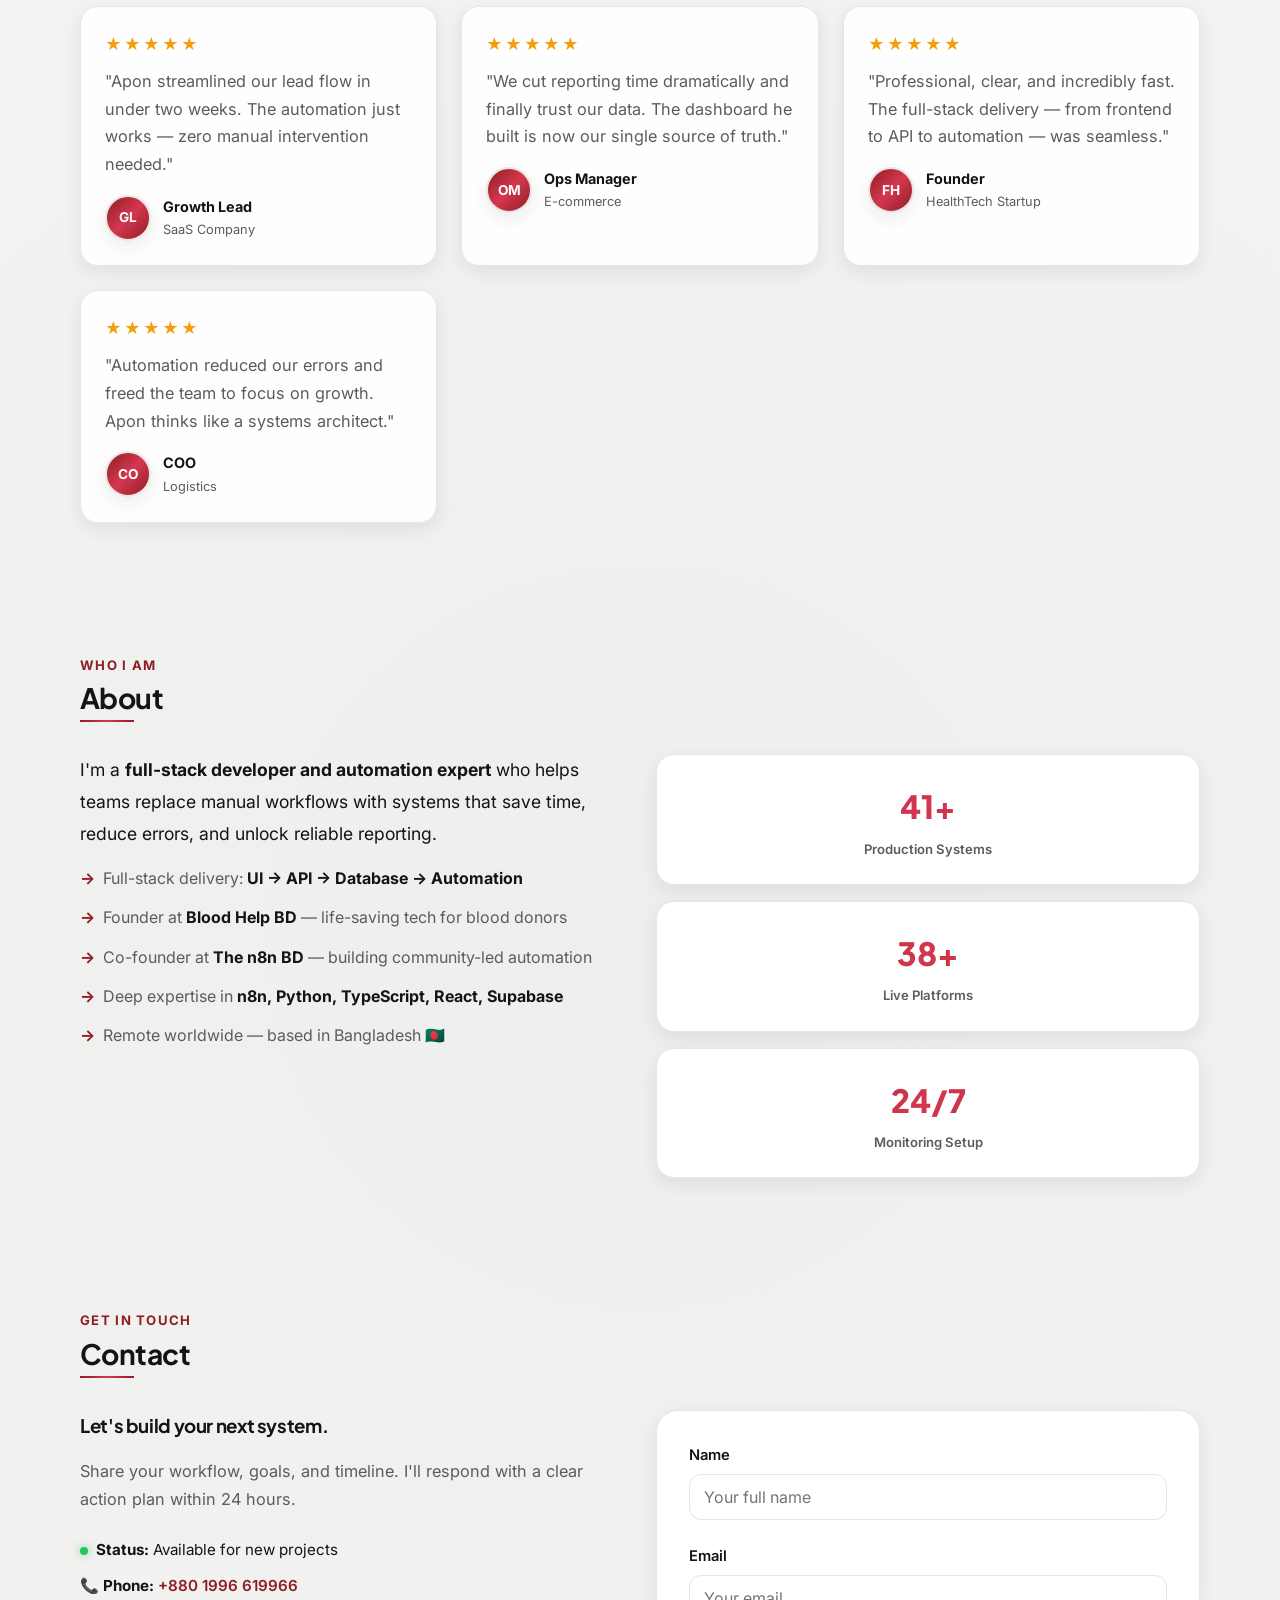
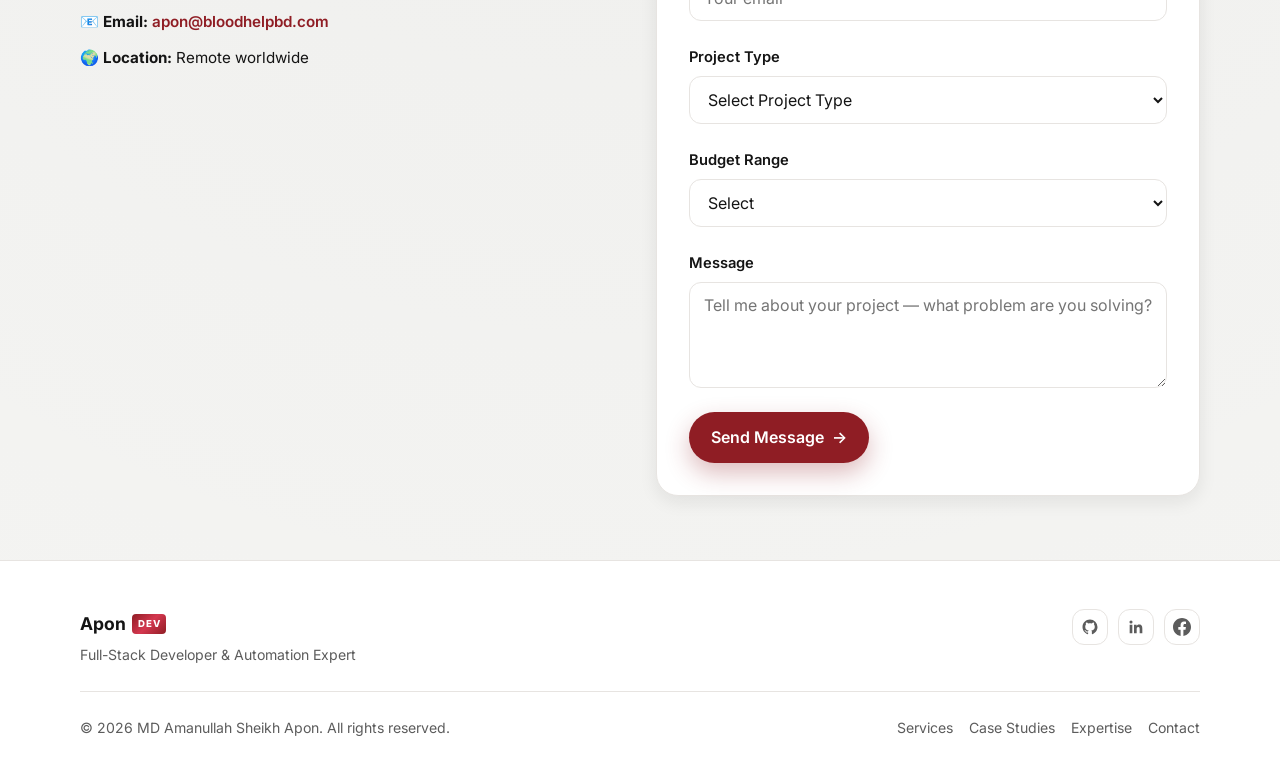
==== commit 4e649943: "feat: add Machine Learning project types to contact form and extend skill bar animation duration to " ====
--- a/index-variant-b.html
+++ b/index-variant-b.html
@@ -974,11 +974,14 @@
             <div class="form-field">
               <label for="project-type">Project Type</label>
               <select id="project-type" name="projectType" required>
-                <option value="">Select</option>
-                <option>Full-Stack Web App</option>
-                <option>Automation & Workflow</option>
-                <option>API & Integration</option>
-                <option>Dashboard / Reporting</option>
+                <option value="">Select Project Type</option>
+                <option>Machine Learning & Deep Learning Model</option>
+                <option>AI Automation & Intelligent Workflows</option>
+                <option>Computer Vision & Image Processing</option>
+                <option>Full-Stack Web Application</option>
+                <option>API & Backend Engineering</option>
+                <option>Dashboard & Analytics Platform</option>
+                <option>AI / Tech Consultation</option>
                 <option>Maintenance & Support</option>
               </select>
               <span class="field-error" id="project-type-error">Please select a project type</span>
--- a/css/style.css
+++ b/css/style.css
@@ -489,7 +489,7 @@
 }
 
 .hero-content {
-    max-width: 640px;
+    max-width: 740px;
 }
 
 .hero-label {
@@ -549,80 +549,62 @@
     }
 }
 
-.hero-status-pill {
+/* Continuous Smooth Gradient Sweep */
+@keyframes continuousGradientSweep {
+    0% {
+        background-position: 0% center;
+    }
+    100% {
+        background-position: 200% center;
+    }
+}
+
+.headline-first {
+    display: block;
+    white-space: nowrap;
+    font-size: clamp(1.65rem, 2.75vw, 2.95rem);
+    line-height: 1.15;
+    letter-spacing: -0.025em;
+}
+
+.headline-dynamic {
     display: inline-flex;
-    align-items: center;
-    gap: 9px;
-    padding: 6px 14px;
-    border-radius: 999px;
-    background: rgba(255, 255, 255, 0.05);
-    border: 1px solid rgba(255, 255, 255, 0.12);
-    backdrop-filter: blur(12px);
-    -webkit-backdrop-filter: blur(12px);
-    font-size: 0.84rem;
-    font-weight: 500;
-    color: #e2e8f0;
-    margin-bottom: 12px;
-    box-shadow: 0 4px 18px rgba(0, 0, 0, 0.25);
-    transition: transform 0.3s ease, border-color 0.3s ease, box-shadow 0.3s ease;
-    width: fit-content;
-}
-
-.hero-status-pill:hover {
-    transform: translateY(-2px);
-    border-color: rgba(16, 185, 129, 0.5);
-    box-shadow: 0 6px 20px rgba(16, 185, 129, 0.18);
-}
-
-.status-pulse-dot {
-    width: 8px;
-    height: 8px;
-    border-radius: 50%;
-    background: #10b981;
-    box-shadow: 0 0 10px #10b981;
-    animation: pulse-beacon 2s infinite ease-in-out;
-}
-
-@keyframes pulse-beacon {
-    0%, 100% {
-        transform: scale(1);
-        opacity: 1;
-        box-shadow: 0 0 8px #10b981;
-    }
-    50% {
-        transform: scale(1.35);
-        opacity: 0.7;
-        box-shadow: 0 0 16px #10b981;
-    }
-}
-
-.wave-emoji {
+    align-items: baseline;
+    white-space: nowrap;
+    font-size: clamp(1.65rem, 2.75vw, 2.95rem);
+    line-height: 1.15;
+    letter-spacing: -0.025em;
+    min-height: 1.2em;
+    position: relative;
+}
+
+#hero-typewriter {
+    background: linear-gradient(
+        90deg,
+        #7c6cff 0%,
+        #a855f7 16%,
+        #e1145b 33%,
+        #ff5c7c 50%,
+        #f59e0b 66%,
+        #06b6d4 83%,
+        #7c6cff 100%
+    );
+    background-size: 200% 100%;
+    -webkit-background-clip: text;
+    -webkit-text-fill-color: transparent;
+    background-clip: text;
+    animation: continuousGradientSweep 6s linear infinite;
     display: inline-block;
-    transform-origin: 70% 70%;
-    animation: wave-animation 2.6s infinite ease-in-out;
-    cursor: default;
-    margin-left: 2px;
-}
-
-@keyframes wave-animation {
-    0%, 60%, 100% { transform: rotate(0deg); }
-    10%, 30% { transform: rotate(14deg); }
-    20% { transform: rotate(-8deg); }
-    40% { transform: rotate(-4deg); }
-    50% { transform: rotate(10deg); }
-}
-
-.headline-dynamic {
-    display: inline-block;
-    min-height: 1.15em;
-    position: relative;
+    white-space: nowrap;
+    font-weight: 800;
+    filter: drop-shadow(0 2px 14px rgba(124, 108, 255, 0.25));
 }
 
 .typewriter-cursor {
     display: inline-block;
     margin-left: 3px;
     font-weight: 300;
-    color: #7c6cff;
+    color: #e1145b;
     animation: cursor-blink 0.8s infinite;
     vertical-align: baseline;
 }
@@ -632,9 +614,21 @@
     50% { opacity: 0; }
 }
 
-.shimmer-text {
-    background-size: 200% 200% !important;
-    animation: gradient-shift 5s ease infinite alternate !important;
+.gradient-text {
+    background: linear-gradient(
+        90deg,
+        #ffffff 0%,
+        #ffe4e8 25%,
+        #ff4d6d 50%,
+        #ffe4e8 75%,
+        #ffffff 100%
+    );
+    background-size: 200% 100%;
+    -webkit-background-clip: text;
+    -webkit-text-fill-color: transparent;
+    background-clip: text;
+    animation: continuousGradientSweep 8s linear infinite;
+    white-space: nowrap;
 }
 
 
@@ -1368,7 +1362,7 @@
     width: 0;
     border-radius: 999px;
     background: var(--gradient-1);
-    transition: width 1.6s cubic-bezier(0.22, 1, 0.36, 1);
+    transition: width 2.4s cubic-bezier(0.22, 1, 0.36, 1);
     box-shadow: 0 0 10px rgba(212, 55, 79, 0.25);
 }
 
